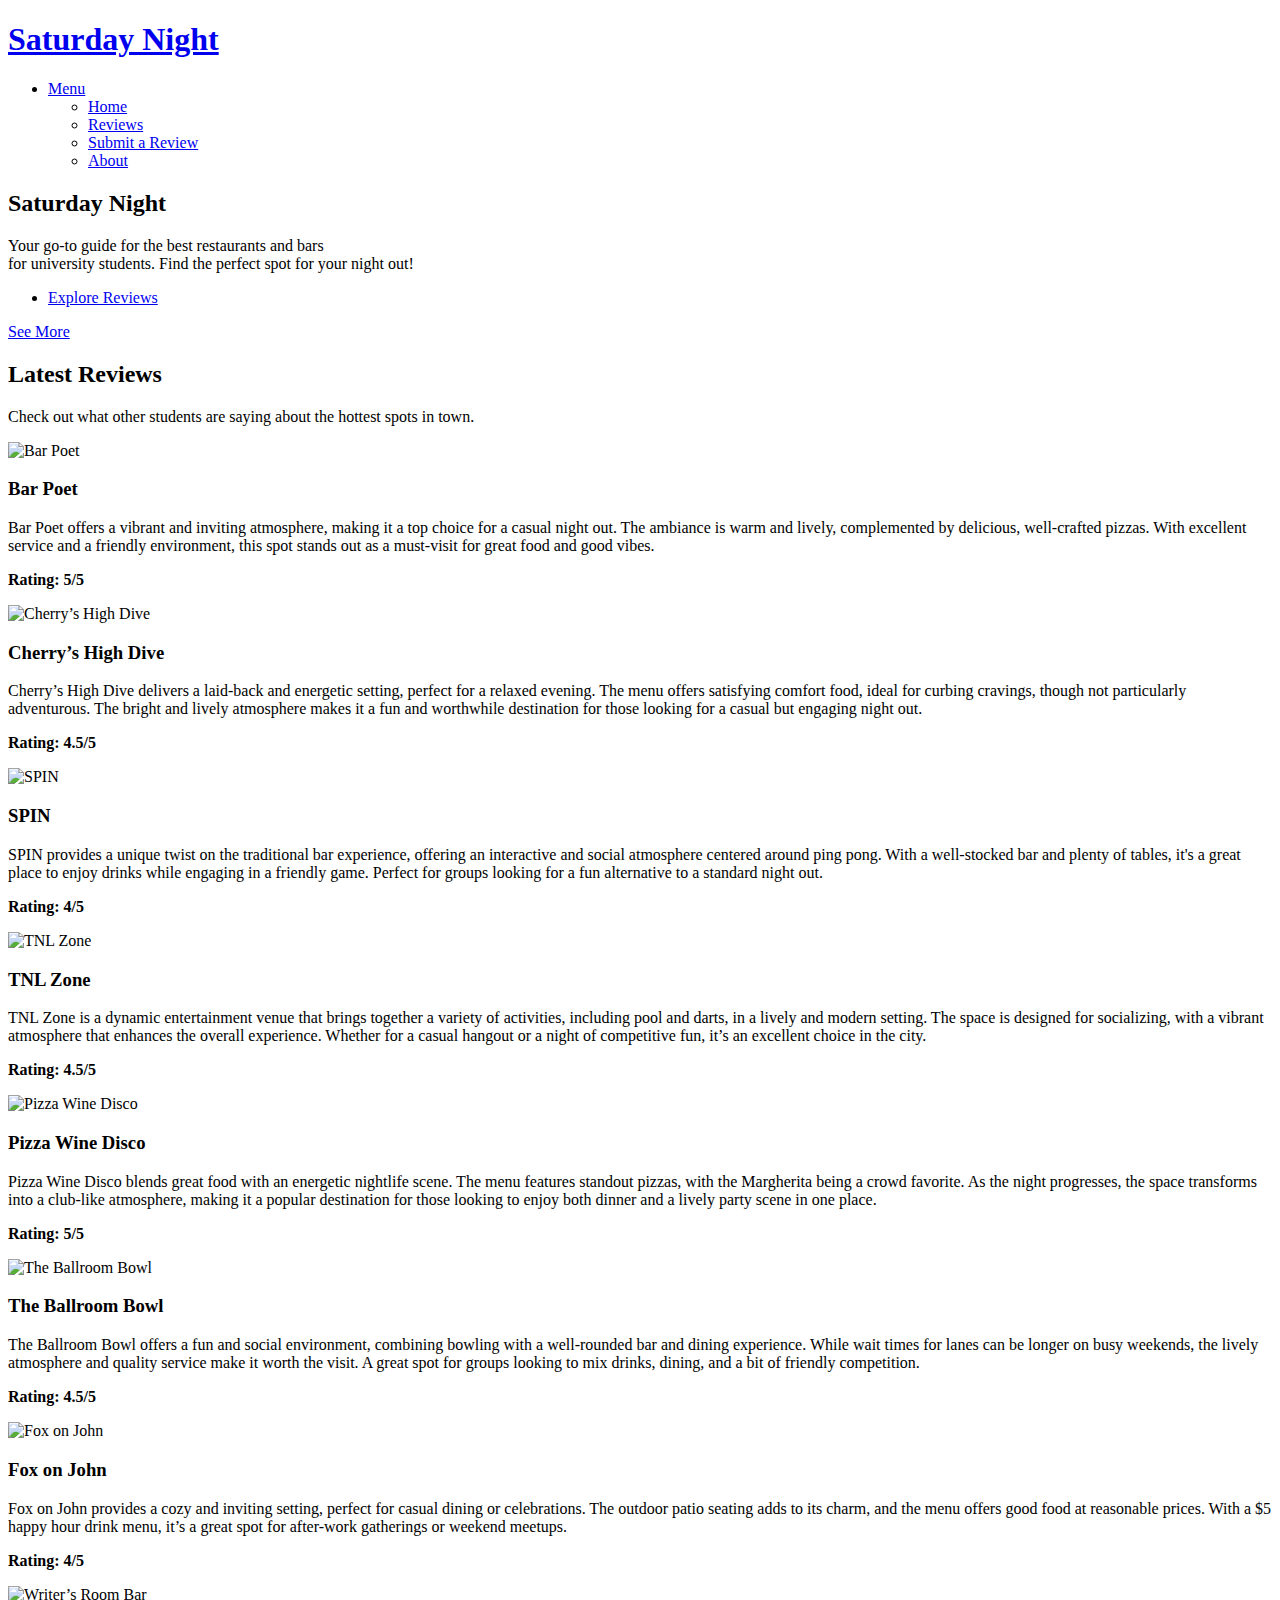
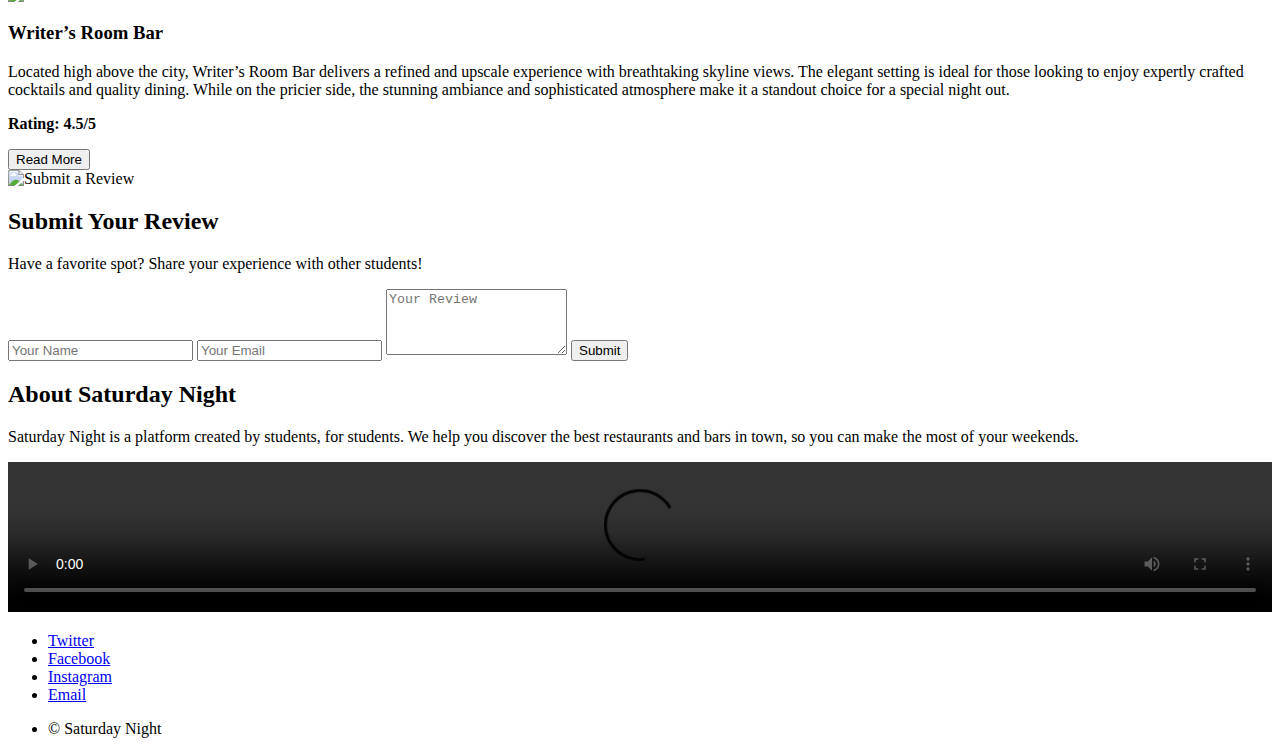
==== index.html @ 27e224e3 "Add files via upload" ====
<!DOCTYPE HTML>
<!--
	Spectral by HTML5 UP
	html5up.net | @ajlkn
	Free for personal and commercial use under the CCA 3.0 license (html5up.net/license)
-->
<html>
<head>
	<title>Saturday Night - Restaurant & Bar Reviews</title>
	<meta charset="utf-8" />
	<meta name="viewport" content="width=device-width, initial-scale=1, user-scalable=no" />
	<link rel="stylesheet" href="assets/css/main.css" />
	<noscript><link rel="stylesheet" href="assets/css/noscript.css" /></noscript>
</head>
<body class="landing is-preload">

<!-- Page Wrapper -->
<div id="page-wrapper">

	<!-- Header -->
	<header id="header" class="alt">
		<h1><a href="index.html">Saturday Night</a></h1>
		<nav id="nav">
			<ul>
				<li class="special">
					<a href="#menu" class="menuToggle"><span>Menu</span></a>
					<div id="menu">
						<ul>
							<li><a href="index.html">Home</a></li>
							<li><a href="#reviews">Reviews</a></li>
							<li><a href="#submit-review">Submit a Review</a></li>
							<li><a href="#about">About</a></li>
						</ul>
					</div>
				</li>
			</ul>
		</nav>
	</header>

	<!-- Banner -->
	<section id="banner">
		<div class="inner">
			<h2>Saturday Night</h2>
			<p>Your go-to guide for the best restaurants and bars<br />
				for university students. Find the perfect spot for your night out!</p>
			<ul class="actions special">
				<li><a href="#reviews" class="button primary">Explore Reviews</a></li>
			</ul>
		</div>
		<a href="#reviews" class="more scrolly">See More</a>
	</section>

	<!-- Reviews Section -->
	<section id="reviews" class="wrapper style1 special">
		<div class="inner">
			<header class="major">
				<h2>Latest Reviews</h2>
				<p>Check out what other students are saying about the hottest spots in town.</p>
			</header>
			<div class="features">
				<!-- Review 1: Bar Poet -->
				<section class="review">
					<div class="image-box">
						<img src="assets/css/images/barpoet.jpg" alt="Bar Poet" class="bar-image">
					</div>
					<h3>Bar Poet</h3>
					<p>Bar Poet offers a vibrant and inviting atmosphere, making it a top choice for a casual night out. The ambiance is warm and lively, complemented by delicious, well-crafted pizzas. With excellent service and a friendly environment, this spot stands out as a must-visit for great food and good vibes.</p>
					<p><strong>Rating: 5/5</strong></p>
				</section>
				<!-- Review 2: Cherry’s High Dive -->
				<section class="review">
					<div class="image-box">
						<img src="assets/css/images/cherrys-high-dive.jpg" alt="Cherry’s High Dive" class="bar-image">
					</div>
					<h3>Cherry’s High Dive</h3>
					<p>Cherry’s High Dive delivers a laid-back and energetic setting, perfect for a relaxed evening. The menu offers satisfying comfort food, ideal for curbing cravings, though not particularly adventurous. The bright and lively atmosphere makes it a fun and worthwhile destination for those looking for a casual but engaging night out.</p>
					<p><strong>Rating: 4.5/5</strong></p>
				</section>
				<!-- Review 3: SPIN -->
				<section class="review hidden">
					<div class="image-box">
						<img src="assets/css/images/spin.jpg" alt="SPIN" class="bar-image">
					</div>
					<h3>SPIN</h3>
					<p>SPIN provides a unique twist on the traditional bar experience, offering an interactive and social atmosphere centered around ping pong. With a well-stocked bar and plenty of tables, it's a great place to enjoy drinks while engaging in a friendly game. Perfect for groups looking for a fun alternative to a standard night out.</p>
					<p><strong>Rating: 4/5</strong></p>
				</section>
				<!-- Review 4: TNL Zone -->
				<section class="review hidden">
					<div class="image-box">
						<img src="assets/css/images/tnl-zone.jpg" alt="TNL Zone" class="bar-image">
					</div>
					<h3>TNL Zone</h3>
					<p>TNL Zone is a dynamic entertainment venue that brings together a variety of activities, including pool and darts, in a lively and modern setting. The space is designed for socializing, with a vibrant atmosphere that enhances the overall experience. Whether for a casual hangout or a night of competitive fun, it’s an excellent choice in the city.</p>
					<p><strong>Rating: 4.5/5</strong></p>
				</section>
				<!-- Review 5: Pizza Wine Disco -->
				<section class="review hidden">
					<div class="image-box">
						<img src="assets/css/images/pizza-wine-disco.jpg" alt="Pizza Wine Disco" class="bar-image">
					</div>
					<h3>Pizza Wine Disco</h3>
					<p>Pizza Wine Disco blends great food with an energetic nightlife scene. The menu features standout pizzas, with the Margherita being a crowd favorite. As the night progresses, the space transforms into a club-like atmosphere, making it a popular destination for those looking to enjoy both dinner and a lively party scene in one place.</p>
					<p><strong>Rating: 5/5</strong></p>
				</section>
				<!-- Review 6: The Ballroom Bowl -->
				<section class="review hidden">
					<div class="image-box">
						<img src="assets/css/images/ballroom-bowl.jpg" alt="The Ballroom Bowl" class="bar-image">
					</div>
					<h3>The Ballroom Bowl</h3>
					<p>The Ballroom Bowl offers a fun and social environment, combining bowling with a well-rounded bar and dining experience. While wait times for lanes can be longer on busy weekends, the lively atmosphere and quality service make it worth the visit. A great spot for groups looking to mix drinks, dining, and a bit of friendly competition.</p>
					<p><strong>Rating: 4.5/5</strong></p>
				</section>
				<!-- Review 7: Fox on John -->
				<section class="review hidden">
					<div class="image-box">
						<img src="assets/css/images/fox-on-john.jpg" alt="Fox on John" class="bar-image">
					</div>
					<h3>Fox on John</h3>
					<p>Fox on John provides a cozy and inviting setting, perfect for casual dining or celebrations. The outdoor patio seating adds to its charm, and the menu offers good food at reasonable prices. With a $5 happy hour drink menu, it’s a great spot for after-work gatherings or weekend meetups.</p>
					<p><strong>Rating: 4/5</strong></p>
				</section>
				<!-- Review 8: Writer’s Room Bar -->
				<section class="review hidden">
					<div class="image-box">
						<img src="assets/css/images/writers-room-bar.jpg" alt="Writer’s Room Bar" class="bar-image">
					</div>
					<h3>Writer’s Room Bar</h3>
					<p>Located high above the city, Writer’s Room Bar delivers a refined and upscale experience with breathtaking skyline views. The elegant setting is ideal for those looking to enjoy expertly crafted cocktails and quality dining. While on the pricier side, the stunning ambiance and sophisticated atmosphere make it a standout choice for a special night out.</p>
					<p><strong>Rating: 4.5/5</strong></p>
				</section>
			</div>
			<!-- Read More Button -->
			<div class="read-more-container">
				<button id="read-more-btn" class="button">Read More</button>
			</div>
		</div>
	</section>

	<!-- Submit a Review Section -->
	<section id="submit-review" class="wrapper alt style2">
		<section class="spotlight">
			<div class="image"><img src="assets/css/images/pic01.jpg" alt="Submit a Review" /></div>
			<div class="content">
				<h2>Submit Your Review</h2>
				<p>Have a favorite spot? Share your experience with other students!</p>
				<form class="review-form">
					<input type="text" placeholder="Your Name" required />
					<input type="email" placeholder="Your Email" required />
					<textarea placeholder="Your Review" rows="4" required></textarea>
					<button type="submit" class="button primary">Submit</button>
				</form>
			</div>
		</section>
	</section>

	<!-- About Section -->
	<section id="about" class="wrapper style3 special">
		<div class="inner">
			<header class="major">
				<h2>About Saturday Night</h2>
				<p>Saturday Night is a platform created by students, for students. We help you discover the best restaurants and bars in town, so you can make the most of your weekends.</p>
			</header>
			<!-- Video Section -->
			<div class="video-container">
				<video controls width="100%">
					<source src="assets/css/images/SaturdayNightVid.mp4" type="video/mp4">
					<source src="assets/css/images/SaturdayNightVid.ogg" type="video/ogg">
				</video>
			</div>
		</div>
	</section>



	<!-- Footer -->
	<footer id="footer">
		<ul class="icons">
			<li><a href="#" class="icon brands fa-twitter"><span class="label">Twitter</span></a></li>
			<li><a href="#" class="icon brands fa-facebook-f"><span class="label">Facebook</span></a></li>
			<li><a href="#" class="icon brands fa-instagram"><span class="label">Instagram</span></a></li>
			<li><a href="#" class="icon solid fa-envelope"><span class="label">Email</span></a></li>
		</ul>
		<ul class="copyright">
			<li>&copy; Saturday Night</li>
		</ul>
	</footer>

</div>

<!-- Scripts -->
<script src="assets/css/images/js/jquery.min.js"></script>
<script src="assets/css/images/js/jquery.scrollex.min.js"></script>
<script src="assets/css/images/js/jquery.scrolly.min.js"></script>
<script src="assets/css/images/js/browser.min.js"></script>
<script src="assets/css/images/js/breakpoints.min.js"></script>
<script src="assets/css/images/js/util.js"></script>
<script src="assets/css/images/js/main.js"></script>

<!-- Custom Script for Read More Button -->
<script>
	document.addEventListener('DOMContentLoaded', function () {
		const readMoreBtn = document.getElementById('read-more-btn');
		const hiddenReviews = document.querySelectorAll('.review.hidden');

		readMoreBtn.addEventListener('click', function () {
			hiddenReviews.forEach(review => {
				review.classList.remove('hidden');
			});
			readMoreBtn.style.display = 'none'; // Hide the button after showing all reviews
		});
	});
</script>

</body>
</html>
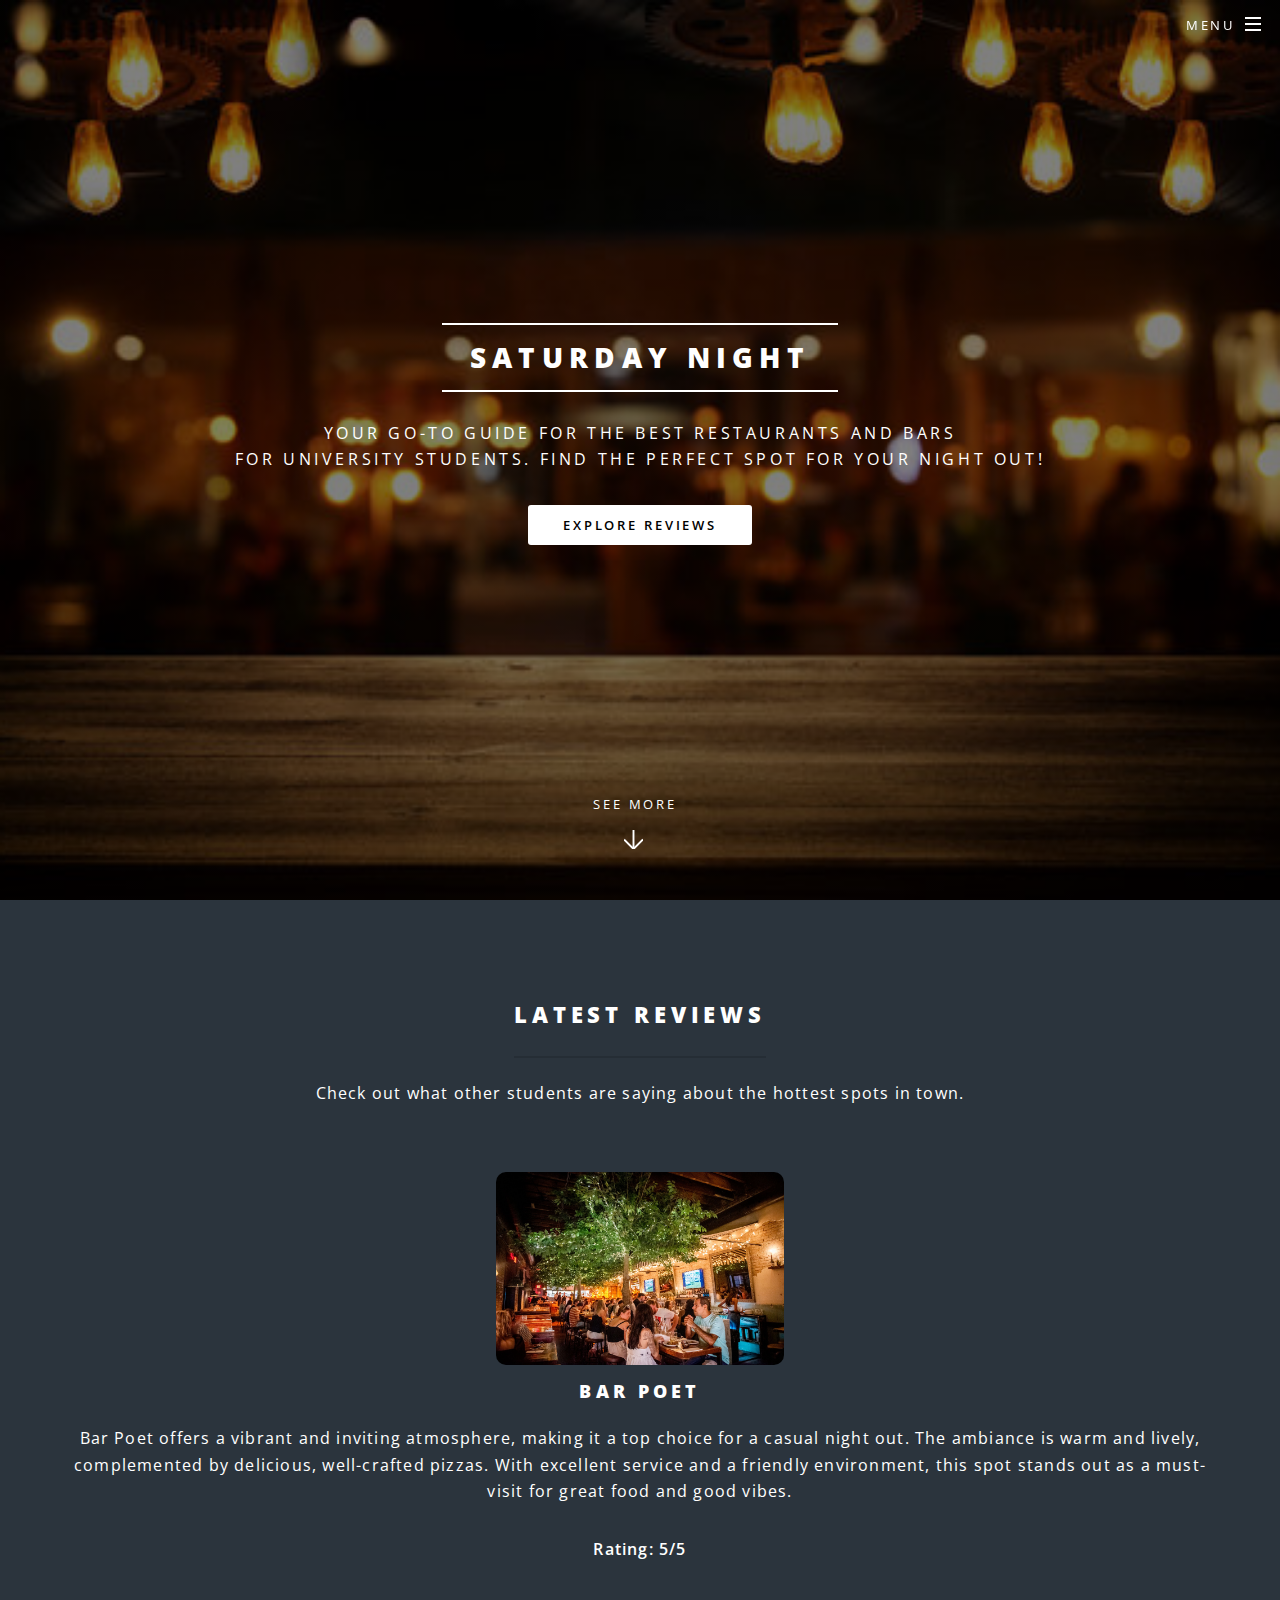
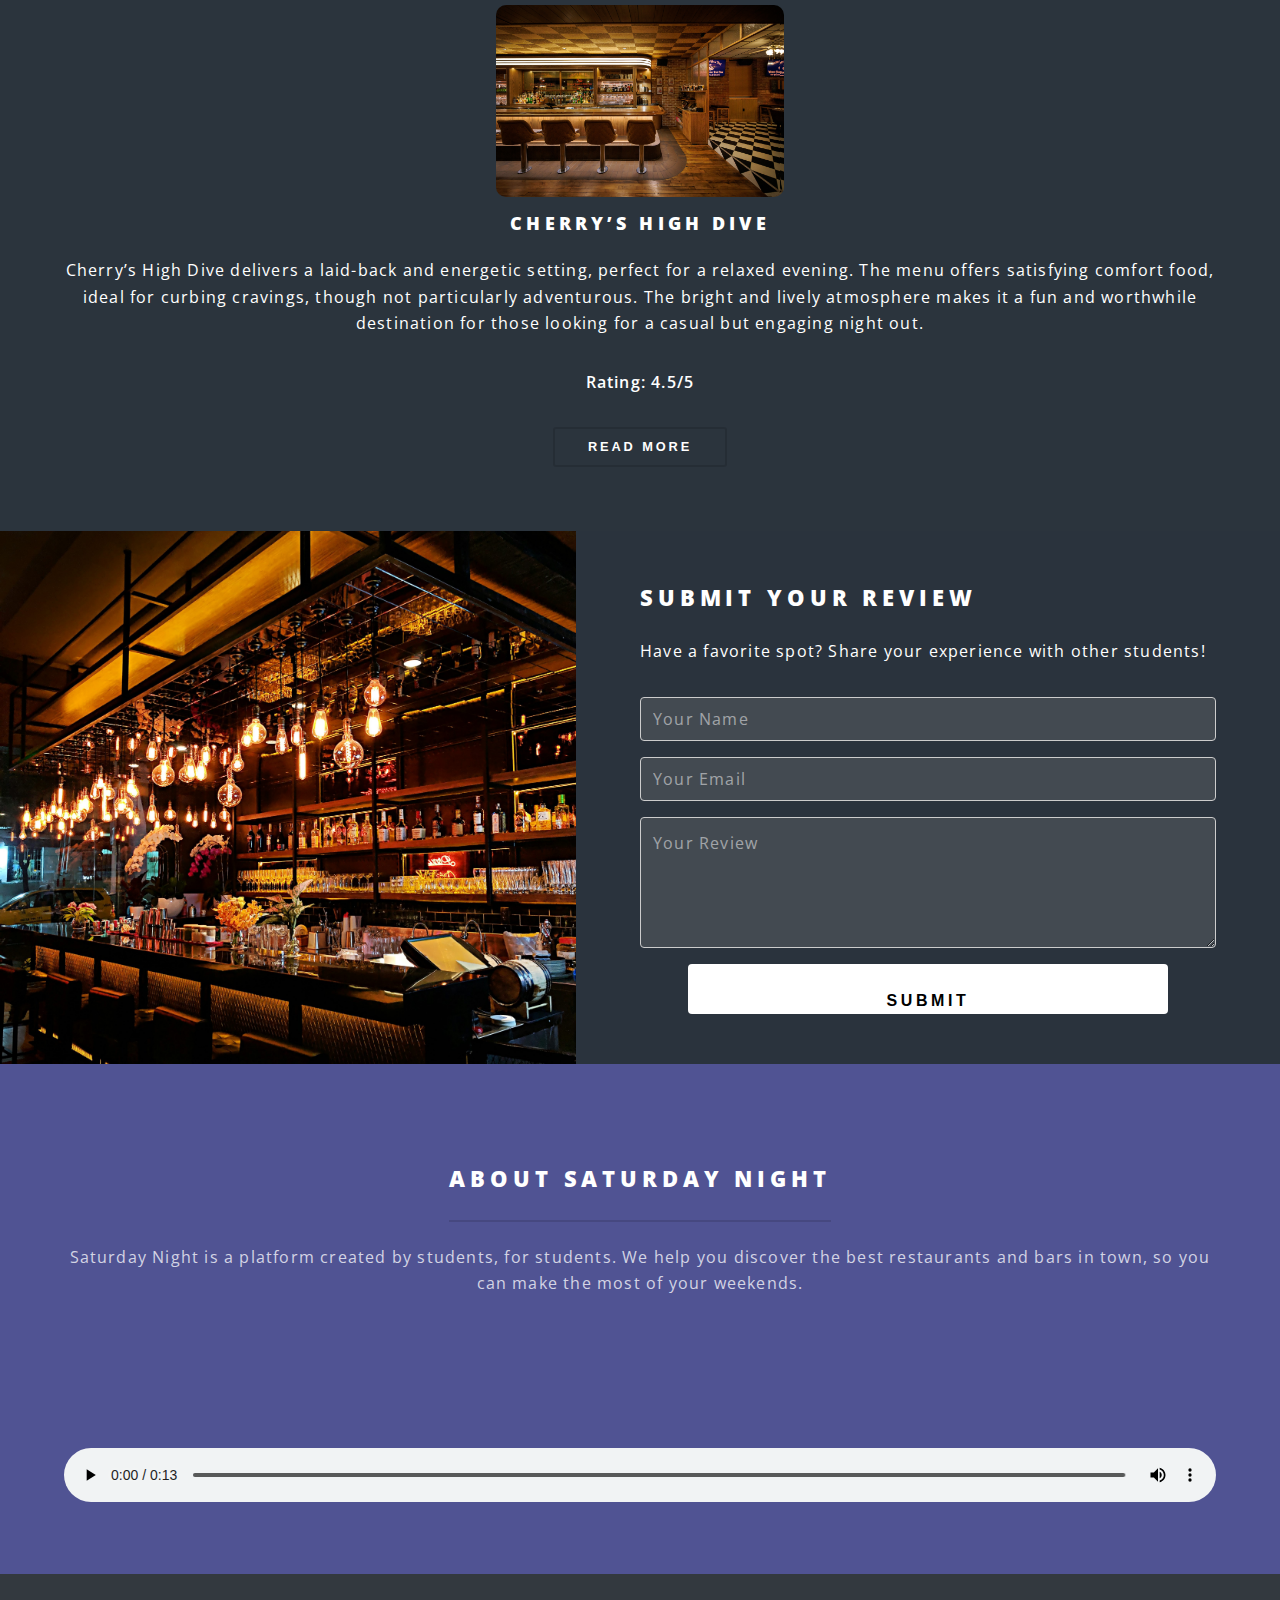
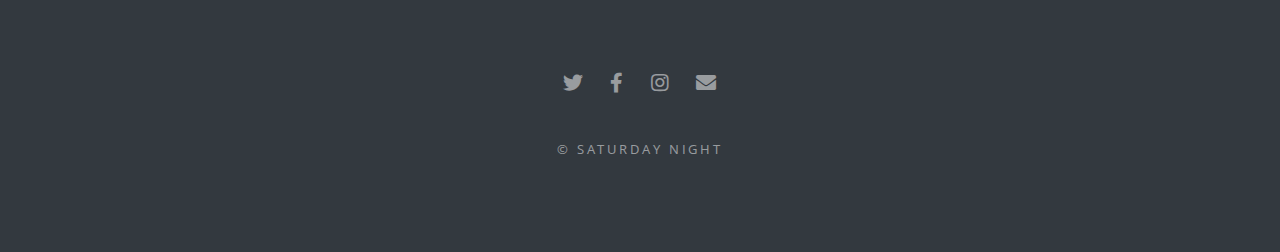
==== commit 1e1a1e73: "update" ====
--- a/index.html
+++ b/index.html
@@ -1,9 +1,5 @@
 <!DOCTYPE HTML>
-<!--
-	Spectral by HTML5 UP
-	html5up.net | @ajlkn
-	Free for personal and commercial use under the CCA 3.0 license (html5up.net/license)
--->
+
 <html>
 <head>
 	<title>Saturday Night - Restaurant & Bar Reviews</title>
--- a/assets/css/main.css
+++ b/assets/css/main.css
@@ -0,0 +1,4044 @@
+@import url(fontawesome-all.min.css);
+@import url("https://fonts.googleapis.com/css?family=Open+Sans:400,400italic,600,600italic,800,800italic");
+
+/*
+	Spectral by HTML5 UP
+	html5up.net | @ajlkn
+	Free for personal and commercial use under the CCA 3.0 license (html5up.net/license)
+*/
+
+html, body, div, span, applet, object,
+iframe, h1, h2, h3, h4, h5, h6, p, blockquote,
+pre, a, abbr, acronym, address, big, cite,
+code, del, dfn, em, img, ins, kbd, q, s, samp,
+small, strike, strong, sub, sup, tt, var, b,
+u, i, center, dl, dt, dd, ol, ul, li, fieldset,
+form, label, legend, table, caption, tbody,
+tfoot, thead, tr, th, td, article, aside,
+canvas, details, embed, figure, figcaption,
+footer, header, hgroup, menu, nav, output, ruby,
+section, summary, time, mark, audio, video {
+	margin: 0;
+	padding: 0;
+	border: 0;
+	font-size: 100%;
+	font: inherit;
+	vertical-align: baseline;}
+
+article, aside, details, figcaption, figure,
+footer, header, hgroup, menu, nav, section {
+	display: block;}
+
+body {
+	line-height: 1;
+}
+
+ol, ul {
+	list-style: none;
+}
+
+blockquote, q {
+	quotes: none;
+}
+
+	blockquote:before, blockquote:after, q:before, q:after {
+		content: '';
+		content: none;
+	}
+
+table {
+	border-collapse: collapse;
+	border-spacing: 0;
+}
+
+body {
+	-webkit-text-size-adjust: none;
+}
+
+mark {
+	background-color: transparent;
+	color: inherit;
+}
+
+input::-moz-focus-inner {
+	border: 0;
+	padding: 0;
+}
+
+input, select, textarea {
+	-moz-appearance: none;
+	-webkit-appearance: none;
+	-ms-appearance: none;
+	appearance: none;
+}
+
+/* Basic */
+
+	@-ms-viewport {
+		width: device-width;
+	}
+
+	html {
+		box-sizing: border-box;
+	}
+
+	*, *:before, *:after {
+		box-sizing: inherit;
+	}
+
+	body {
+		background: #ffffff;
+	}
+
+		body.is-preload *, body.is-preload *:before, body.is-preload *:after {
+			-moz-animation: none !important;
+			-webkit-animation: none !important;
+			-ms-animation: none !important;
+			animation: none !important;
+			-moz-transition: none !important;
+			-webkit-transition: none !important;
+			-ms-transition: none !important;
+			transition: none !important;
+		}
+
+	body, input, select, textarea {
+		color: #fff;
+		font-family: "Open Sans", Helvetica, sans-serif;
+		font-size: 15pt;
+		font-weight: 400;
+		letter-spacing: 0.075em;
+		line-height: 1.65em;
+	}
+
+		@media screen and (max-width: 1680px) {
+
+			body, input, select, textarea {
+				font-size: 13pt;
+			}
+
+		}
+
+		@media screen and (max-width: 1280px) {
+
+			body, input, select, textarea {
+				font-size: 12pt;
+			}
+
+		}
+
+		@media screen and (max-width: 736px) {
+
+			body, input, select, textarea {
+				font-size: 11pt;
+				letter-spacing: 0.0375em;
+			}
+
+		}
+
+	a {
+		-moz-transition: color 0.2s ease, border-bottom-color 0.2s ease;
+		-webkit-transition: color 0.2s ease, border-bottom-color 0.2s ease;
+		-ms-transition: color 0.2s ease, border-bottom-color 0.2s ease;
+		transition: color 0.2s ease, border-bottom-color 0.2s ease;
+		border-bottom: dotted 1px;
+		color: inherit;
+		text-decoration: none;
+	}
+
+		a:hover {
+			border-bottom-color: transparent;
+		}
+
+	strong, b {
+		color: #fff;
+		font-weight: 600;
+	}
+
+	em, i {
+		font-style: italic;
+	}
+
+	p {
+		margin: 0 0 2em 0;
+	}
+
+	h1, h2, h3, h4, h5, h6 {
+		color: #fff;
+		font-weight: 800;
+		letter-spacing: 0.225em;
+		line-height: 1em;
+		margin: 0 0 1em 0;
+		text-transform: uppercase;
+	}
+
+		h1 a, h2 a, h3 a, h4 a, h5 a, h6 a {
+			color: inherit;
+			text-decoration: none;
+		}
+
+	h2 {
+		font-size: 1.35em;
+		line-height: 1.75em;
+	}
+
+		@media screen and (max-width: 736px) {
+
+			h2 {
+				font-size: 1.1em;
+				line-height: 1.65em;
+			}
+
+		}
+
+	h3 {
+		font-size: 1.15em;
+		line-height: 1.75em;
+	}
+
+		@media screen and (max-width: 736px) {
+
+			h3 {
+				font-size: 1em;
+				line-height: 1.65em;
+			}
+
+		}
+
+	h4 {
+		font-size: 1em;
+		line-height: 1.5em;
+	}
+
+	h5 {
+		font-size: 0.8em;
+		line-height: 1.5em;
+	}
+
+	h6 {
+		font-size: 0.7em;
+		line-height: 1.5em;
+	}
+
+	sub {
+		font-size: 0.8em;
+		position: relative;
+		top: 0.5em;
+	}
+
+	sup {
+		font-size: 0.8em;
+		position: relative;
+		top: -0.5em;
+	}
+
+	hr {
+		border: 0;
+		border-bottom: solid 2px #fff;
+		margin: 3em 0;
+	}
+
+		hr.major {
+			margin: 4.5em 0;
+		}
+
+	blockquote {
+		border-left: solid 4px #fff;
+		font-style: italic;
+		margin: 0 0 2em 0;
+		padding: 0.5em 0 0.5em 2em;
+	}
+
+	code {
+		background: rgba(144, 144, 144, 0.25);
+		border-radius: 3px;
+		font-family: "Courier New", monospace;
+		font-size: 0.9em;
+		letter-spacing: 0;
+		margin: 0 0.25em;
+		padding: 0.25em 0.65em;
+	}
+
+	pre {
+		-webkit-overflow-scrolling: touch;
+		font-family: "Courier New", monospace;
+		font-size: 0.9em;
+		margin: 0 0 2em 0;
+	}
+
+		pre code {
+			display: block;
+			line-height: 1.75em;
+			padding: 1em 1.5em;
+			overflow-x: auto;
+		}
+
+	.align-left {
+		text-align: left;
+	}
+
+	.align-center {
+		text-align: center;
+	}
+
+	.align-right {
+		text-align: right;
+	}
+
+/* Row */
+
+	.row {
+		display: flex;
+		flex-wrap: wrap;
+		box-sizing: border-box;
+		align-items: stretch;
+	}
+
+		.row > * {
+			box-sizing: border-box;
+		}
+
+		.row.gtr-uniform > * > :last-child {
+			margin-bottom: 0;
+		}
+
+		.row.aln-left {
+			justify-content: flex-start;
+		}
+
+		.row.aln-center {
+			justify-content: center;
+		}
+
+		.row.aln-right {
+			justify-content: flex-end;
+		}
+
+		.row.aln-top {
+			align-items: flex-start;
+		}
+
+		.row.aln-middle {
+			align-items: center;
+		}
+
+		.row.aln-bottom {
+			align-items: flex-end;
+		}
+
+		.row > .imp {
+			order: -1;
+		}
+
+		.row > .col-1 {
+			width: 8.33333%;
+		}
+
+		.row > .off-1 {
+			margin-left: 8.33333%;
+		}
+
+		.row > .col-2 {
+			width: 16.66667%;
+		}
+
+		.row > .off-2 {
+			margin-left: 16.66667%;
+		}
+
+		.row > .col-3 {
+			width: 25%;
+		}
+
+		.row > .off-3 {
+			margin-left: 25%;
+		}
+
+		.row > .col-4 {
+			width: 33.33333%;
+		}
+
+		.row > .off-4 {
+			margin-left: 33.33333%;
+		}
+
+		.row > .col-5 {
+			width: 41.66667%;
+		}
+
+		.row > .off-5 {
+			margin-left: 41.66667%;
+		}
+
+		.row > .col-6 {
+			width: 50%;
+		}
+
+		.row > .off-6 {
+			margin-left: 50%;
+		}
+
+		.row > .col-7 {
+			width: 58.33333%;
+		}
+
+		.row > .off-7 {
+			margin-left: 58.33333%;
+		}
+
+		.row > .col-8 {
+			width: 66.66667%;
+		}
+
+		.row > .off-8 {
+			margin-left: 66.66667%;
+		}
+
+		.row > .col-9 {
+			width: 75%;
+		}
+
+		.row > .off-9 {
+			margin-left: 75%;
+		}
+
+		.row > .col-10 {
+			width: 83.33333%;
+		}
+
+		.row > .off-10 {
+			margin-left: 83.33333%;
+		}
+
+		.row > .col-11 {
+			width: 91.66667%;
+		}
+
+		.row > .off-11 {
+			margin-left: 91.66667%;
+		}
+
+		.row > .col-12 {
+			width: 100%;
+		}
+
+		.row > .off-12 {
+			margin-left: 100%;
+		}
+
+		.row.gtr-0 {
+			margin-top: 0;
+			margin-left: 0em;
+		}
+
+			.row.gtr-0 > * {
+				padding: 0 0 0 0em;
+			}
+
+			.row.gtr-0.gtr-uniform {
+				margin-top: 0em;
+			}
+
+				.row.gtr-0.gtr-uniform > * {
+					padding-top: 0em;
+				}
+
+		.row.gtr-25 {
+			margin-top: 0;
+			margin-left: -0.375em;
+		}
+
+			.row.gtr-25 > * {
+				padding: 0 0 0 0.375em;
+			}
+
+			.row.gtr-25.gtr-uniform {
+				margin-top: -0.375em;
+			}
+
+				.row.gtr-25.gtr-uniform > * {
+					padding-top: 0.375em;
+				}
+
+		.row.gtr-50 {
+			margin-top: 0;
+			margin-left: -0.75em;
+		}
+
+			.row.gtr-50 > * {
+				padding: 0 0 0 0.75em;
+			}
+
+			.row.gtr-50.gtr-uniform {
+				margin-top: -0.75em;
+			}
+
+				.row.gtr-50.gtr-uniform > * {
+					padding-top: 0.75em;
+				}
+
+		.row {
+			margin-top: 0;
+			margin-left: -1.5em;
+		}
+
+			.row > * {
+				padding: 0 0 0 1.5em;
+			}
+
+			.row.gtr-uniform {
+				margin-top: -1.5em;
+			}
+
+				.row.gtr-uniform > * {
+					padding-top: 1.5em;
+				}
+
+		.row.gtr-150 {
+			margin-top: 0;
+			margin-left: -2.25em;
+		}
+
+			.row.gtr-150 > * {
+				padding: 0 0 0 2.25em;
+			}
+
+			.row.gtr-150.gtr-uniform {
+				margin-top: -2.25em;
+			}
+
+				.row.gtr-150.gtr-uniform > * {
+					padding-top: 2.25em;
+				}
+
+		.row.gtr-200 {
+			margin-top: 0;
+			margin-left: -3em;
+		}
+
+			.row.gtr-200 > * {
+				padding: 0 0 0 3em;
+			}
+
+			.row.gtr-200.gtr-uniform {
+				margin-top: -3em;
+			}
+
+				.row.gtr-200.gtr-uniform > * {
+					padding-top: 3em;
+				}
+
+		@media screen and (max-width: 1680px) {
+
+			.row {
+				display: flex;
+				flex-wrap: wrap;
+				box-sizing: border-box;
+				align-items: stretch;
+			}
+
+				.row > * {
+					box-sizing: border-box;
+				}
+
+				.row.gtr-uniform > * > :last-child {
+					margin-bottom: 0;
+				}
+
+				.row.aln-left {
+					justify-content: flex-start;
+				}
+
+				.row.aln-center {
+					justify-content: center;
+				}
+
+				.row.aln-right {
+					justify-content: flex-end;
+				}
+
+				.row.aln-top {
+					align-items: flex-start;
+				}
+
+				.row.aln-middle {
+					align-items: center;
+				}
+
+				.row.aln-bottom {
+					align-items: flex-end;
+				}
+
+				.row > .imp-xlarge {
+					order: -1;
+				}
+
+				.row > .col-1-xlarge {
+					width: 8.33333%;
+				}
+
+				.row > .off-1-xlarge {
+					margin-left: 8.33333%;
+				}
+
+				.row > .col-2-xlarge {
+					width: 16.66667%;
+				}
+
+				.row > .off-2-xlarge {
+					margin-left: 16.66667%;
+				}
+
+				.row > .col-3-xlarge {
+					width: 25%;
+				}
+
+				.row > .off-3-xlarge {
+					margin-left: 25%;
+				}
+
+				.row > .col-4-xlarge {
+					width: 33.33333%;
+				}
+
+				.row > .off-4-xlarge {
+					margin-left: 33.33333%;
+				}
+
+				.row > .col-5-xlarge {
+					width: 41.66667%;
+				}
+
+				.row > .off-5-xlarge {
+					margin-left: 41.66667%;
+				}
+
+				.row > .col-6-xlarge {
+					width: 50%;
+				}
+
+				.row > .off-6-xlarge {
+					margin-left: 50%;
+				}
+
+				.row > .col-7-xlarge {
+					width: 58.33333%;
+				}
+
+				.row > .off-7-xlarge {
+					margin-left: 58.33333%;
+				}
+
+				.row > .col-8-xlarge {
+					width: 66.66667%;
+				}
+
+				.row > .off-8-xlarge {
+					margin-left: 66.66667%;
+				}
+
+				.row > .col-9-xlarge {
+					width: 75%;
+				}
+
+				.row > .off-9-xlarge {
+					margin-left: 75%;
+				}
+
+				.row > .col-10-xlarge {
+					width: 83.33333%;
+				}
+
+				.row > .off-10-xlarge {
+					margin-left: 83.33333%;
+				}
+
+				.row > .col-11-xlarge {
+					width: 91.66667%;
+				}
+
+				.row > .off-11-xlarge {
+					margin-left: 91.66667%;
+				}
+
+				.row > .col-12-xlarge {
+					width: 100%;
+				}
+
+				.row > .off-12-xlarge {
+					margin-left: 100%;
+				}
+
+				.row.gtr-0 {
+					margin-top: 0;
+					margin-left: 0em;
+				}
+
+					.row.gtr-0 > * {
+						padding: 0 0 0 0em;
+					}
+
+					.row.gtr-0.gtr-uniform {
+						margin-top: 0em;
+					}
+
+						.row.gtr-0.gtr-uniform > * {
+							padding-top: 0em;
+						}
+
+				.row.gtr-25 {
+					margin-top: 0;
+					margin-left: -0.375em;
+				}
+
+					.row.gtr-25 > * {
+						padding: 0 0 0 0.375em;
+					}
+
+					.row.gtr-25.gtr-uniform {
+						margin-top: -0.375em;
+					}
+
+						.row.gtr-25.gtr-uniform > * {
+							padding-top: 0.375em;
+						}
+
+				.row.gtr-50 {
+					margin-top: 0;
+					margin-left: -0.75em;
+				}
+
+					.row.gtr-50 > * {
+						padding: 0 0 0 0.75em;
+					}
+
+					.row.gtr-50.gtr-uniform {
+						margin-top: -0.75em;
+					}
+
+						.row.gtr-50.gtr-uniform > * {
+							padding-top: 0.75em;
+						}
+
+				.row {
+					margin-top: 0;
+					margin-left: -1.5em;
+				}
+
+					.row > * {
+						padding: 0 0 0 1.5em;
+					}
+
+					.row.gtr-uniform {
+						margin-top: -1.5em;
+					}
+
+						.row.gtr-uniform > * {
+							padding-top: 1.5em;
+						}
+
+				.row.gtr-150 {
+					margin-top: 0;
+					margin-left: -2.25em;
+				}
+
+					.row.gtr-150 > * {
+						padding: 0 0 0 2.25em;
+					}
+
+					.row.gtr-150.gtr-uniform {
+						margin-top: -2.25em;
+					}
+
+						.row.gtr-150.gtr-uniform > * {
+							padding-top: 2.25em;
+						}
+
+				.row.gtr-200 {
+					margin-top: 0;
+					margin-left: -3em;
+				}
+
+					.row.gtr-200 > * {
+						padding: 0 0 0 3em;
+					}
+
+					.row.gtr-200.gtr-uniform {
+						margin-top: -3em;
+					}
+
+						.row.gtr-200.gtr-uniform > * {
+							padding-top: 3em;
+						}
+
+		}
+
+		@media screen and (max-width: 1280px) {
+
+			.row {
+				display: flex;
+				flex-wrap: wrap;
+				box-sizing: border-box;
+				align-items: stretch;
+			}
+
+				.row > * {
+					box-sizing: border-box;
+				}
+
+				.row.gtr-uniform > * > :last-child {
+					margin-bottom: 0;
+				}
+
+				.row.aln-left {
+					justify-content: flex-start;
+				}
+
+				.row.aln-center {
+					justify-content: center;
+				}
+
+				.row.aln-right {
+					justify-content: flex-end;
+				}
+
+				.row.aln-top {
+					align-items: flex-start;
+				}
+
+				.row.aln-middle {
+					align-items: center;
+				}
+
+				.row.aln-bottom {
+					align-items: flex-end;
+				}
+
+				.row > .imp-large {
+					order: -1;
+				}
+
+				.row > .col-1-large {
+					width: 8.33333%;
+				}
+
+				.row > .off-1-large {
+					margin-left: 8.33333%;
+				}
+
+				.row > .col-2-large {
+					width: 16.66667%;
+				}
+
+				.row > .off-2-large {
+					margin-left: 16.66667%;
+				}
+
+				.row > .col-3-large {
+					width: 25%;
+				}
+
+				.row > .off-3-large {
+					margin-left: 25%;
+				}
+
+				.row > .col-4-large {
+					width: 33.33333%;
+				}
+
+				.row > .off-4-large {
+					margin-left: 33.33333%;
+				}
+
+				.row > .col-5-large {
+					width: 41.66667%;
+				}
+
+				.row > .off-5-large {
+					margin-left: 41.66667%;
+				}
+
+				.row > .col-6-large {
+					width: 50%;
+				}
+
+				.row > .off-6-large {
+					margin-left: 50%;
+				}
+
+				.row > .col-7-large {
+					width: 58.33333%;
+				}
+
+				.row > .off-7-large {
+					margin-left: 58.33333%;
+				}
+
+				.row > .col-8-large {
+					width: 66.66667%;
+				}
+
+				.row > .off-8-large {
+					margin-left: 66.66667%;
+				}
+
+				.row > .col-9-large {
+					width: 75%;
+				}
+
+				.row > .off-9-large {
+					margin-left: 75%;
+				}
+
+				.row > .col-10-large {
+					width: 83.33333%;
+				}
+
+				.row > .off-10-large {
+					margin-left: 83.33333%;
+				}
+
+				.row > .col-11-large {
+					width: 91.66667%;
+				}
+
+				.row > .off-11-large {
+					margin-left: 91.66667%;
+				}
+
+				.row > .col-12-large {
+					width: 100%;
+				}
+
+				.row > .off-12-large {
+					margin-left: 100%;
+				}
+
+				.row.gtr-0 {
+					margin-top: 0;
+					margin-left: 0em;
+				}
+
+					.row.gtr-0 > * {
+						padding: 0 0 0 0em;
+					}
+
+					.row.gtr-0.gtr-uniform {
+						margin-top: 0em;
+					}
+
+						.row.gtr-0.gtr-uniform > * {
+							padding-top: 0em;
+						}
+
+				.row.gtr-25 {
+					margin-top: 0;
+					margin-left: -0.375em;
+				}
+
+					.row.gtr-25 > * {
+						padding: 0 0 0 0.375em;
+					}
+
+					.row.gtr-25.gtr-uniform {
+						margin-top: -0.375em;
+					}
+
+						.row.gtr-25.gtr-uniform > * {
+							padding-top: 0.375em;
+						}
+
+				.row.gtr-50 {
+					margin-top: 0;
+					margin-left: -0.75em;
+				}
+
+					.row.gtr-50 > * {
+						padding: 0 0 0 0.75em;
+					}
+
+					.row.gtr-50.gtr-uniform {
+						margin-top: -0.75em;
+					}
+
+						.row.gtr-50.gtr-uniform > * {
+							padding-top: 0.75em;
+						}
+
+				.row {
+					margin-top: 0;
+					margin-left: -1.5em;
+				}
+
+					.row > * {
+						padding: 0 0 0 1.5em;
+					}
+
+					.row.gtr-uniform {
+						margin-top: -1.5em;
+					}
+
+						.row.gtr-uniform > * {
+							padding-top: 1.5em;
+						}
+
+				.row.gtr-150 {
+					margin-top: 0;
+					margin-left: -2.25em;
+				}
+
+					.row.gtr-150 > * {
+						padding: 0 0 0 2.25em;
+					}
+
+					.row.gtr-150.gtr-uniform {
+						margin-top: -2.25em;
+					}
+
+						.row.gtr-150.gtr-uniform > * {
+							padding-top: 2.25em;
+						}
+
+				.row.gtr-200 {
+					margin-top: 0;
+					margin-left: -3em;
+				}
+
+					.row.gtr-200 > * {
+						padding: 0 0 0 3em;
+					}
+
+					.row.gtr-200.gtr-uniform {
+						margin-top: -3em;
+					}
+
+						.row.gtr-200.gtr-uniform > * {
+							padding-top: 3em;
+						}
+
+		}
+
+		@media screen and (max-width: 980px) {
+
+			.row {
+				display: flex;
+				flex-wrap: wrap;
+				box-sizing: border-box;
+				align-items: stretch;
+			}
+
+				.row > * {
+					box-sizing: border-box;
+				}
+
+				.row.gtr-uniform > * > :last-child {
+					margin-bottom: 0;
+				}
+
+				.row.aln-left {
+					justify-content: flex-start;
+				}
+
+				.row.aln-center {
+					justify-content: center;
+				}
+
+				.row.aln-right {
+					justify-content: flex-end;
+				}
+
+				.row.aln-top {
+					align-items: flex-start;
+				}
+
+				.row.aln-middle {
+					align-items: center;
+				}
+
+				.row.aln-bottom {
+					align-items: flex-end;
+				}
+
+				.row > .imp-medium {
+					order: -1;
+				}
+
+				.row > .col-1-medium {
+					width: 8.33333%;
+				}
+
+				.row > .off-1-medium {
+					margin-left: 8.33333%;
+				}
+
+				.row > .col-2-medium {
+					width: 16.66667%;
+				}
+
+				.row > .off-2-medium {
+					margin-left: 16.66667%;
+				}
+
+				.row > .col-3-medium {
+					width: 25%;
+				}
+
+				.row > .off-3-medium {
+					margin-left: 25%;
+				}
+
+				.row > .col-4-medium {
+					width: 33.33333%;
+				}
+
+				.row > .off-4-medium {
+					margin-left: 33.33333%;
+				}
+
+				.row > .col-5-medium {
+					width: 41.66667%;
+				}
+
+				.row > .off-5-medium {
+					margin-left: 41.66667%;
+				}
+
+				.row > .col-6-medium {
+					width: 50%;
+				}
+
+				.row > .off-6-medium {
+					margin-left: 50%;
+				}
+
+				.row > .col-7-medium {
+					width: 58.33333%;
+				}
+
+				.row > .off-7-medium {
+					margin-left: 58.33333%;
+				}
+
+				.row > .col-8-medium {
+					width: 66.66667%;
+				}
+
+				.row > .off-8-medium {
+					margin-left: 66.66667%;
+				}
+
+				.row > .col-9-medium {
+					width: 75%;
+				}
+
+				.row > .off-9-medium {
+					margin-left: 75%;
+				}
+
+				.row > .col-10-medium {
+					width: 83.33333%;
+				}
+
+				.row > .off-10-medium {
+					margin-left: 83.33333%;
+				}
+
+				.row > .col-11-medium {
+					width: 91.66667%;
+				}
+
+				.row > .off-11-medium {
+					margin-left: 91.66667%;
+				}
+
+				.row > .col-12-medium {
+					width: 100%;
+				}
+
+				.row > .off-12-medium {
+					margin-left: 100%;
+				}
+
+				.row.gtr-0 {
+					margin-top: 0;
+					margin-left: 0em;
+				}
+
+					.row.gtr-0 > * {
+						padding: 0 0 0 0em;
+					}
+
+					.row.gtr-0.gtr-uniform {
+						margin-top: 0em;
+					}
+
+						.row.gtr-0.gtr-uniform > * {
+							padding-top: 0em;
+						}
+
+				.row.gtr-25 {
+					margin-top: 0;
+					margin-left: -0.375em;
+				}
+
+					.row.gtr-25 > * {
+						padding: 0 0 0 0.375em;
+					}
+
+					.row.gtr-25.gtr-uniform {
+						margin-top: -0.375em;
+					}
+
+						.row.gtr-25.gtr-uniform > * {
+							padding-top: 0.375em;
+						}
+
+				.row.gtr-50 {
+					margin-top: 0;
+					margin-left: -0.75em;
+				}
+
+					.row.gtr-50 > * {
+						padding: 0 0 0 0.75em;
+					}
+
+					.row.gtr-50.gtr-uniform {
+						margin-top: -0.75em;
+					}
+
+						.row.gtr-50.gtr-uniform > * {
+							padding-top: 0.75em;
+						}
+
+				.row {
+					margin-top: 0;
+					margin-left: -1.5em;
+				}
+
+					.row > * {
+						padding: 0 0 0 1.5em;
+					}
+
+					.row.gtr-uniform {
+						margin-top: -1.5em;
+					}
+
+						.row.gtr-uniform > * {
+							padding-top: 1.5em;
+						}
+
+				.row.gtr-150 {
+					margin-top: 0;
+					margin-left: -2.25em;
+				}
+
+					.row.gtr-150 > * {
+						padding: 0 0 0 2.25em;
+					}
+
+					.row.gtr-150.gtr-uniform {
+						margin-top: -2.25em;
+					}
+
+						.row.gtr-150.gtr-uniform > * {
+							padding-top: 2.25em;
+						}
+
+				.row.gtr-200 {
+					margin-top: 0;
+					margin-left: -3em;
+				}
+
+					.row.gtr-200 > * {
+						padding: 0 0 0 3em;
+					}
+
+					.row.gtr-200.gtr-uniform {
+						margin-top: -3em;
+					}
+
+						.row.gtr-200.gtr-uniform > * {
+							padding-top: 3em;
+						}
+
+		}
+
+		@media screen and (max-width: 736px) {
+
+			.row {
+				display: flex;
+				flex-wrap: wrap;
+				box-sizing: border-box;
+				align-items: stretch;
+			}
+
+				.row > * {
+					box-sizing: border-box;
+				}
+
+				.row.gtr-uniform > * > :last-child {
+					margin-bottom: 0;
+				}
+
+				.row.aln-left {
+					justify-content: flex-start;
+				}
+
+				.row.aln-center {
+					justify-content: center;
+				}
+
+				.row.aln-right {
+					justify-content: flex-end;
+				}
+
+				.row.aln-top {
+					align-items: flex-start;
+				}
+
+				.row.aln-middle {
+					align-items: center;
+				}
+
+				.row.aln-bottom {
+					align-items: flex-end;
+				}
+
+				.row > .imp-small {
+					order: -1;
+				}
+
+				.row > .col-1-small {
+					width: 8.33333%;
+				}
+
+				.row > .off-1-small {
+					margin-left: 8.33333%;
+				}
+
+				.row > .col-2-small {
+					width: 16.66667%;
+				}
+
+				.row > .off-2-small {
+					margin-left: 16.66667%;
+				}
+
+				.row > .col-3-small {
+					width: 25%;
+				}
+
+				.row > .off-3-small {
+					margin-left: 25%;
+				}
+
+				.row > .col-4-small {
+					width: 33.33333%;
+				}
+
+				.row > .off-4-small {
+					margin-left: 33.33333%;
+				}
+
+				.row > .col-5-small {
+					width: 41.66667%;
+				}
+
+				.row > .off-5-small {
+					margin-left: 41.66667%;
+				}
+
+				.row > .col-6-small {
+					width: 50%;
+				}
+
+				.row > .off-6-small {
+					margin-left: 50%;
+				}
+
+				.row > .col-7-small {
+					width: 58.33333%;
+				}
+
+				.row > .off-7-small {
+					margin-left: 58.33333%;
+				}
+
+				.row > .col-8-small {
+					width: 66.66667%;
+				}
+
+				.row > .off-8-small {
+					margin-left: 66.66667%;
+				}
+
+				.row > .col-9-small {
+					width: 75%;
+				}
+
+				.row > .off-9-small {
+					margin-left: 75%;
+				}
+
+				.row > .col-10-small {
+					width: 83.33333%;
+				}
+
+				.row > .off-10-small {
+					margin-left: 83.33333%;
+				}
+
+				.row > .col-11-small {
+					width: 91.66667%;
+				}
+
+				.row > .off-11-small {
+					margin-left: 91.66667%;
+				}
+
+				.row > .col-12-small {
+					width: 100%;
+				}
+
+				.row > .off-12-small {
+					margin-left: 100%;
+				}
+
+				.row.gtr-0 {
+					margin-top: 0;
+					margin-left: 0em;
+				}
+
+					.row.gtr-0 > * {
+						padding: 0 0 0 0em;
+					}
+
+					.row.gtr-0.gtr-uniform {
+						margin-top: 0em;
+					}
+
+						.row.gtr-0.gtr-uniform > * {
+							padding-top: 0em;
+						}
+
+				.row.gtr-25 {
+					margin-top: 0;
+					margin-left: -0.375em;
+				}
+
+					.row.gtr-25 > * {
+						padding: 0 0 0 0.375em;
+					}
+
+					.row.gtr-25.gtr-uniform {
+						margin-top: -0.375em;
+					}
+
+						.row.gtr-25.gtr-uniform > * {
+							padding-top: 0.375em;
+						}
+
+				.row.gtr-50 {
+					margin-top: 0;
+					margin-left: -0.75em;
+				}
+
+					.row.gtr-50 > * {
+						padding: 0 0 0 0.75em;
+					}
+
+					.row.gtr-50.gtr-uniform {
+						margin-top: -0.75em;
+					}
+
+						.row.gtr-50.gtr-uniform > * {
+							padding-top: 0.75em;
+						}
+
+				.row {
+					margin-top: 0;
+					margin-left: -1.5em;
+				}
+
+					.row > * {
+						padding: 0 0 0 1.5em;
+					}
+
+					.row.gtr-uniform {
+						margin-top: -1.5em;
+					}
+
+						.row.gtr-uniform > * {
+							padding-top: 1.5em;
+						}
+
+				.row.gtr-150 {
+					margin-top: 0;
+					margin-left: -2.25em;
+				}
+
+					.row.gtr-150 > * {
+						padding: 0 0 0 2.25em;
+					}
+
+					.row.gtr-150.gtr-uniform {
+						margin-top: -2.25em;
+					}
+
+						.row.gtr-150.gtr-uniform > * {
+							padding-top: 2.25em;
+						}
+
+				.row.gtr-200 {
+					margin-top: 0;
+					margin-left: -3em;
+				}
+
+					.row.gtr-200 > * {
+						padding: 0 0 0 3em;
+					}
+
+					.row.gtr-200.gtr-uniform {
+						margin-top: -3em;
+					}
+
+						.row.gtr-200.gtr-uniform > * {
+							padding-top: 3em;
+						}
+
+		}
+
+		@media screen and (max-width: 480px) {
+
+			.row {
+				display: flex;
+				flex-wrap: wrap;
+				box-sizing: border-box;
+				align-items: stretch;
+			}
+
+				.row > * {
+					box-sizing: border-box;
+				}
+
+				.row.gtr-uniform > * > :last-child {
+					margin-bottom: 0;
+				}
+
+				.row.aln-left {
+					justify-content: flex-start;
+				}
+
+				.row.aln-center {
+					justify-content: center;
+				}
+
+				.row.aln-right {
+					justify-content: flex-end;
+				}
+
+				.row.aln-top {
+					align-items: flex-start;
+				}
+
+				.row.aln-middle {
+					align-items: center;
+				}
+
+				.row.aln-bottom {
+					align-items: flex-end;
+				}
+
+				.row > .imp-xsmall {
+					order: -1;
+				}
+
+				.row > .col-1-xsmall {
+					width: 8.33333%;
+				}
+
+				.row > .off-1-xsmall {
+					margin-left: 8.33333%;
+				}
+
+				.row > .col-2-xsmall {
+					width: 16.66667%;
+				}
+
+				.row > .off-2-xsmall {
+					margin-left: 16.66667%;
+				}
+
+				.row > .col-3-xsmall {
+					width: 25%;
+				}
+
+				.row > .off-3-xsmall {
+					margin-left: 25%;
+				}
+
+				.row > .col-4-xsmall {
+					width: 33.33333%;
+				}
+
+				.row > .off-4-xsmall {
+					margin-left: 33.33333%;
+				}
+
+				.row > .col-5-xsmall {
+					width: 41.66667%;
+				}
+
+				.row > .off-5-xsmall {
+					margin-left: 41.66667%;
+				}
+
+				.row > .col-6-xsmall {
+					width: 50%;
+				}
+
+				.row > .off-6-xsmall {
+					margin-left: 50%;
+				}
+
+				.row > .col-7-xsmall {
+					width: 58.33333%;
+				}
+
+				.row > .off-7-xsmall {
+					margin-left: 58.33333%;
+				}
+
+				.row > .col-8-xsmall {
+					width: 66.66667%;
+				}
+
+				.row > .off-8-xsmall {
+					margin-left: 66.66667%;
+				}
+
+				.row > .col-9-xsmall {
+					width: 75%;
+				}
+
+				.row > .off-9-xsmall {
+					margin-left: 75%;
+				}
+
+				.row > .col-10-xsmall {
+					width: 83.33333%;
+				}
+
+				.row > .off-10-xsmall {
+					margin-left: 83.33333%;
+				}
+
+				.row > .col-11-xsmall {
+					width: 91.66667%;
+				}
+
+				.row > .off-11-xsmall {
+					margin-left: 91.66667%;
+				}
+
+				.row > .col-12-xsmall {
+					width: 100%;
+				}
+
+				.row > .off-12-xsmall {
+					margin-left: 100%;
+				}
+
+				.row.gtr-0 {
+					margin-top: 0;
+					margin-left: 0em;
+				}
+
+					.row.gtr-0 > * {
+						padding: 0 0 0 0em;
+					}
+
+					.row.gtr-0.gtr-uniform {
+						margin-top: 0em;
+					}
+
+						.row.gtr-0.gtr-uniform > * {
+							padding-top: 0em;
+						}
+
+				.row.gtr-25 {
+					margin-top: 0;
+					margin-left: -0.375em;
+				}
+
+					.row.gtr-25 > * {
+						padding: 0 0 0 0.375em;
+					}
+
+					.row.gtr-25.gtr-uniform {
+						margin-top: -0.375em;
+					}
+
+						.row.gtr-25.gtr-uniform > * {
+							padding-top: 0.375em;
+						}
+
+				.row.gtr-50 {
+					margin-top: 0;
+					margin-left: -0.75em;
+				}
+
+					.row.gtr-50 > * {
+						padding: 0 0 0 0.75em;
+					}
+
+					.row.gtr-50.gtr-uniform {
+						margin-top: -0.75em;
+					}
+
+						.row.gtr-50.gtr-uniform > * {
+							padding-top: 0.75em;
+						}
+
+				.row {
+					margin-top: 0;
+					margin-left: -1.5em;
+				}
+
+					.row > * {
+						padding: 0 0 0 1.5em;
+					}
+
+					.row.gtr-uniform {
+						margin-top: -1.5em;
+					}
+
+						.row.gtr-uniform > * {
+							padding-top: 1.5em;
+						}
+
+				.row.gtr-150 {
+					margin-top: 0;
+					margin-left: -2.25em;
+				}
+
+					.row.gtr-150 > * {
+						padding: 0 0 0 2.25em;
+					}
+
+					.row.gtr-150.gtr-uniform {
+						margin-top: -2.25em;
+					}
+
+						.row.gtr-150.gtr-uniform > * {
+							padding-top: 2.25em;
+						}
+
+				.row.gtr-200 {
+					margin-top: 0;
+					margin-left: -3em;
+				}
+
+					.row.gtr-200 > * {
+						padding: 0 0 0 3em;
+					}
+
+					.row.gtr-200.gtr-uniform {
+						margin-top: -3em;
+					}
+
+						.row.gtr-200.gtr-uniform > * {
+							padding-top: 3em;
+						}
+
+		}
+
+/* Section/Article */
+
+	section.special, article.special {
+		text-align: center;
+	}
+
+	header p {
+		color: rgba(255, 255, 255, 0.5);
+		position: relative;
+		top: -0.25em;
+	}
+
+	header h3 + p {
+		font-size: 1.1em;
+	}
+
+	header h4 + p,
+	header h5 + p,
+	header h6 + p {
+		font-size: 0.9em;
+	}
+
+	header.major {
+		margin: 0 0 3.5em 0;
+	}
+
+		header.major h2, header.major h3, header.major h4, header.major h5, header.major h6 {
+			border-bottom: solid 2px #fff;
+			display: inline-block;
+			padding-bottom: 1em;
+			position: relative;
+		}
+
+			header.major h2:after, header.major h3:after, header.major h4:after, header.major h5:after, header.major h6:after {
+				content: '';
+				display: block;
+				height: 1px;
+			}
+
+		header.major p {
+			color: #fff;
+			top: 0;
+		}
+
+		@media screen and (max-width: 736px) {
+
+			header.major {
+				margin: 0 0 2em 0;
+			}
+
+		}
+
+	@media screen and (max-width: 980px) {
+
+		header br {
+			display: none;
+		}
+
+	}
+
+/* Form */
+
+	form {
+		margin: 0 0 2em 0;
+	}
+
+	label {
+		color: #fff;
+		display: block;
+		font-size: 0.9em;
+		font-weight: 600;
+		margin: 0 0 1em 0;
+	}
+
+	input[type="text"],
+	input[type="password"],
+	input[type="email"],
+	select,
+	textarea {
+		-moz-appearance: none;
+		-webkit-appearance: none;
+		-ms-appearance: none;
+		appearance: none;
+		background-color: rgba(144, 144, 144, 0.25);
+		border-radius: 3px;
+		border: none;
+		color: inherit;
+		display: block;
+		outline: 0;
+		padding: 0 1em;
+		text-decoration: none;
+		width: 100%;
+	}
+
+		input[type="text"]:invalid,
+		input[type="password"]:invalid,
+		input[type="email"]:invalid,
+		select:invalid,
+		textarea:invalid {
+			box-shadow: none;
+		}
+
+		input[type="text"]:focus,
+		input[type="password"]:focus,
+		input[type="email"]:focus,
+		select:focus,
+		textarea:focus {
+			box-shadow: 0 0 0 2px #2b343d;
+		}
+
+	select {
+		background-size: 1.25em;
+		background-repeat: no-repeat;
+		background-position: calc(100% - 1em) center;
+		height: 2.75em;
+		padding-right: 2.75em;
+		text-overflow: ellipsis;
+	}
+
+		select:focus::-ms-value {
+			background-color: transparent;
+		}
+
+		select::-ms-expand {
+			display: none;
+		}
+
+	input[type="text"],
+	input[type="password"],
+	input[type="email"],
+	select {
+		height: 2.75em;
+	}
+
+	textarea {
+		padding: 0.75em 1em;
+	}
+
+	.hidden {
+		display: none;
+	}
+
+	input[type="checkbox"],
+	input[type="radio"] {
+		-moz-appearance: none;
+		-webkit-appearance: none;
+		-ms-appearance: none;
+		appearance: none;
+		display: block;
+		float: left;
+		margin-right: -2em;
+		opacity: 0;
+		width: 1em;
+		z-index: -1;
+	}
+
+		input[type="checkbox"] + label,
+		input[type="radio"] + label {
+			text-decoration: none;
+			color: #fff;
+			cursor: pointer;
+			display: inline-block;
+			font-size: 1em;
+			font-weight: 400;
+			padding-left: 2.4em;
+			padding-right: 0.75em;
+			position: relative;
+		}
+
+			input[type="checkbox"] + label:before,
+			input[type="radio"] + label:before {
+				-moz-osx-font-smoothing: grayscale;
+				-webkit-font-smoothing: antialiased;
+				display: inline-block;
+				font-style: normal;
+				font-variant: normal;
+				text-rendering: auto;
+				line-height: 1;
+				text-transform: none !important;
+				font-family: 'Font Awesome 5 Free';
+				font-weight: 900;
+			}
+
+			input[type="checkbox"] + label:before,
+			input[type="radio"] + label:before {
+				background: rgba(144, 144, 144, 0.25);
+				border-radius: 3px;
+				content: '';
+				display: inline-block;
+				font-size: 0.8em;
+				height: 2.0625em;
+				left: 0;
+				line-height: 2.0625em;
+				position: absolute;
+				text-align: center;
+				top: 0;
+				width: 2.0625em;
+			}
+
+		input[type="checkbox"]:checked + label:before,
+		input[type="radio"]:checked + label:before {
+			background: #2e3842;
+			color: #fff;
+			content: '\f00c';
+		}
+
+		input[type="checkbox"]:focus + label:before,
+		input[type="radio"]:focus + label:before {
+			box-shadow: 0 0 0 2px #2b343d;
+		}
+
+	input[type="checkbox"] + label:before {
+		border-radius: 3px;
+	}
+
+	input[type="radio"] + label:before {
+		border-radius: 100%;
+	}
+
+	::-webkit-input-placeholder {
+		color: rgba(255, 255, 255, 0.5) !important;
+		opacity: 1.0;
+	}
+
+	:-moz-placeholder {
+		color: rgba(255, 255, 255, 0.5) !important;
+		opacity: 1.0;
+	}
+
+	::-moz-placeholder {
+		color: rgba(255, 255, 255, 0.5) !important;
+		opacity: 1.0;
+	}
+
+	:-ms-input-placeholder {
+		color: rgba(255, 255, 255, 0.5) !important;
+		opacity: 1.0;
+	}
+
+/* Box */
+
+	.box {
+		border-radius: 3px;
+		border: solid 2px #fff;
+		margin-bottom: 2em;
+		padding: 1.5em;
+	}
+
+		.box > :last-child,
+		.box > :last-child > :last-child,
+		.box > :last-child > :last-child > :last-child {
+			margin-bottom: 0;
+		}
+
+		.box.alt {
+			border: 0;
+			border-radius: 0;
+			padding: 0;
+		}
+
+/* Icon */
+
+	.icon {
+		text-decoration: none;
+		border-bottom: none;
+		position: relative;
+	}
+
+		.icon:before {
+			-moz-osx-font-smoothing: grayscale;
+			-webkit-font-smoothing: antialiased;
+			display: inline-block;
+			font-style: normal;
+			font-variant: normal;
+			text-rendering: auto;
+			line-height: 1;
+			text-transform: none !important;
+			font-family: 'Font Awesome 5 Free';
+			font-weight: 400;
+		}
+
+		.icon > .label {
+			display: none;
+		}
+
+		.icon:before {
+			line-height: inherit;
+		}
+
+		.icon.solid:before {
+			font-weight: 900;
+		}
+
+		.icon.brands:before {
+			font-family: 'Font Awesome 5 Brands';
+		}
+
+		.icon.major {
+			-moz-transform: rotate(-45deg);
+			-webkit-transform: rotate(-45deg);
+			-ms-transform: rotate(-45deg);
+			transform: rotate(-45deg);
+			border-radius: 3px;
+			border: solid 2px #fff;
+			display: inline-block;
+			font-size: 1.35em;
+			height: calc(3em + 2px);
+			line-height: 3em;
+			text-align: center;
+			width: calc(3em + 2px);
+		}
+
+			.icon.major:before {
+				-moz-transform: rotate(45deg);
+				-webkit-transform: rotate(45deg);
+				-ms-transform: rotate(45deg);
+				transform: rotate(45deg);
+				display: inline-block;
+				font-size: 1.5em;
+			}
+
+			@media screen and (max-width: 736px) {
+
+				.icon.major {
+					font-size: 1em;
+				}
+
+			}
+
+		.icon.style1 {
+			color: #2b343d;
+		}
+
+		.icon.style2 {
+			color: #2b343d;
+		}
+
+		.icon.style3 {
+			color: #2b343d;
+		}
+
+/* Image */
+
+	.image {
+		border-radius: 3px;
+		border: 0;
+		display: inline-block;
+		position: relative;
+	}
+
+		.image img {
+			border-radius: 3px;
+			display: block;
+		}
+
+		.image.left {
+			float: left;
+			margin: 0 2em 2em 0;
+			top: 0.25em;
+		}
+
+		.image.right {
+			float: right;
+			margin: 0 0 2em 2em;
+			top: 0.25em;
+		}
+
+		.image.left, .image.right {
+			max-width: 40%;
+		}
+
+			.image.left img, .image.right img {
+				width: 100%;
+			}
+
+		.image.fit {
+			display: block;
+			margin: 0 0 2em 0;
+			width: 100%;
+		}
+
+			.image.fit img {
+				width: 100%;
+			}
+
+/* List */
+
+	ol {
+		list-style: decimal;
+		margin: 0 0 2em 0;
+		padding-left: 1.25em;
+	}
+
+		ol li {
+			padding-left: 0.25em;
+		}
+
+	ul {
+		list-style: disc;
+		margin: 0 0 2em 0;
+		padding-left: 1em;
+	}
+
+		ul li {
+			padding-left: 0.5em;
+		}
+
+		ul.alt {
+			list-style: none;
+			padding-left: 0;
+		}
+
+			ul.alt li {
+				border-top: solid 1px #fff;
+				padding: 0.5em 0;
+			}
+
+				ul.alt li:first-child {
+					border-top: 0;
+					padding-top: 0;
+				}
+
+	dl {
+		margin: 0 0 2em 0;
+	}
+
+/* Actions */
+
+	ul.actions {
+		display: -moz-flex;
+		display: -webkit-flex;
+		display: -ms-flex;
+		display: flex;
+		cursor: default;
+		list-style: none;
+		margin-left: -1em;
+		padding-left: 0;
+	}
+
+		ul.actions li {
+			padding: 0 0 0 1em;
+			vertical-align: middle;
+		}
+
+		ul.actions.special {
+			-moz-justify-content: center;
+			-webkit-justify-content: center;
+			-ms-justify-content: center;
+			justify-content: center;
+			width: 100%;
+			margin-left: 0;
+		}
+
+			ul.actions.special li:first-child {
+				padding-left: 0;
+			}
+
+		ul.actions.stacked {
+			-moz-flex-direction: column;
+			-webkit-flex-direction: column;
+			-ms-flex-direction: column;
+			flex-direction: column;
+			margin-left: 0;
+		}
+
+			ul.actions.stacked li {
+				padding: 1em 0 0 0;
+			}
+
+				ul.actions.stacked li:first-child {
+					padding-top: 0;
+				}
+
+		ul.actions.fit {
+			width: calc(100% + 1em);
+		}
+
+			ul.actions.fit li {
+				-moz-flex-grow: 1;
+				-webkit-flex-grow: 1;
+				-ms-flex-grow: 1;
+				flex-grow: 1;
+				-moz-flex-shrink: 1;
+				-webkit-flex-shrink: 1;
+				-ms-flex-shrink: 1;
+				flex-shrink: 1;
+				width: 100%;
+			}
+
+				ul.actions.fit li > * {
+					width: 100%;
+				}
+
+			ul.actions.fit.stacked {
+				width: 100%;
+			}
+
+		@media screen and (max-width: 480px) {
+
+			ul.actions:not(.fixed) {
+				-moz-flex-direction: column;
+				-webkit-flex-direction: column;
+				-ms-flex-direction: column;
+				flex-direction: column;
+				margin-left: 0;
+				width: 100% !important;
+			}
+
+				ul.actions:not(.fixed) li {
+					-moz-flex-grow: 1;
+					-webkit-flex-grow: 1;
+					-ms-flex-grow: 1;
+					flex-grow: 1;
+					-moz-flex-shrink: 1;
+					-webkit-flex-shrink: 1;
+					-ms-flex-shrink: 1;
+					flex-shrink: 1;
+					padding: 1em 0 0 0;
+					text-align: center;
+					width: 100%;
+				}
+
+					ul.actions:not(.fixed) li > * {
+						width: 100%;
+					}
+
+					ul.actions:not(.fixed) li:first-child {
+						padding-top: 0;
+					}
+
+					ul.actions:not(.fixed) li input[type="submit"],
+					ul.actions:not(.fixed) li input[type="reset"],
+					ul.actions:not(.fixed) li input[type="button"],
+					ul.actions:not(.fixed) li button,
+					ul.actions:not(.fixed) li .button {
+						width: 100%;
+					}
+
+						ul.actions:not(.fixed) li input[type="submit"].icon:before,
+						ul.actions:not(.fixed) li input[type="reset"].icon:before,
+						ul.actions:not(.fixed) li input[type="button"].icon:before,
+						ul.actions:not(.fixed) li button.icon:before,
+						ul.actions:not(.fixed) li .button.icon:before {
+							margin-left: -0.5em;
+						}
+
+		}
+
+/* Icons */
+
+	ul.icons {
+		cursor: default;
+		list-style: none;
+		padding-left: 0;
+	}
+
+		ul.icons li {
+			display: inline-block;
+			padding: 0 1em 0 0;
+		}
+
+			ul.icons li:last-child {
+				padding-right: 0 !important;
+			}
+
+		ul.icons.major {
+			padding: 1em 0;
+		}
+
+			ul.icons.major li {
+				padding-right: 3.5em;
+			}
+
+				@media screen and (max-width: 736px) {
+
+					ul.icons.major li {
+						padding: 0 1em !important;
+					}
+
+				}
+
+/* Table */
+
+	.table-wrapper {
+		-webkit-overflow-scrolling: touch;
+		overflow-x: auto;
+	}
+
+	table {
+		margin: 0 0 2em 0;
+		width: 100%;
+	}
+
+		table tbody tr {
+			border: solid 1px #fff;
+			border-left: 0;
+			border-right: 0;
+		}
+
+			table tbody tr:nth-child(2n + 1) {
+				background-color: rgba(144, 144, 144, 0.25);
+			}
+
+		table td {
+			padding: 0.75em 0.75em;
+		}
+
+		table th {
+			color: #fff;
+			font-size: 0.9em;
+			font-weight: 600;
+			padding: 0 0.75em 0.75em 0.75em;
+			text-align: left;
+		}
+
+		table thead {
+			border-bottom: solid 2px #fff;
+		}
+
+		table tfoot {
+			border-top: solid 2px #fff;
+		}
+
+		table.alt {
+			border-collapse: separate;
+		}
+
+			table.alt tbody tr td {
+				border: solid 1px #fff;
+				border-left-width: 0;
+				border-top-width: 0;
+			}
+
+				table.alt tbody tr td:first-child {
+					border-left-width: 1px;
+				}
+
+			table.alt tbody tr:first-child td {
+				border-top-width: 1px;
+			}
+
+			table.alt thead {
+				border-bottom: 0;
+			}
+
+			table.alt tfoot {
+				border-top: 0;
+			}
+
+	/* Button */
+	input[type="submit"],
+	input[type="reset"],
+	input[type="button"],
+	button,
+	.button {
+		-moz-appearance: none;
+		-webkit-appearance: none;
+		-ms-appearance: none;
+		appearance: none;
+		-moz-transition: background-color 0.2s ease-in-out, color 0.2s ease-in-out;
+		-webkit-transition: background-color 0.2s ease-in-out, color 0.2s ease-in-out;
+		-ms-transition: background-color 0.2s ease-in-out, color 0.2s ease-in-out;
+		transition: background-color 0.2s ease-in-out, color 0.2s ease-in-out;
+		background-color: transparent;
+		border-radius: 3px;
+		border: 0;
+		box-shadow: inset 0 0 0 2px #fff;
+		color: #fff;
+		cursor: pointer;
+		display: inline-block;
+		font-size: 0.8em;
+		font-weight: 600;
+		height: 3.125em;
+		letter-spacing: 0.225em;
+		line-height: 3.125em;
+		max-width: 30em;
+		padding: 0 2.75em;
+		text-align: center;
+		text-decoration: none;
+		text-transform: uppercase;
+		white-space: nowrap;
+		overflow: hidden;
+		text-overflow: ellipsis;
+	}
+
+	input[type="submit"]:hover,
+	input[type="reset"]:hover,
+	input[type="button"]:hover,
+	button:hover,
+	.button:hover {
+		background-color: rgba(144, 144, 144, 0.25);
+	}
+
+	input[type="submit"]:active,
+	input[type="reset"]:active,
+	input[type="button"]:active,
+	button:active,
+	.button:active {
+		background-color: rgba(144, 144, 144, 0.5);
+	}
+
+	input[type="submit"].icon:before,
+	input[type="reset"].icon:before,
+	input[type="button"].icon:before,
+	button.icon:before,
+	.button.icon:before {
+		margin-right: 0.5em;
+	}
+
+	input[type="submit"].fit,
+	input[type="reset"].fit,
+	input[type="button"].fit,
+	button.fit,
+	.button.fit {
+		width: 100%;
+	}
+
+	input[type="submit"].small,
+	input[type="reset"].small,
+	input[type="button"].small,
+	button.small,
+	.button.small {
+		font-size: 0.8em;
+	}
+
+	input[type="submit"].large,
+	input[type="reset"].large,
+	input[type="button"].large,
+	button.large,
+	.button.large {
+		font-size: 1.35em;
+	}
+
+	/* Primary Button - Centered and White */
+	input[type="submit"].primary,
+	input[type="reset"].primary,
+	input[type="button"].primary,
+	button.primary,
+	.button.primary {
+		background-color: #ffffff; /* White background */
+		color: #000000 !important; /* Black text */
+		box-shadow: none !important;
+		display: block; /* Make it a block-level element */
+		margin: 0 auto; /* Center the button */
+	}
+
+	input[type="submit"].primary:hover,
+	input[type="reset"].primary:hover,
+	input[type="button"].primary:hover,
+	button.primary:hover,
+	.button.primary:hover {
+		background-color: #ef5e4a !important; /* Hover color */
+		color: #ffffff !important; /* White text on hover */
+	}
+
+	input[type="submit"].primary:active,
+	input[type="reset"].primary:active,
+	input[type="button"].primary:active,
+	button.primary:active,
+	.button.primary:active {
+		background-color: #eb341c !important; /* Active color */
+	}
+
+	input[type="submit"].disabled, input[type="submit"]:disabled,
+	input[type="reset"].disabled,
+	input[type="reset"]:disabled,
+	input[type="button"].disabled,
+	input[type="button"]:disabled,
+	button.disabled,
+	button:disabled,
+	.button.disabled,
+	.button:disabled {
+		pointer-events: none;
+		opacity: 0.25;
+	}
+
+	@media screen and (max-width: 736px) {
+		input[type="submit"],
+		input[type="reset"],
+		input[type="button"],
+		button,
+		.button {
+			height: 3.75em;
+			line-height: 3.75em;
+		}
+	}
+
+/* Features */
+
+	.features {
+		display: -moz-flex;
+		display: -webkit-flex;
+		display: -ms-flex;
+		display: flex;
+		-moz-flex-wrap: wrap;
+		-webkit-flex-wrap: wrap;
+		-ms-flex-wrap: wrap;
+		flex-wrap: wrap;
+		-moz-justify-content: center;
+		-webkit-justify-content: center;
+		-ms-justify-content: center;
+		justify-content: center;
+		list-style: none;
+		padding: 0;
+		width: 100%;
+	}
+
+		.features li {
+			padding: 4em 4em 2em 6em ;
+			display: block;
+			position: relative;
+			text-align: left;
+			width: 50%;
+		}
+
+			.features li:nth-child(1) {
+				background-color: rgba(0, 0, 0, 0.035);
+			}
+
+			.features li:nth-child(2) {
+				background-color: rgba(0, 0, 0, 0.07);
+			}
+
+			.features li:nth-child(3) {
+				background-color: rgba(0, 0, 0, 0.105);
+			}
+
+			.features li:nth-child(4) {
+				background-color: rgba(0, 0, 0, 0.14);
+			}
+
+			.features li:nth-child(5) {
+				background-color: rgba(0, 0, 0, 0.175);
+			}
+
+			.features li:nth-child(6) {
+				background-color: rgba(0, 0, 0, 0.21);
+			}
+
+			.features li:nth-child(7) {
+				background-color: rgba(0, 0, 0, 0.245);
+			}
+
+			.features li:nth-child(8) {
+				background-color: rgba(0, 0, 0, 0.28);
+			}
+
+			.features li:nth-child(9) {
+				background-color: rgba(0, 0, 0, 0.315);
+			}
+
+			.features li:nth-child(10) {
+				background-color: rgba(0, 0, 0, 0.35);
+			}
+
+			.features li:before {
+				display: block;
+				color: #2b343d;
+				position: absolute;
+				left: 1.75em;
+				top: 2.75em;
+				font-size: 1.5em;
+			}
+
+			.features li:nth-child(1) {
+				border-top-left-radius: 3px;
+			}
+
+			.features li:nth-child(2) {
+				border-top-right-radius: 3px;
+			}
+
+			.features li:nth-last-child(1) {
+				border-bottom-right-radius: 3px;
+			}
+
+			.features li:nth-last-child(2) {
+				border-bottom-left-radius: 3px;
+			}
+
+			@media screen and (max-width: 980px) {
+
+				.features li {
+					padding: 3em 2em 1em 2em ;
+					text-align: center;
+				}
+
+					.features li:before {
+						left: 0;
+						margin: 0 0 1em 0;
+						position: relative;
+						top: 0;
+					}
+
+			}
+
+			@media screen and (max-width: 736px) {
+
+				.features li {
+					padding: 3em 0 1em 0 ;
+					background-color: transparent !important;
+					border-top: solid 2px #fff;
+					width: 100%;
+				}
+
+					.features li:first-child {
+						border-top: 0;
+					}
+
+			}
+
+	/* Style for the review form */
+	.review-form {
+		display: flex;
+		flex-direction: column;
+		gap: 1rem; /* Adds spacing between form elements */
+	}
+
+	.review-form input,
+	.review-form textarea,
+	.review-form button {
+		width: 100%; /* Ensures inputs take full width */
+		padding: 0.75rem; /* Adds padding inside inputs */
+		border: 1px solid #ccc; /* Adds a border for better visibility */
+		border-radius: 4px; /* Rounded corners */
+		font-size: 1rem; /* Consistent font size */
+	}
+
+	.review-form textarea {
+		resize: vertical; /* Allows vertical resizing of the textarea */
+	}
+
+	.review-form button {
+		background-color: #007bff; /* Primary button color */
+		color: #000000; /* Text color */
+		border: none; /* Remove default border */
+		cursor: pointer; /* Pointer cursor on hover */
+		transition: background-color 0.3s ease; /* Smooth hover effect */
+	}
+
+	.review-form button:hover {
+		background-color: #0056b3; /* Darker shade on hover */
+	}
+/* Spotlight */
+
+	.spotlight {
+		-moz-align-items: center;
+		-webkit-align-items: center;
+		-ms-align-items: center;
+		align-items: center;
+		display: -moz-flex;
+		display: -webkit-flex;
+		display: -ms-flex;
+		display: flex;
+	}
+
+		.spotlight .image {
+			-moz-order: 1;
+			-webkit-order: 1;
+			-ms-order: 1;
+			order: 1;
+			border-radius: 0;
+			width: 40%;
+		}
+
+			.spotlight .image img {
+				border-radius: 0;
+				width: 100%;
+			}
+
+		.spotlight .content {
+			padding: 2em 4em 0.1em 4em ;
+			-moz-order: 2;
+			-webkit-order: 2;
+			-ms-order: 2;
+			order: 2;
+			max-width: 48em;
+			width: 60%;
+		}
+
+		.spotlight:nth-child(2n) {
+			-moz-flex-direction: row-reverse;
+			-webkit-flex-direction: row-reverse;
+			-ms-flex-direction: row-reverse;
+			flex-direction: row-reverse;
+		}
+
+		.spotlight:nth-child(1) {
+			background-color: rgba(0, 0, 0, 0.075);
+		}
+
+		.spotlight:nth-child(2) {
+			background-color: rgba(0, 0, 0, 0.15);
+		}
+
+		.spotlight:nth-child(3) {
+			background-color: rgba(0, 0, 0, 0.225);
+		}
+
+		.spotlight:nth-child(4) {
+			background-color: rgba(0, 0, 0, 0.3);
+		}
+
+		.spotlight:nth-child(5) {
+			background-color: rgba(0, 0, 0, 0.375);
+		}
+
+		.spotlight:nth-child(6) {
+			background-color: rgba(0, 0, 0, 0.45);
+		}
+
+		.spotlight:nth-child(7) {
+			background-color: rgba(0, 0, 0, 0.525);
+		}
+
+		.spotlight:nth-child(8) {
+			background-color: rgba(0, 0, 0, 0.6);
+		}
+
+		.spotlight:nth-child(9) {
+			background-color: rgba(0, 0, 0, 0.675);
+		}
+
+		.spotlight:nth-child(10) {
+			background-color: rgba(0, 0, 0, 0.75);
+		}
+
+		@media screen and (max-width: 1280px) {
+
+			.spotlight .image {
+				width: 45%;
+			}
+
+			.spotlight .content {
+				width: 55%;
+			}
+
+		}
+
+		@media screen and (max-width: 980px) {
+
+			.spotlight {
+				display: block;
+			}
+
+				.spotlight br {
+					display: none;
+				}
+
+				.spotlight .image {
+					width: 100%;
+				}
+
+				.spotlight .content {
+					padding: 4em 3em 2em 3em ;
+					max-width: none;
+					text-align: center;
+					width: 100%;
+				}
+
+		}
+
+		@media screen and (max-width: 736px) {
+
+			.spotlight .content {
+				padding: 3em 2em 1em 2em ;
+			}
+
+		}
+
+/* Wrapper */
+
+	.wrapper {
+		padding: 6em 0 4em 0 ;
+	}
+
+		.wrapper > .inner {
+			width: 60em;
+			margin: 0 auto;
+		}
+
+			@media screen and (max-width: 1280px) {
+
+				.wrapper > .inner {
+					width: 90%;
+				}
+
+			}
+
+			@media screen and (max-width: 980px) {
+
+				.wrapper > .inner {
+					width: 100%;
+				}
+
+			}
+
+		.wrapper.alt {
+			padding: 0;
+		}
+
+		.wrapper.style1 {
+			background-color: #2b343d;
+			color: #ffffff;
+		}
+
+			.wrapper.style1 strong, .wrapper.style1 b {
+				color: #ffffff;
+			}
+
+			.wrapper.style1 h2, .wrapper.style1 h3, .wrapper.style1 h4, .wrapper.style1 h5, .wrapper.style1 h6 {
+				color: #ffffff;
+			}
+
+			.wrapper.style1 hr {
+				border-color: rgba(0, 0, 0, 0.125);
+			}
+
+			.wrapper.style1 blockquote {
+				border-color: rgba(0, 0, 0, 0.125);
+			}
+
+			.wrapper.style1 code {
+				background: rgba(255, 255, 255, 0.075);
+			}
+
+			.wrapper.style1 header p {
+				color: #ffffff;
+			}
+
+			.wrapper.style1 header.major h2, .wrapper.style1 header.major h3, .wrapper.style1 header.major h4, .wrapper.style1 header.major h5, .wrapper.style1 header.major h6 {
+				border-color: rgba(0, 0, 0, 0.125);
+			}
+
+			.wrapper.style1 header.major p {
+				color: #ffffff;
+			}
+
+			.wrapper.style1 label {
+				color: #ffffff;
+			}
+
+			.wrapper.style1 input[type="text"],
+			.wrapper.style1 input[type="password"],
+			.wrapper.style1 input[type="email"],
+			.wrapper.style1 select,
+			.wrapper.style1 textarea {
+				background-color: rgba(255, 255, 255, 0.075);
+			}
+
+			.wrapper.style1 select {
+				background-image: url("data:image/svg+xml;charset=utf8,%3Csvg xmlns='http://www.w3.org/2000/svg' width='40' height='40' preserveAspectRatio='none' viewBox='0 0 40 40'%3E%3Cpath d='M9.4,12.3l10.4,10.4l10.4-10.4c0.2-0.2,0.5-0.4,0.9-0.4c0.3,0,0.6,0.1,0.9,0.4l3.3,3.3c0.2,0.2,0.4,0.5,0.4,0.9 c0,0.4-0.1,0.6-0.4,0.9L20.7,31.9c-0.2,0.2-0.5,0.4-0.9,0.4c-0.3,0-0.6-0.1-0.9-0.4L4.3,17.3c-0.2-0.2-0.4-0.5-0.4-0.9 c0-0.4,0.1-0.6,0.4-0.9l3.3-3.3c0.2-0.2,0.5-0.4,0.9-0.4S9.1,12.1,9.4,12.3z' fill='rgba(0, 0, 0, 0.125)' /%3E%3C/svg%3E");
+			}
+
+				.wrapper.style1 select option {
+					color: #ffffff;
+					background: #2b343d;
+				}
+
+			.wrapper.style1 input[type="checkbox"] + label,
+			.wrapper.style1 input[type="radio"] + label {
+				color: #c8ece9;
+			}
+
+				.wrapper.style1 input[type="checkbox"] + label:before,
+				.wrapper.style1 input[type="radio"] + label:before {
+					background: rgba(255, 255, 255, 0.075);
+				}
+
+			.wrapper.style1 input[type="checkbox"]:checked + label:before,
+			.wrapper.style1 input[type="radio"]:checked + label:before {
+				background: #ffffff;
+				color: #2b343d;
+			}
+
+			.wrapper.style1 ::-webkit-input-placeholder {
+				color: #a6e0db !important;
+			}
+
+			.wrapper.style1 :-moz-placeholder {
+				color: #a6e0db !important;
+			}
+
+			.wrapper.style1 ::-moz-placeholder {
+				color: #a6e0db !important;
+			}
+
+			.wrapper.style1 :-ms-input-placeholder {
+				color: #a6e0db !important;
+			}
+
+			.wrapper.style1 .formerize-placeholder {
+				color: #a6e0db !important;
+			}
+
+			.wrapper.style1 .icon.major {
+				border-color: rgba(0, 0, 0, 0.125);
+			}
+
+			.wrapper.style1 ul.alt li {
+				border-color: rgba(0, 0, 0, 0.125);
+			}
+
+			.wrapper.style1 table tbody tr {
+				border-color: rgba(0, 0, 0, 0.125);
+			}
+
+				.wrapper.style1 table tbody tr:nth-child(2n + 1) {
+					background-color: rgba(255, 255, 255, 0.075);
+				}
+
+			.wrapper.style1 table th {
+				color: #ffffff;
+			}
+
+			.wrapper.style1 table thead {
+				border-color: rgba(0, 0, 0, 0.125);
+			}
+
+			.wrapper.style1 table tfoot {
+				border-color: rgba(0, 0, 0, 0.125);
+			}
+
+			.wrapper.style1 table.alt tbody tr td {
+				border-color: rgba(0, 0, 0, 0.125);
+			}
+
+			.wrapper.style1 input[type="submit"],
+			.wrapper.style1 input[type="reset"],
+			.wrapper.style1 input[type="button"],
+			.wrapper.style1 button,
+			.wrapper.style1 .button {
+				box-shadow: inset 0 0 0 2px rgba(0, 0, 0, 0.125);
+				color: #ffffff;
+			}
+
+				.wrapper.style1 input[type="submit"]:hover,
+				.wrapper.style1 input[type="reset"]:hover,
+				.wrapper.style1 input[type="button"]:hover,
+				.wrapper.style1 button:hover,
+				.wrapper.style1 .button:hover {
+					background-color: rgba(255, 255, 255, 0.075);
+				}
+
+				.wrapper.style1 input[type="submit"]:active,
+				.wrapper.style1 input[type="reset"]:active,
+				.wrapper.style1 input[type="button"]:active,
+				.wrapper.style1 button:active,
+				.wrapper.style1 .button:active {
+					background-color: rgba(255, 255, 255, 0.2);
+				}
+
+			@media screen and (max-width: 736px) {
+
+				.wrapper.style1 .features li {
+					border-top-color: rgba(0, 0, 0, 0.125);
+				}
+
+			}
+
+		.wrapper.style2 {
+			background-color: #2e3842;
+		}
+
+		.wrapper.style3 {
+			background-color: #505393;
+			color: #d3d4e4;
+		}
+
+			.wrapper.style3 strong, .wrapper.style3 b {
+				color: #ffffff;
+			}
+
+			.wrapper.style3 h2, .wrapper.style3 h3, .wrapper.style3 h4, .wrapper.style3 h5, .wrapper.style3 h6 {
+				color: #ffffff;
+			}
+
+			.wrapper.style3 hr {
+				border-color: rgba(0, 0, 0, 0.125);
+			}
+
+			.wrapper.style3 blockquote {
+				border-color: rgba(0, 0, 0, 0.125);
+			}
+
+			.wrapper.style3 code {
+				background: rgba(255, 255, 255, 0.075);
+			}
+
+			.wrapper.style3 header p {
+				color: #b9bad4;
+			}
+
+			.wrapper.style3 header.major h2, .wrapper.style3 header.major h3, .wrapper.style3 header.major h4, .wrapper.style3 header.major h5, .wrapper.style3 header.major h6 {
+				border-color: rgba(0, 0, 0, 0.125);
+			}
+
+			.wrapper.style3 header.major p {
+				color: #d3d4e4;
+			}
+
+			.wrapper.style3 label {
+				color: #ffffff;
+			}
+
+			.wrapper.style3 input[type="text"],
+			.wrapper.style3 input[type="password"],
+			.wrapper.style3 input[type="email"],
+			.wrapper.style3 select,
+			.wrapper.style3 textarea {
+				background-color: rgba(255, 255, 255, 0.075);
+			}
+
+			.wrapper.style3 select {
+				background-image: url("data:image/svg+xml;charset=utf8,%3Csvg xmlns='http://www.w3.org/2000/svg' width='40' height='40' preserveAspectRatio='none' viewBox='0 0 40 40'%3E%3Cpath d='M9.4,12.3l10.4,10.4l10.4-10.4c0.2-0.2,0.5-0.4,0.9-0.4c0.3,0,0.6,0.1,0.9,0.4l3.3,3.3c0.2,0.2,0.4,0.5,0.4,0.9 c0,0.4-0.1,0.6-0.4,0.9L20.7,31.9c-0.2,0.2-0.5,0.4-0.9,0.4c-0.3,0-0.6-0.1-0.9-0.4L4.3,17.3c-0.2-0.2-0.4-0.5-0.4-0.9 c0-0.4,0.1-0.6,0.4-0.9l3.3-3.3c0.2-0.2,0.5-0.4,0.9-0.4S9.1,12.1,9.4,12.3z' fill='rgba(0, 0, 0, 0.125)' /%3E%3C/svg%3E");
+			}
+
+				.wrapper.style3 select option {
+					color: #ffffff;
+					background: #505393;
+				}
+
+			.wrapper.style3 input[type="checkbox"] + label,
+			.wrapper.style3 input[type="radio"] + label {
+				color: #d3d4e4;
+			}
+
+				.wrapper.style3 input[type="checkbox"] + label:before,
+				.wrapper.style3 input[type="radio"] + label:before {
+					background: rgba(255, 255, 255, 0.075);
+				}
+
+			.wrapper.style3 input[type="checkbox"]:checked + label:before,
+			.wrapper.style3 input[type="radio"]:checked + label:before {
+				background: #ffffff;
+				color: #505393;
+			}
+
+			.wrapper.style3 ::-webkit-input-placeholder {
+				color: #b9bad4 !important;
+			}
+
+			.wrapper.style3 :-moz-placeholder {
+				color: #b9bad4 !important;
+			}
+
+			.wrapper.style3 ::-moz-placeholder {
+				color: #b9bad4 !important;
+			}
+
+			.wrapper.style3 :-ms-input-placeholder {
+				color: #b9bad4 !important;
+			}
+
+			.wrapper.style3 .formerize-placeholder {
+				color: #b9bad4 !important;
+			}
+
+			.wrapper.style3 .icon.major {
+				border-color: rgba(0, 0, 0, 0.125);
+			}
+
+			.wrapper.style3 ul.alt li {
+				border-color: rgba(0, 0, 0, 0.125);
+			}
+
+			.wrapper.style3 table tbody tr {
+				border-color: rgba(0, 0, 0, 0.125);
+			}
+
+				.wrapper.style3 table tbody tr:nth-child(2n + 1) {
+					background-color: rgba(255, 255, 255, 0.075);
+				}
+
+			.wrapper.style3 table th {
+				color: #ffffff;
+			}
+
+			.wrapper.style3 table thead {
+				border-color: rgba(0, 0, 0, 0.125);
+			}
+
+			.wrapper.style3 table tfoot {
+				border-color: rgba(0, 0, 0, 0.125);
+			}
+
+			.wrapper.style3 table.alt tbody tr td {
+				border-color: rgba(0, 0, 0, 0.125);
+			}
+
+			.wrapper.style3 input[type="submit"],
+			.wrapper.style3 input[type="reset"],
+			.wrapper.style3 input[type="button"],
+			.wrapper.style3 button,
+			.wrapper.style3 .button {
+				box-shadow: inset 0 0 0 2px rgba(0, 0, 0, 0.125);
+				color: #ffffff;
+			}
+
+				.wrapper.style3 input[type="submit"]:hover,
+				.wrapper.style3 input[type="reset"]:hover,
+				.wrapper.style3 input[type="button"]:hover,
+				.wrapper.style3 button:hover,
+				.wrapper.style3 .button:hover {
+					background-color: rgba(255, 255, 255, 0.075);
+				}
+
+				.wrapper.style3 input[type="submit"]:active,
+				.wrapper.style3 input[type="reset"]:active,
+				.wrapper.style3 input[type="button"]:active,
+				.wrapper.style3 button:active,
+				.wrapper.style3 .button:active {
+					background-color: rgba(255, 255, 255, 0.2);
+				}
+
+			@media screen and (max-width: 736px) {
+
+				.wrapper.style3 .features li {
+					border-top-color: rgba(0, 0, 0, 0.125);
+				}
+
+			}
+
+		.wrapper.style4 {
+			background-color: transparent;
+		}
+
+		.wrapper.style5 {
+			background-color: #ffffff;
+			color: #4E4852;
+		}
+
+			.wrapper.style5 strong, .wrapper.style5 b {
+				color: #2E3842;
+			}
+
+			.wrapper.style5 h2, .wrapper.style5 h3, .wrapper.style5 h4, .wrapper.style5 h5, .wrapper.style5 h6 {
+				color: #2E3842;
+			}
+
+			.wrapper.style5 hr {
+				border-color: #dfdfdf;
+			}
+
+			.wrapper.style5 blockquote {
+				border-color: #dfdfdf;
+			}
+
+			.wrapper.style5 code {
+				background: rgba(0, 0, 0, 0.0375);
+			}
+
+			.wrapper.style5 header p {
+				color: #8E8892;
+			}
+
+			.wrapper.style5 header.major h2, .wrapper.style5 header.major h3, .wrapper.style5 header.major h4, .wrapper.style5 header.major h5, .wrapper.style5 header.major h6 {
+				border-color: #dfdfdf;
+			}
+
+			.wrapper.style5 header.major p {
+				color: #4E4852;
+			}
+
+			.wrapper.style5 label {
+				color: #2E3842;
+			}
+
+			.wrapper.style5 input[type="text"],
+			.wrapper.style5 input[type="password"],
+			.wrapper.style5 input[type="email"],
+			.wrapper.style5 select,
+			.wrapper.style5 textarea {
+				background-color: rgba(0, 0, 0, 0.0375);
+			}
+
+			.wrapper.style5 select {
+				background-image: url("data:image/svg+xml;charset=utf8,%3Csvg xmlns='http://www.w3.org/2000/svg' width='40' height='40' preserveAspectRatio='none' viewBox='0 0 40 40'%3E%3Cpath d='M9.4,12.3l10.4,10.4l10.4-10.4c0.2-0.2,0.5-0.4,0.9-0.4c0.3,0,0.6,0.1,0.9,0.4l3.3,3.3c0.2,0.2,0.4,0.5,0.4,0.9 c0,0.4-0.1,0.6-0.4,0.9L20.7,31.9c-0.2,0.2-0.5,0.4-0.9,0.4c-0.3,0-0.6-0.1-0.9-0.4L4.3,17.3c-0.2-0.2-0.4-0.5-0.4-0.9 c0-0.4,0.1-0.6,0.4-0.9l3.3-3.3c0.2-0.2,0.5-0.4,0.9-0.4S9.1,12.1,9.4,12.3z' fill='%23dfdfdf' /%3E%3C/svg%3E");
+			}
+
+				.wrapper.style5 select option {
+					color: #2E3842;
+					background: #ffffff;
+				}
+
+			.wrapper.style5 input[type="checkbox"] + label,
+			.wrapper.style5 input[type="radio"] + label {
+				color: #4E4852;
+			}
+
+				.wrapper.style5 input[type="checkbox"] + label:before,
+				.wrapper.style5 input[type="radio"] + label:before {
+					background: rgba(0, 0, 0, 0.0375);
+				}
+
+			.wrapper.style5 input[type="checkbox"]:checked + label:before,
+			.wrapper.style5 input[type="radio"]:checked + label:before {
+				background: #2E3842;
+				color: #ffffff;
+			}
+
+			.wrapper.style5 ::-webkit-input-placeholder {
+				color: #8E8892 !important;
+			}
+
+			.wrapper.style5 :-moz-placeholder {
+				color: #8E8892 !important;
+			}
+
+			.wrapper.style5 ::-moz-placeholder {
+				color: #8E8892 !important;
+			}
+
+			.wrapper.style5 :-ms-input-placeholder {
+				color: #8E8892 !important;
+			}
+
+			.wrapper.style5 .formerize-placeholder {
+				color: #8E8892 !important;
+			}
+
+			.wrapper.style5 .icon.major {
+				border-color: #dfdfdf;
+			}
+
+			.wrapper.style5 ul.alt li {
+				border-color: #dfdfdf;
+			}
+
+			.wrapper.style5 table tbody tr {
+				border-color: #dfdfdf;
+			}
+
+				.wrapper.style5 table tbody tr:nth-child(2n + 1) {
+					background-color: rgba(0, 0, 0, 0.0375);
+				}
+
+			.wrapper.style5 table th {
+				color: #2E3842;
+			}
+
+			.wrapper.style5 table thead {
+				border-color: #dfdfdf;
+			}
+
+			.wrapper.style5 table tfoot {
+				border-color: #dfdfdf;
+			}
+
+			.wrapper.style5 table.alt tbody tr td {
+				border-color: #dfdfdf;
+			}
+
+			.wrapper.style5 input[type="submit"],
+			.wrapper.style5 input[type="reset"],
+			.wrapper.style5 input[type="button"],
+			.wrapper.style5 button,
+			.wrapper.style5 .button {
+				box-shadow: inset 0 0 0 2px #dfdfdf;
+				color: #2E3842;
+			}
+
+				.wrapper.style5 input[type="submit"]:hover,
+				.wrapper.style5 input[type="reset"]:hover,
+				.wrapper.style5 input[type="button"]:hover,
+				.wrapper.style5 button:hover,
+				.wrapper.style5 .button:hover {
+					background-color: rgba(0, 0, 0, 0.0375);
+				}
+
+				.wrapper.style5 input[type="submit"]:active,
+				.wrapper.style5 input[type="reset"]:active,
+				.wrapper.style5 input[type="button"]:active,
+				.wrapper.style5 button:active,
+				.wrapper.style5 .button:active {
+					background-color: rgba(0, 0, 0, 0.1);
+				}
+
+			@media screen and (max-width: 736px) {
+
+				.wrapper.style5 .features li {
+					border-top-color: #dfdfdf;
+				}
+
+			}
+
+		@media screen and (max-width: 980px) {
+
+			.wrapper {
+				padding: 4em 3em 2em 3em ;
+			}
+
+		}
+
+		@media screen and (max-width: 736px) {
+
+			.wrapper {
+				padding: 3em 2em 1em 2em ;
+			}
+
+		}
+
+/* Page Wrapper + Menu */
+
+	#page-wrapper {
+		-moz-transition: opacity 0.5s ease;
+		-webkit-transition: opacity 0.5s ease;
+		-ms-transition: opacity 0.5s ease;
+		transition: opacity 0.5s ease;
+		opacity: 1;
+		padding-top: 3em;
+	}
+
+		#page-wrapper:before {
+			background: rgba(0, 0, 0, 0);
+			content: '';
+			display: block;
+			display: none;
+			height: 100%;
+			left: 0;
+			position: fixed;
+			top: 0;
+			width: 100%;
+			z-index: 10001;
+		}
+
+	#menu {
+		-moz-transform: translateX(20em);
+		-webkit-transform: translateX(20em);
+		-ms-transform: translateX(20em);
+		transform: translateX(20em);
+		-moz-transition: -moz-transform 0.5s ease;
+		-webkit-transition: -webkit-transform 0.5s ease;
+		-ms-transition: -ms-transform 0.5s ease;
+		transition: transform 0.5s ease;
+		-webkit-overflow-scrolling: touch;
+		background: #2b343d;
+		color: #ffffff;
+		height: 100%;
+		max-width: 80%;
+		overflow-y: auto;
+		padding: 3em 2em;
+		position: fixed;
+		right: 0;
+		top: 0;
+		width: 20em;
+		z-index: 10002;
+	}
+
+		#menu ul {
+			list-style: none;
+			padding: 0;
+		}
+
+			#menu ul > li {
+				border-top: solid 1px rgba(0, 0, 0, 0.125);
+				margin: 0.5em 0 0 0;
+				padding: 0.5em 0 0 0;
+			}
+
+				#menu ul > li:first-child {
+					border-top: 0 !important;
+					margin-top: 0 !important;
+					padding-top: 0 !important;
+				}
+
+				#menu ul > li > a {
+					border: 0;
+					color: inherit;
+					display: block;
+					font-size: 0.8em;
+					letter-spacing: 0.225em;
+					outline: 0;
+					text-decoration: none;
+					text-transform: uppercase;
+				}
+
+					@media screen and (max-width: 736px) {
+
+						#menu ul > li > a {
+							line-height: 3em;
+						}
+
+					}
+
+		#menu .close {
+			background-image: url("images/close.svg");
+			background-position: 4.85em 1em;
+			background-repeat: no-repeat;
+			border: 0;
+			cursor: pointer;
+			display: block;
+			height: 3em;
+			position: absolute;
+			right: 0;
+			top: 0;
+			vertical-align: middle;
+			width: 7em;
+		}
+
+		@media screen and (max-width: 736px) {
+
+			#menu {
+				padding: 3em 1.5em;
+			}
+
+		}
+
+	body.is-menu-visible #page-wrapper {
+		opacity: 0.35;
+	}
+
+		body.is-menu-visible #page-wrapper:before {
+			display: block;
+		}
+
+	body.is-menu-visible #menu {
+		-moz-transform: translateX(0);
+		-webkit-transform: translateX(0);
+		-ms-transform: translateX(0);
+		transform: translateX(0);
+	}
+
+/* Header */
+
+	#header {
+		-moz-transition: background-color 0.2s ease;
+		-webkit-transition: background-color 0.2s ease;
+		-ms-transition: background-color 0.2s ease;
+		transition: background-color 0.2s ease;
+		background: #2e3842;
+		height: 3em;
+		left: 0;
+		line-height: 3em;
+		position: fixed;
+		top: 0;
+		width: 100%;
+		z-index: 10000;
+	}
+
+		#header h1 {
+			-moz-transition: opacity 0.2s ease;
+			-webkit-transition: opacity 0.2s ease;
+			-ms-transition: opacity 0.2s ease;
+			transition: opacity 0.2s ease;
+			height: inherit;
+			left: 1.25em;
+			line-height: inherit;
+			position: absolute;
+			top: 0;
+		}
+
+			#header h1 a {
+				border: 0;
+				display: block;
+				height: inherit;
+				line-height: inherit;
+			}
+
+				@media screen and (max-width: 736px) {
+
+					#header h1 a {
+						font-size: 0.8em;
+					}
+
+				}
+
+		#header nav {
+			height: inherit;
+			line-height: inherit;
+			position: absolute;
+			right: 0;
+			top: 0;
+		}
+
+			#header nav > ul {
+				list-style: none;
+				margin: 0;
+				padding: 0;
+				white-space: nowrap;
+			}
+
+				#header nav > ul > li {
+					display: inline-block;
+					padding: 0;
+				}
+
+					#header nav > ul > li > a {
+						border: 0;
+						color: #fff;
+						display: block;
+						font-size: 0.8em;
+						letter-spacing: 0.225em;
+						padding: 0 1.5em;
+						text-transform: uppercase;
+					}
+
+						#header nav > ul > li > a.menuToggle {
+							outline: 0;
+							position: relative;
+						}
+
+							#header nav > ul > li > a.menuToggle:after {
+								background-image: url("images/bars.svg");
+								background-position: right center;
+								background-repeat: no-repeat;
+								content: '';
+								display: inline-block;
+								height: 3.75em;
+								vertical-align: top;
+								width: 2em;
+							}
+
+							@media screen and (max-width: 736px) {
+
+								#header nav > ul > li > a.menuToggle {
+									padding: 0 1.5em;
+								}
+
+									#header nav > ul > li > a.menuToggle span {
+										display: none;
+									}
+
+							}
+
+						@media screen and (max-width: 736px) {
+
+							#header nav > ul > li > a {
+								padding: 0 0 0 1.5em;
+							}
+
+						}
+
+					#header nav > ul > li:first-child {
+						margin-left: 0;
+					}
+
+		#header.alt {
+			background: transparent;
+		}
+
+			#header.alt h1 {
+				pointer-events: none;
+				opacity: 0;
+			}
+
+/* Banner */
+
+	#banner {
+		display: -moz-flex;
+		display: -webkit-flex;
+		display: -ms-flex;
+		display: flex;
+		-moz-flex-direction: column;
+		-webkit-flex-direction: column;
+		-ms-flex-direction: column;
+		flex-direction: column;
+		-moz-justify-content: center;
+		-webkit-justify-content: center;
+		-ms-justify-content: center;
+		justify-content: center;
+		cursor: default;
+		height: 100vh;
+		min-height: 35em;
+		overflow: hidden;
+		position: relative;
+		text-align: center;
+	}
+
+		#banner h2 {
+			-moz-transform: scale(1);
+			-webkit-transform: scale(1);
+			-ms-transform: scale(1);
+			transform: scale(1);
+			-moz-transition: -moz-transform 0.5s ease, opacity 0.5s ease;
+			-webkit-transition: -webkit-transform 0.5s ease, opacity 0.5s ease;
+			-ms-transition: -ms-transform 0.5s ease, opacity 0.5s ease;
+			transition: transform 0.5s ease, opacity 0.5s ease;
+			display: inline-block;
+			font-size: 1.75em;
+			opacity: 1;
+			padding: 0.35em 1em;
+			position: relative;
+			z-index: 1;
+		}
+
+			#banner h2:before, #banner h2:after {
+				-moz-transition: width 0.85s ease;
+				-webkit-transition: width 0.85s ease;
+				-ms-transition: width 0.85s ease;
+				transition: width 0.85s ease;
+				-moz-transition-delay: 0.25s;
+				-webkit-transition-delay: 0.25s;
+				-ms-transition-delay: 0.25s;
+				transition-delay: 0.25s;
+				background: #fff;
+				content: '';
+				display: block;
+				height: 2px;
+				position: absolute;
+				width: 100%;
+			}
+
+			#banner h2:before {
+				top: 0;
+				left: 0;
+			}
+
+			#banner h2:after {
+				bottom: 0;
+				right: 0;
+			}
+
+		#banner p {
+			letter-spacing: 0.225em;
+			text-transform: uppercase;
+		}
+
+			#banner p a {
+				color: inherit;
+			}
+
+		#banner .more {
+			-moz-transition: -moz-transform 0.75s ease, opacity 0.75s ease;
+			-webkit-transition: -webkit-transform 0.75s ease, opacity 0.75s ease;
+			-ms-transition: -ms-transform 0.75s ease, opacity 0.75s ease;
+			transition: transform 0.75s ease, opacity 0.75s ease;
+			-moz-transition-delay: 3.5s;
+			-webkit-transition-delay: 3.5s;
+			-ms-transition-delay: 3.5s;
+			transition-delay: 3.5s;
+			-moz-transform: translateY(0);
+			-webkit-transform: translateY(0);
+			-ms-transform: translateY(0);
+			transform: translateY(0);
+			border: none;
+			bottom: 0;
+			color: inherit;
+			font-size: 0.8em;
+			height: 8.5em;
+			left: 50%;
+			letter-spacing: 0.225em;
+			margin-left: -8.5em;
+			opacity: 1;
+			outline: 0;
+			padding-left: 0.225em;
+			position: absolute;
+			text-align: center;
+			text-transform: uppercase;
+			width: 16em;
+			z-index: 1;
+		}
+
+			#banner .more:after {
+				background-image: url("images/arrow.svg");
+				background-position: center;
+				background-repeat: no-repeat;
+				background-size: contain;
+				bottom: 4em;
+				content: '';
+				display: block;
+				height: 1.5em;
+				left: 50%;
+				margin: 0 0 0 -0.75em;
+				position: absolute;
+				width: 1.5em;
+			}
+
+		#banner:after {
+			pointer-events: none;
+			-moz-transition: opacity 3s ease-in-out;
+			-webkit-transition: opacity 3s ease-in-out;
+			-ms-transition: opacity 3s ease-in-out;
+			transition: opacity 3s ease-in-out;
+			-moz-transition-delay: 1.25s;
+			-webkit-transition-delay: 1.25s;
+			-ms-transition-delay: 1.25s;
+			transition-delay: 1.25s;
+			content: '';
+			background: #2e3842;
+			display: block;
+			width: 100%;
+			height: 100%;
+			position: absolute;
+			left: 0;
+			top: 0;
+			opacity: 0;
+		}
+
+		@media screen and (max-width: 736px) {
+
+			#banner {
+				padding: 7em 3em 5em 3em ;
+				height: auto;
+				min-height: 0;
+			}
+
+				#banner h2 {
+					font-size: 1.25em;
+				}
+
+				#banner br {
+					display: none;
+				}
+
+				#banner .more {
+					display: none;
+				}
+
+		}
+
+	body.is-preload #banner h2 {
+		-moz-transform: scale(0.95);
+		-webkit-transform: scale(0.95);
+		-ms-transform: scale(0.95);
+		transform: scale(0.95);
+		opacity: 0;
+	}
+
+		body.is-preload #banner h2:before, body.is-preload #banner h2:after {
+			width: 0;
+		}
+
+	body.is-preload #banner .more {
+		-moz-transform: translateY(8.5em);
+		-webkit-transform: translateY(8.5em);
+		-ms-transform: translateY(8.5em);
+		transform: translateY(8.5em);
+		opacity: 0;
+	}
+
+	body.is-preload #banner:after {
+		opacity: 1;
+	}
+
+/* CTA */
+
+	#cta .inner {
+		display: -moz-flex;
+		display: -webkit-flex;
+		display: -ms-flex;
+		display: flex;
+		max-width: 45em;
+	}
+
+		#cta .inner header {
+			-moz-order: 1;
+			-webkit-order: 1;
+			-ms-order: 1;
+			order: 1;
+			padding-right: 3em;
+			width: 70%;
+		}
+
+			#cta .inner header p {
+				color: inherit;
+			}
+
+		#cta .inner .actions {
+			-moz-order: 2;
+			-webkit-order: 2;
+			-ms-order: 2;
+			order: 2;
+			width: 30%;
+		}
+
+		@media screen and (max-width: 980px) {
+
+			#cta .inner {
+				display: block;
+				text-align: center;
+			}
+
+				#cta .inner header {
+					padding-right: 0;
+					width: 100%;
+				}
+
+				#cta .inner .actions {
+					margin-left: auto;
+					margin-right: auto;
+					max-width: 20em;
+					width: 100%;
+				}
+
+		}
+
+		@media screen and (max-width: 736px) {
+
+			#cta .inner .actions {
+				max-width: none;
+			}
+
+		}
+
+/* Main */
+
+	#main > header {
+		padding: 12em 0 10em 0 ;
+		background-image: -moz-linear-gradient(top, rgba(0,0,0,0.5), rgba(0,0,0,0.5)), url("images/banner.jpg");
+		background-image: -webkit-linear-gradient(top, rgba(0,0,0,0.5), rgba(0,0,0,0.5)), url("images/banner.jpg");
+		background-image: -ms-linear-gradient(top, rgba(0,0,0,0.5), rgba(0,0,0,0.5)), url("images/banner.jpg");
+		background-image: linear-gradient(top, rgba(0,0,0,0.5), rgba(0,0,0,0.5)), url("images/banner.jpg");
+		background-attachment: fixed;
+		background-position: center center;
+		background-repeat: no-repeat;
+		background-size: cover;
+		text-align: center;
+	}
+
+		#main > header h2 {
+			font-size: 1.75em;
+			margin: 0 0 0.5em 0;
+		}
+
+		#main > header p {
+			color: inherit;
+			letter-spacing: 0.225em;
+			text-transform: uppercase;
+			top: 0;
+		}
+
+			#main > header p a {
+				color: inherit;
+			}
+
+		@media screen and (max-width: 1680px) {
+
+			#main > header {
+				padding: 10em 0 8em 0 ;
+			}
+
+		}
+
+		@media screen and (max-width: 1280px) {
+
+			#main > header {
+				padding: 8em 3em 6em 3em ;
+			}
+
+		}
+
+		@media screen and (max-width: 980px) {
+
+			#main > header {
+				padding: 10em 3em 8em 3em ;
+			}
+
+		}
+
+		@media screen and (max-width: 736px) {
+
+			#main > header {
+				padding: 5em 3em 3em 3em ;
+			}
+
+				#main > header h2 {
+					font-size: 1.25em;
+					margin: 0 0 1em 0;
+				}
+
+		}
+
+	body.is-mobile #main > header {
+		background-attachment: scroll;
+	}
+
+/* Footer */
+
+	#footer {
+		padding: 6em 0 4em 0 ;
+		background-color: #1d242a;
+		text-align: center;
+	}
+
+		#footer .icons {
+			font-size: 1.25em;
+		}
+
+			#footer .icons a {
+				color: rgba(255, 255, 255, 0.5);
+			}
+
+				#footer .icons a:hover {
+					color: #fff;
+				}
+
+		#footer .copyright {
+			color: rgba(255, 255, 255, 0.5);
+			font-size: 0.8em;
+			letter-spacing: 0.225em;
+			list-style: none;
+			padding: 0;
+			text-transform: uppercase;
+		}
+
+			#footer .copyright li {
+				border-left: solid 1px rgba(255, 255, 255, 0.5);
+				display: inline-block;
+				line-height: 1em;
+				margin-left: 1em;
+				padding-left: 1em;
+			}
+
+				#footer .copyright li:first-child {
+					border-left: 0;
+					margin-left: 0;
+					padding-left: 0;
+				}
+
+				#footer .copyright li a {
+					color: inherit;
+				}
+
+					#footer .copyright li a:hover {
+						color: #fff;
+					}
+
+				@media screen and (max-width: 480px) {
+
+					#footer .copyright li {
+						border: 0;
+						display: block;
+						line-height: 1.65em;
+						margin: 0;
+						padding: 0.5em 0;
+					}
+
+				}
+
+		@media screen and (max-width: 980px) {
+
+			#footer {
+				padding: 4em 3em 2em 3em ;
+			}
+
+		}
+
+		@media screen and (max-width: 736px) {
+
+			#footer {
+				padding: 3em 2em 1em 2em ;
+			}
+
+		}
+
+/* Landing */
+
+	body.landing #page-wrapper {
+		background-image: -moz-linear-gradient(top, rgba(0,0,0,0.5), rgba(0,0,0,0.5)), url("images/banner.jpg");
+		background-image: -webkit-linear-gradient(top, rgba(0,0,0,0.5), rgba(0,0,0,0.5)), url("images/banner.jpg");
+		background-image: -ms-linear-gradient(top, rgba(0,0,0,0.5), rgba(0,0,0,0.5)), url("images/banner.jpg");
+		background-image: linear-gradient(top, rgba(0,0,0,0.5), rgba(0,0,0,0.5)), url("images/banner.jpg");
+		background-attachment: fixed;
+		background-position: center center;
+		background-repeat: no-repeat;
+		background-size: cover;
+		padding-top: 0;
+	}
+
+	body.landing #footer {
+		background-color: rgba(29, 36, 42, 0.9);
+	}
+
+	body.is-mobile.landing #page-wrapper {
+		background: none;
+	}
+
+	body.is-mobile.landing #banner,
+	body.is-mobile.landing .wrapper.style4 {
+		background-image: -moz-linear-gradient(top, rgba(0,0,0,0.5), rgba(0,0,0,0.5)), url("images/banner.jpg");
+		background-image: -webkit-linear-gradient(top, rgba(0,0,0,0.5), rgba(0,0,0,0.5)), url("images/banner.jpg");
+		background-image: -ms-linear-gradient(top, rgba(0,0,0,0.5), rgba(0,0,0,0.5)), url("images/banner.jpg");
+		background-image: linear-gradient(top, rgba(0,0,0,0.5), rgba(0,0,0,0.5)), url("images/banner.jpg");
+		background-position: center center;
+		background-repeat: no-repeat;
+		background-size: cover;
+	}
+
+	body.is-mobile.landing #footer {
+		background-color: #1d242a;
+	}
+
+	.bar-image {
+		width: 25%;
+		height: auto;
+		display: block;
+		margin: 10px auto; /* Centers the image */
+		border-radius: 10px;
+	}--- a/assets/css/noscript.css
+++ b/assets/css/noscript.css
@@ -0,0 +1,31 @@
+/*
+	Spectral by HTML5 UP
+	html5up.net | @ajlkn
+	Free for personal and commercial use under the CCA 3.0 license (html5up.net/license)
+*/
+
+/* Banner */
+
+	body.is-preload #banner h2 {
+		-moz-transform: none;
+		-webkit-transform: none;
+		-ms-transform: none;
+		transform: none;
+		opacity: 1;
+	}
+
+		body.is-preload #banner h2:before, body.is-preload #banner h2:after {
+			width: 100%;
+		}
+
+	body.is-preload #banner .more {
+		-moz-transform: none;
+		-webkit-transform: none;
+		-ms-transform: none;
+		transform: none;
+		opacity: 1;
+	}
+
+	body.is-preload #banner:after {
+		opacity: 0;
+	}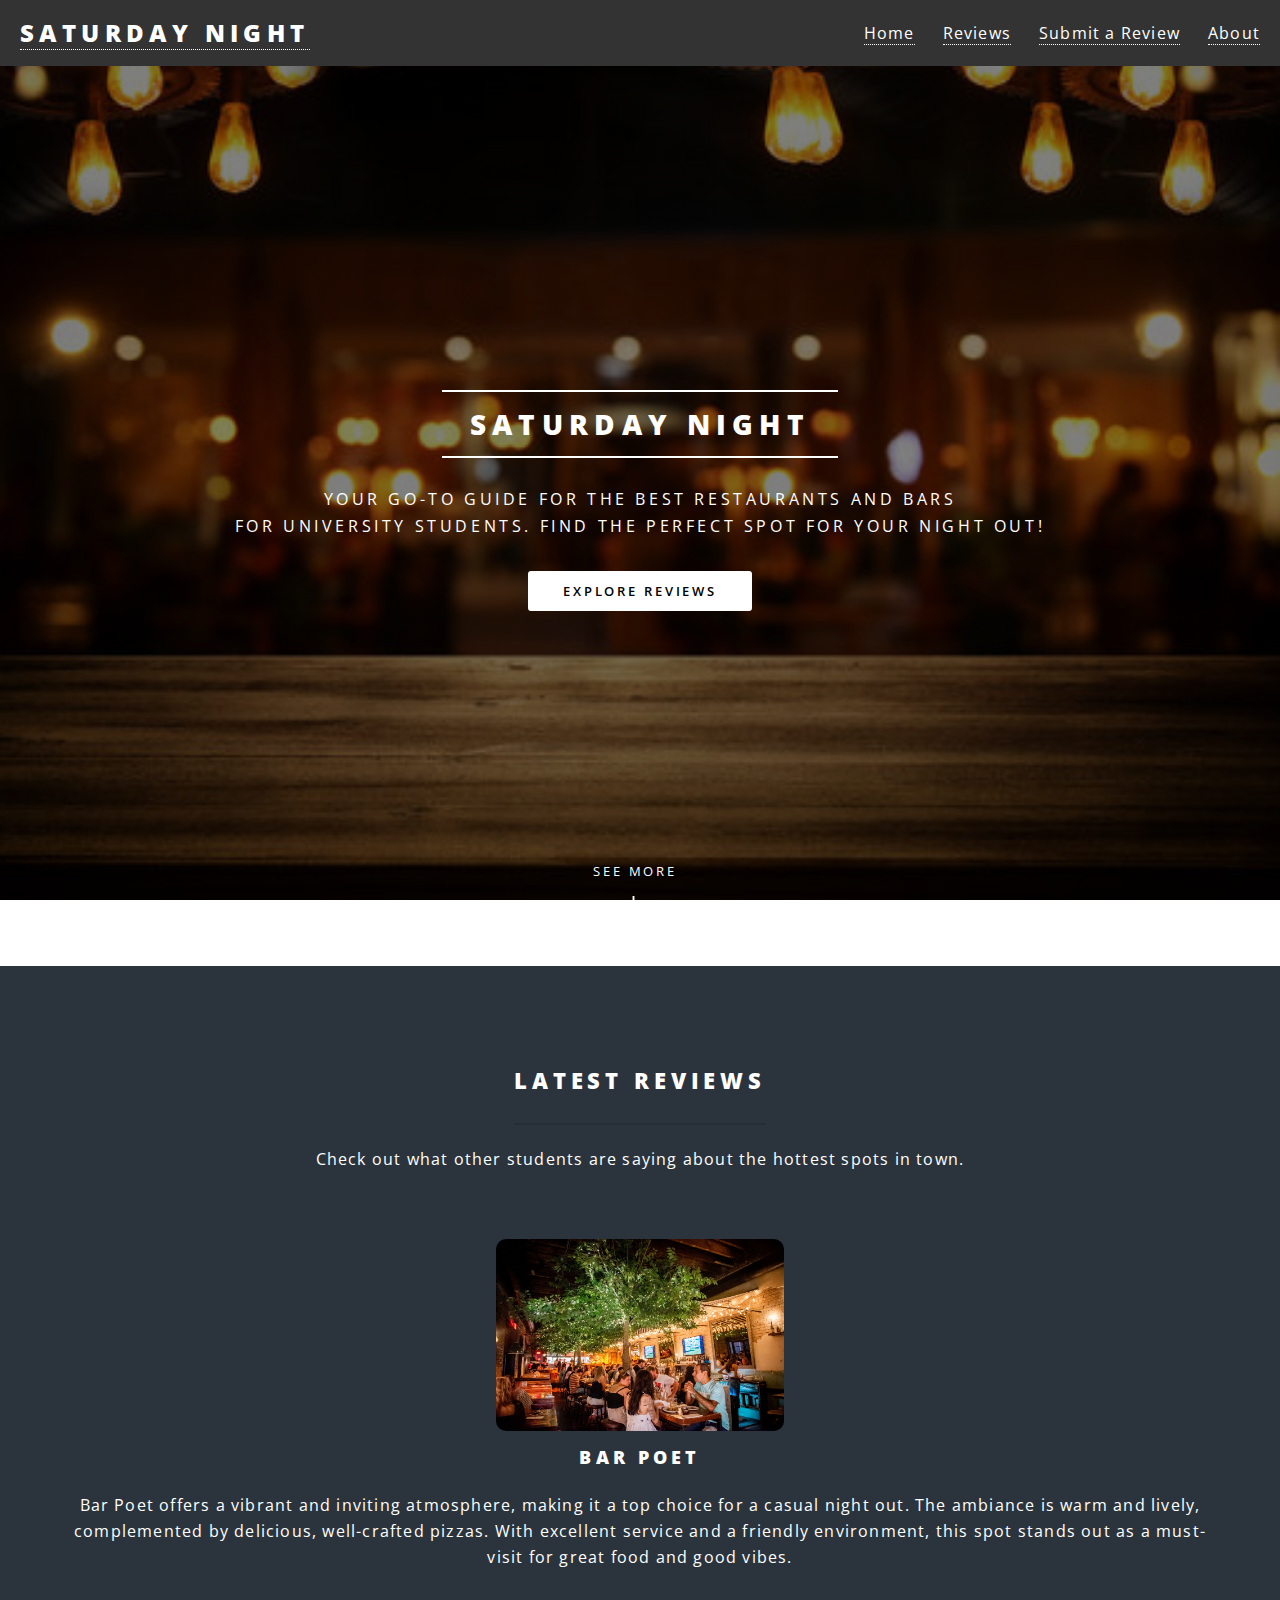
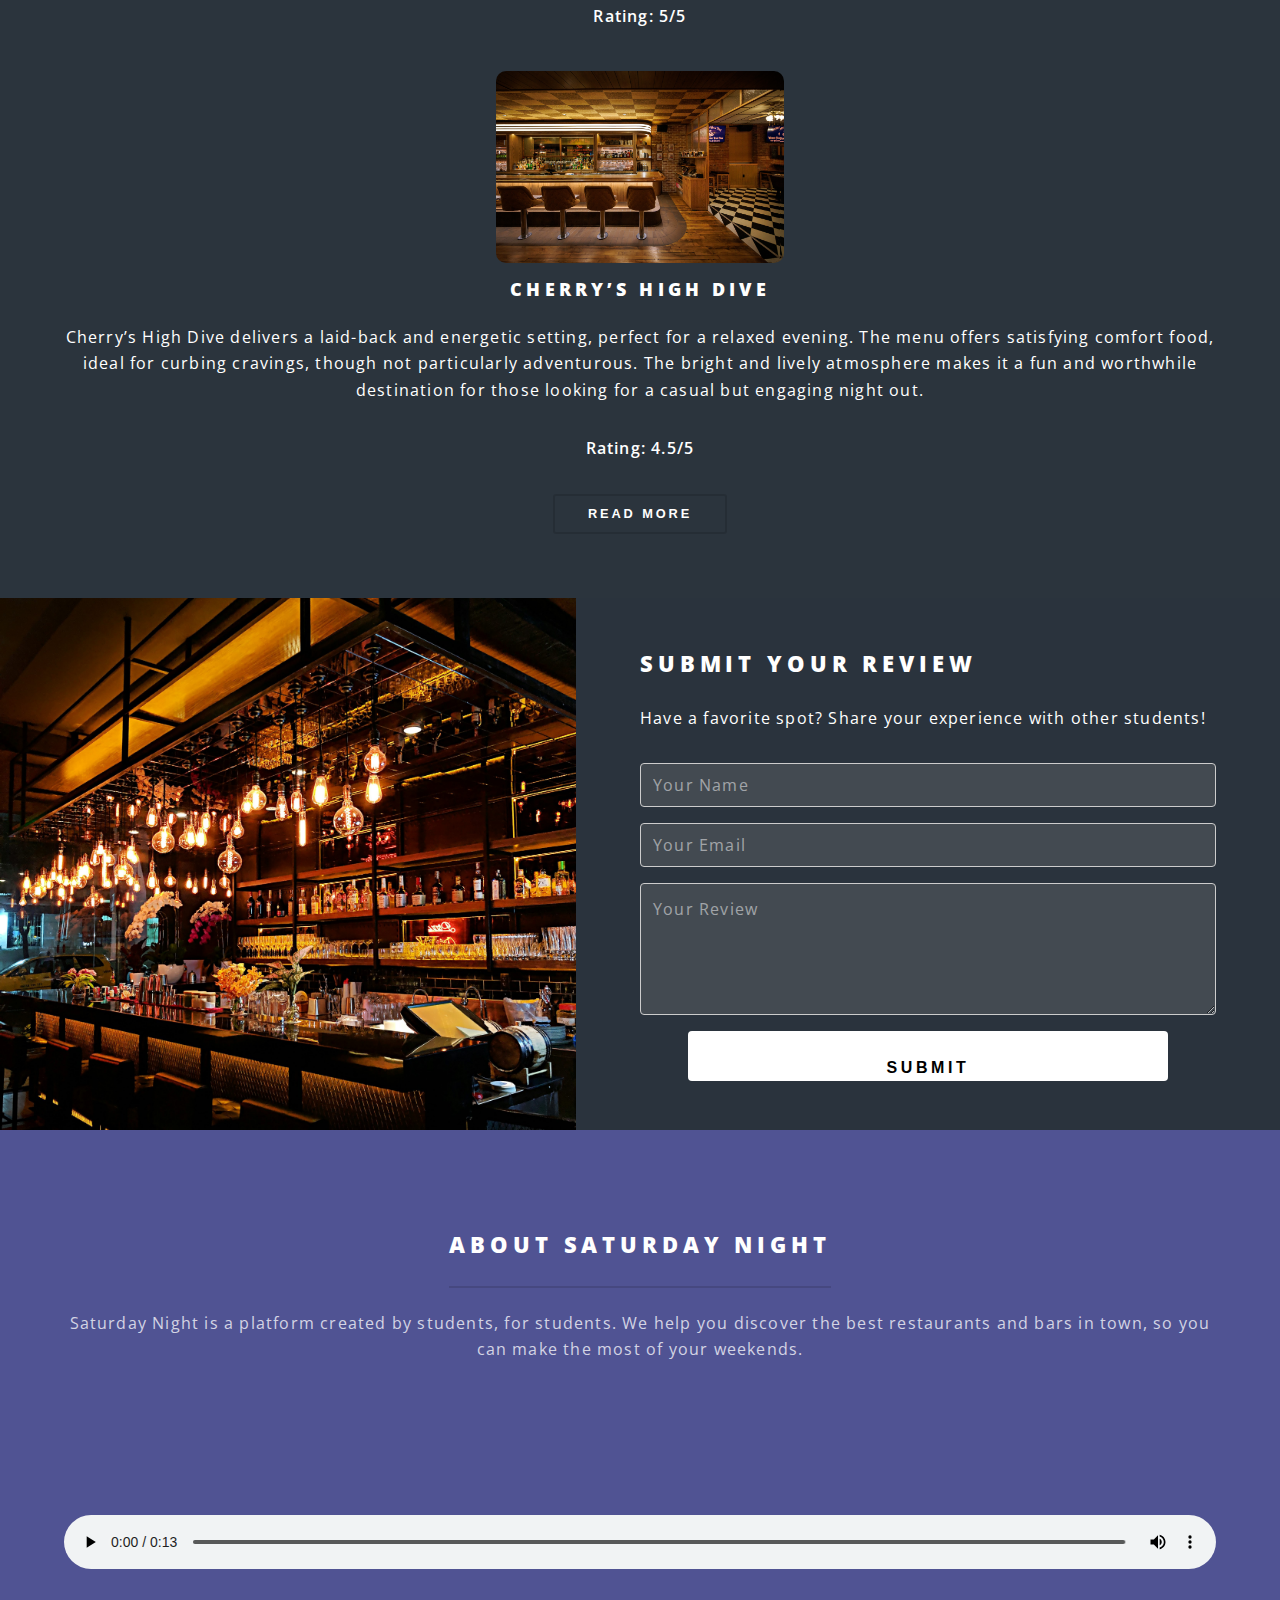
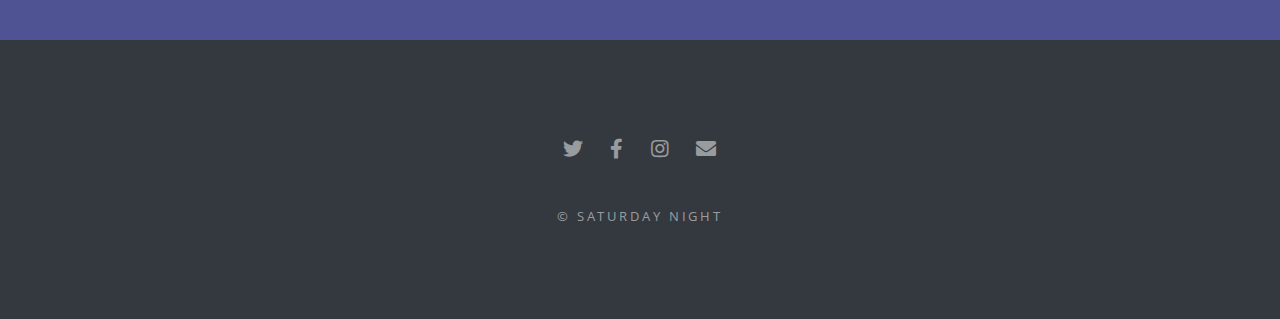
==== commit f9debb3c: "update" ====
--- a/index.html
+++ b/index.html
@@ -18,17 +18,10 @@
 		<h1><a href="index.html">Saturday Night</a></h1>
 		<nav id="nav">
 			<ul>
-				<li class="special">
-					<a href="#menu" class="menuToggle"><span>Menu</span></a>
-					<div id="menu">
-						<ul>
-							<li><a href="index.html">Home</a></li>
-							<li><a href="#reviews">Reviews</a></li>
-							<li><a href="#submit-review">Submit a Review</a></li>
-							<li><a href="#about">About</a></li>
-						</ul>
-					</div>
-				</li>
+				<li><a href="index.html">Home</a></li>
+				<li><a href="#reviews">Reviews</a></li>
+				<li><a href="#submit-review">Submit a Review</a></li>
+				<li><a href="#about">About</a></li>
 			</ul>
 		</nav>
 	</header>
--- a/assets/css/main.css
+++ b/assets/css/main.css
@@ -90,7 +90,7 @@
 		background: #ffffff;
 	}
 
-		body.is-preload *, body.is-preload *:before, body.is-preload *:after {
+body.is-preload *, body.is-preload *:before, body.is-preload *:after {
 			-moz-animation: none !important;
 			-webkit-animation: none !important;
 			-ms-animation: none !important;
@@ -3475,130 +3475,48 @@
 		transform: translateX(0);
 	}
 
-/* Header */
-
-	#header {
-		-moz-transition: background-color 0.2s ease;
-		-webkit-transition: background-color 0.2s ease;
-		-ms-transition: background-color 0.2s ease;
-		transition: background-color 0.2s ease;
-		background: #2e3842;
-		height: 3em;
-		left: 0;
-		line-height: 3em;
-		position: fixed;
-		top: 0;
-		width: 100%;
-		z-index: 10000;
-	}
-
-		#header h1 {
-			-moz-transition: opacity 0.2s ease;
-			-webkit-transition: opacity 0.2s ease;
-			-ms-transition: opacity 0.2s ease;
-			transition: opacity 0.2s ease;
-			height: inherit;
-			left: 1.25em;
-			line-height: inherit;
-			position: absolute;
-			top: 0;
-		}
-
-			#header h1 a {
-				border: 0;
-				display: block;
-				height: inherit;
-				line-height: inherit;
-			}
-
-				@media screen and (max-width: 736px) {
-
-					#header h1 a {
-						font-size: 0.8em;
-					}
-
-				}
-
-		#header nav {
-			height: inherit;
-			line-height: inherit;
-			position: absolute;
-			right: 0;
-			top: 0;
-		}
-
-			#header nav > ul {
-				list-style: none;
-				margin: 0;
-				padding: 0;
-				white-space: nowrap;
-			}
-
-				#header nav > ul > li {
-					display: inline-block;
-					padding: 0;
-				}
-
-					#header nav > ul > li > a {
-						border: 0;
-						color: #fff;
-						display: block;
-						font-size: 0.8em;
-						letter-spacing: 0.225em;
-						padding: 0 1.5em;
-						text-transform: uppercase;
-					}
-
-						#header nav > ul > li > a.menuToggle {
-							outline: 0;
-							position: relative;
-						}
-
-							#header nav > ul > li > a.menuToggle:after {
-								background-image: url("images/bars.svg");
-								background-position: right center;
-								background-repeat: no-repeat;
-								content: '';
-								display: inline-block;
-								height: 3.75em;
-								vertical-align: top;
-								width: 2em;
-							}
-
-							@media screen and (max-width: 736px) {
-
-								#header nav > ul > li > a.menuToggle {
-									padding: 0 1.5em;
-								}
-
-									#header nav > ul > li > a.menuToggle span {
-										display: none;
-									}
-
-							}
-
-						@media screen and (max-width: 736px) {
-
-							#header nav > ul > li > a {
-								padding: 0 0 0 1.5em;
-							}
-
-						}
-
-					#header nav > ul > li:first-child {
-						margin-left: 0;
-					}
-
-		#header.alt {
-			background: transparent;
-		}
-
-			#header.alt h1 {
-				pointer-events: none;
-				opacity: 0;
-			}
-
-/* Banner */
+/* Header Styles */
+#header {
+	display: flex;
+	justify-content: space-between;
+	align-items: center;
+	padding: 20px;
+	background-color: #333; /* Dark background for the header */
+	color: #fff; /* White text color */
+}
+
+#header h1 {
+	margin: 0;
+	font-size: 24px;
+}
+
+#header h1 a {
+	color: #fff;
+	text-decoration: none;
+}
+
+#nav ul {
+	list-style: none;
+	margin: 0;
+	padding: 0;
+	display: flex;
+	gap: 20px; /* Space between navigation links */
+}
+
+#nav ul li {
+	display: inline;
+}
+
+#nav ul li a {
+	color: #fff;
+	text-decoration: none;
+	font-size: 16px;
+	transition: color 0.3s ease;
+}
+
+#nav ul li a:hover {
+	color: #007bff; /* Change color on hover */
+}
 
 	#banner {
 		display: -moz-flex;
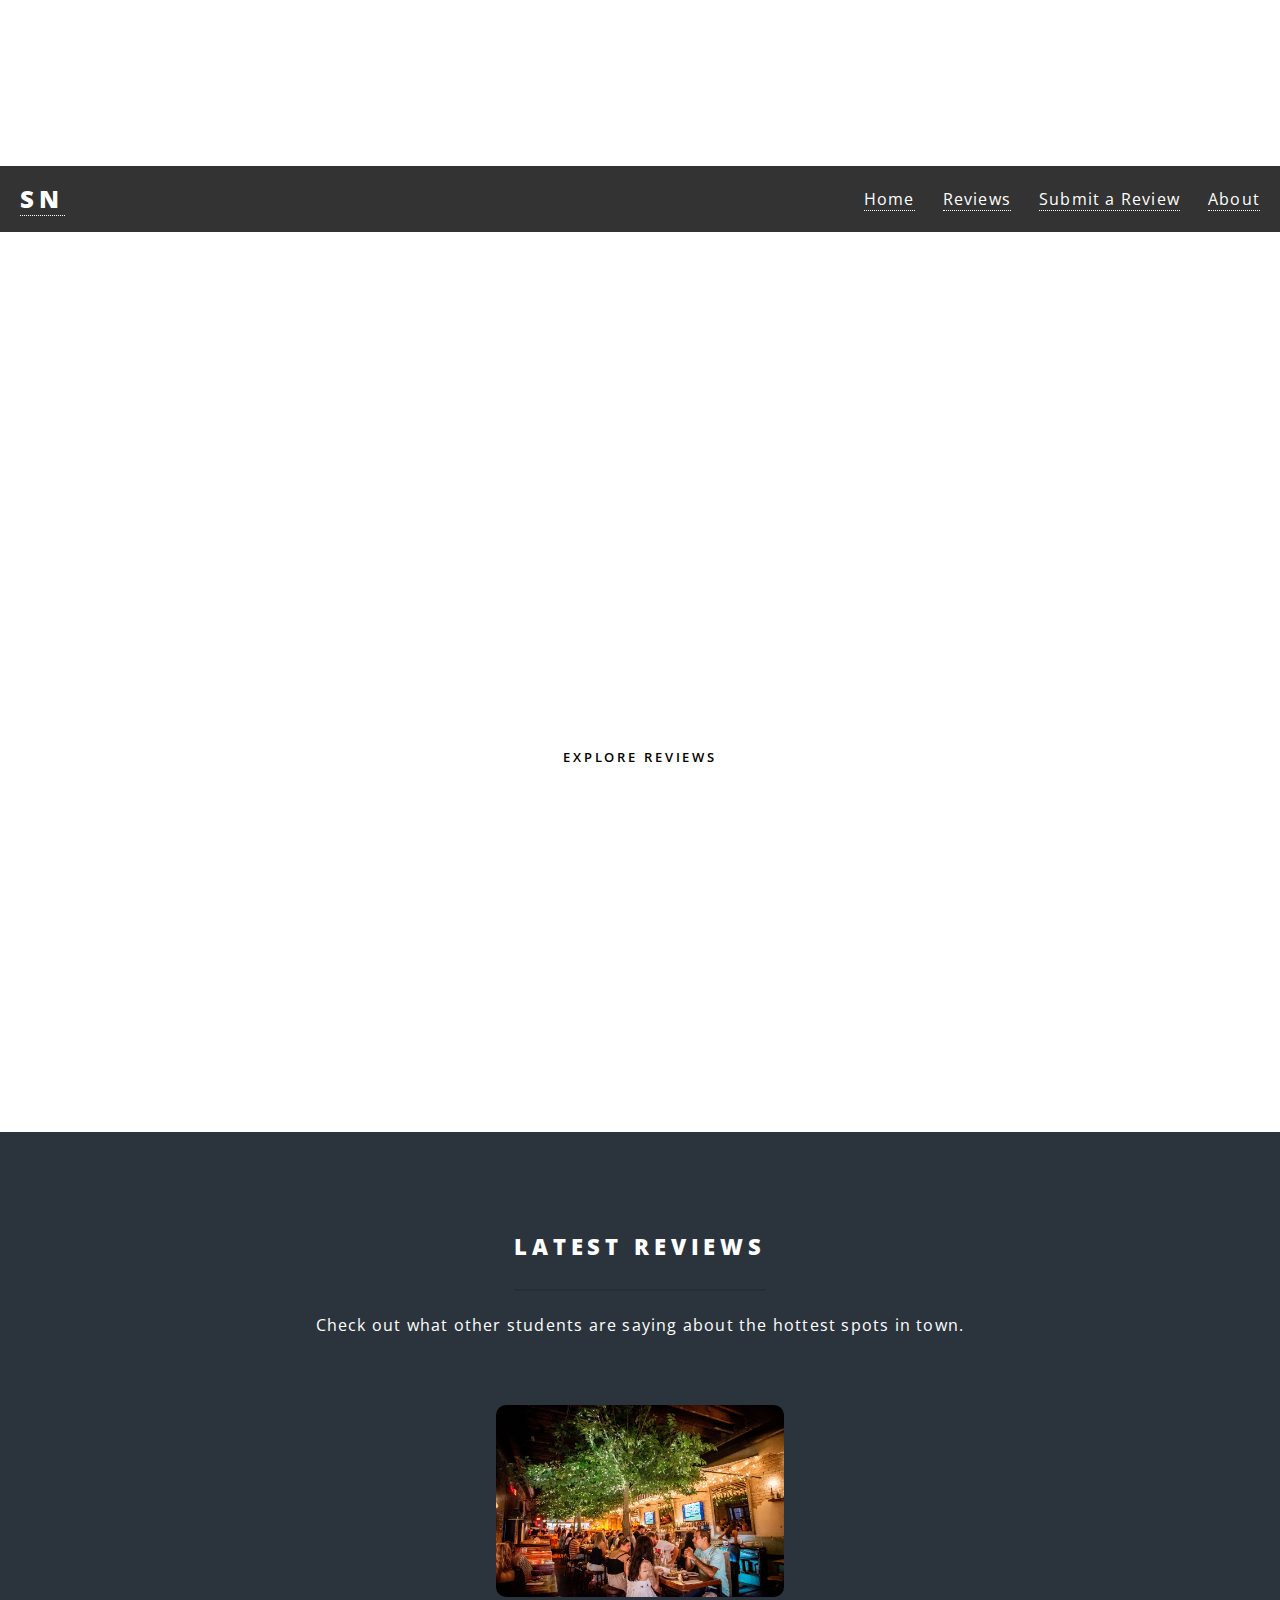
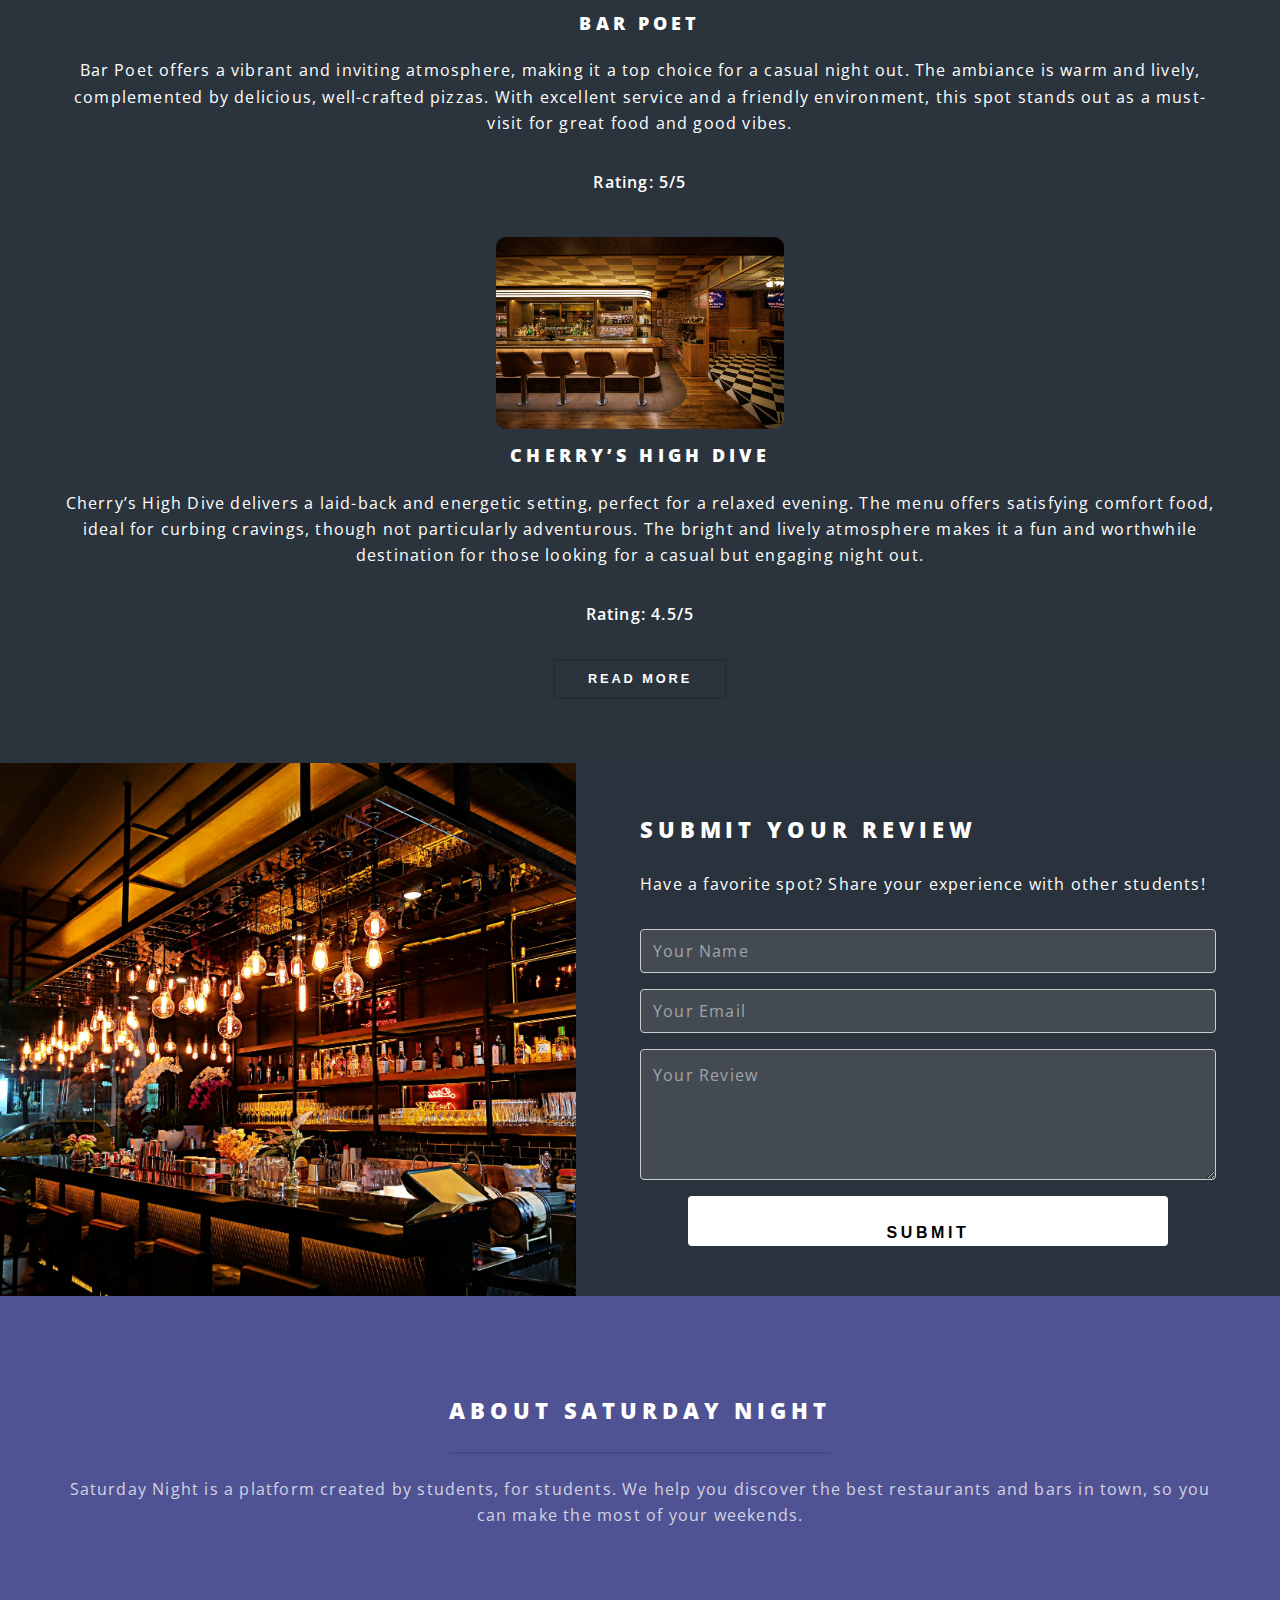
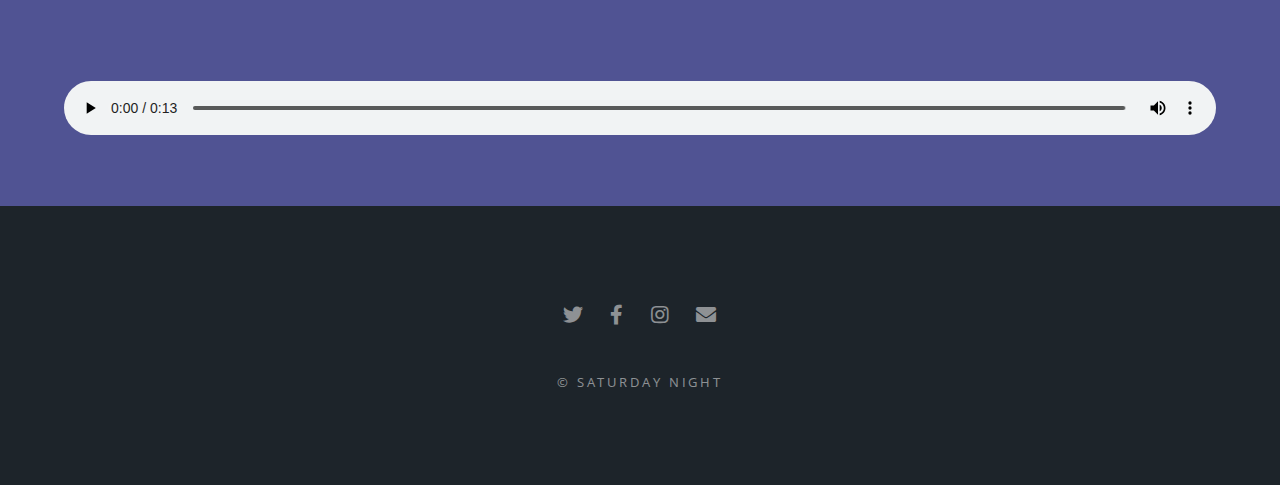
==== commit 643eaf37: "update" ====
--- a/index.html
+++ b/index.html
@@ -1,27 +1,34 @@
-<!DOCTYPE HTML>
-
-<html>
+<!DOCTYPE html>
+<html lang="en">
 <head>
-	<title>Saturday Night - Restaurant & Bar Reviews</title>
-	<meta charset="utf-8" />
-	<meta name="viewport" content="width=device-width, initial-scale=1, user-scalable=no" />
-	<link rel="stylesheet" href="assets/css/main.css" />
-	<noscript><link rel="stylesheet" href="assets/css/noscript.css" /></noscript>
+	<meta charset="UTF-8">
+	<meta name="viewport" content="width=device-width, initial-scale=1.0">
+	<title>Home - Saturday Night</title>
+	<link rel="stylesheet" href="assets/css/main.css">
 </head>
-<body class="landing is-preload">
+<body>
+<!-- Include Header -->
+<!--#include virtual="header.html" -->
+
+<!-- Page-Specific Content -->
+<section id="home">
+	<h2>Welcome to Saturday Night</h2>
+	<p>Your go-to guide for the best restaurants and bars for university students.</p>
+</section>
+</body>
+</html>
 
 <!-- Page Wrapper -->
 <div id="page-wrapper">
 
-	<!-- Header -->
 	<header id="header" class="alt">
-		<h1><a href="index.html">Saturday Night</a></h1>
+		<h1><a href="index.html">SN</a></h1>
 		<nav id="nav">
 			<ul>
 				<li><a href="index.html">Home</a></li>
-				<li><a href="#reviews">Reviews</a></li>
-				<li><a href="#submit-review">Submit a Review</a></li>
-				<li><a href="#about">About</a></li>
+				<li><a href="reviews.html">Reviews</a></li>
+				<li><a href="submit-review.html">Submit a Review</a></li>
+				<li><a href="about.html">About</a></li>
 			</ul>
 		</nav>
 	</header>
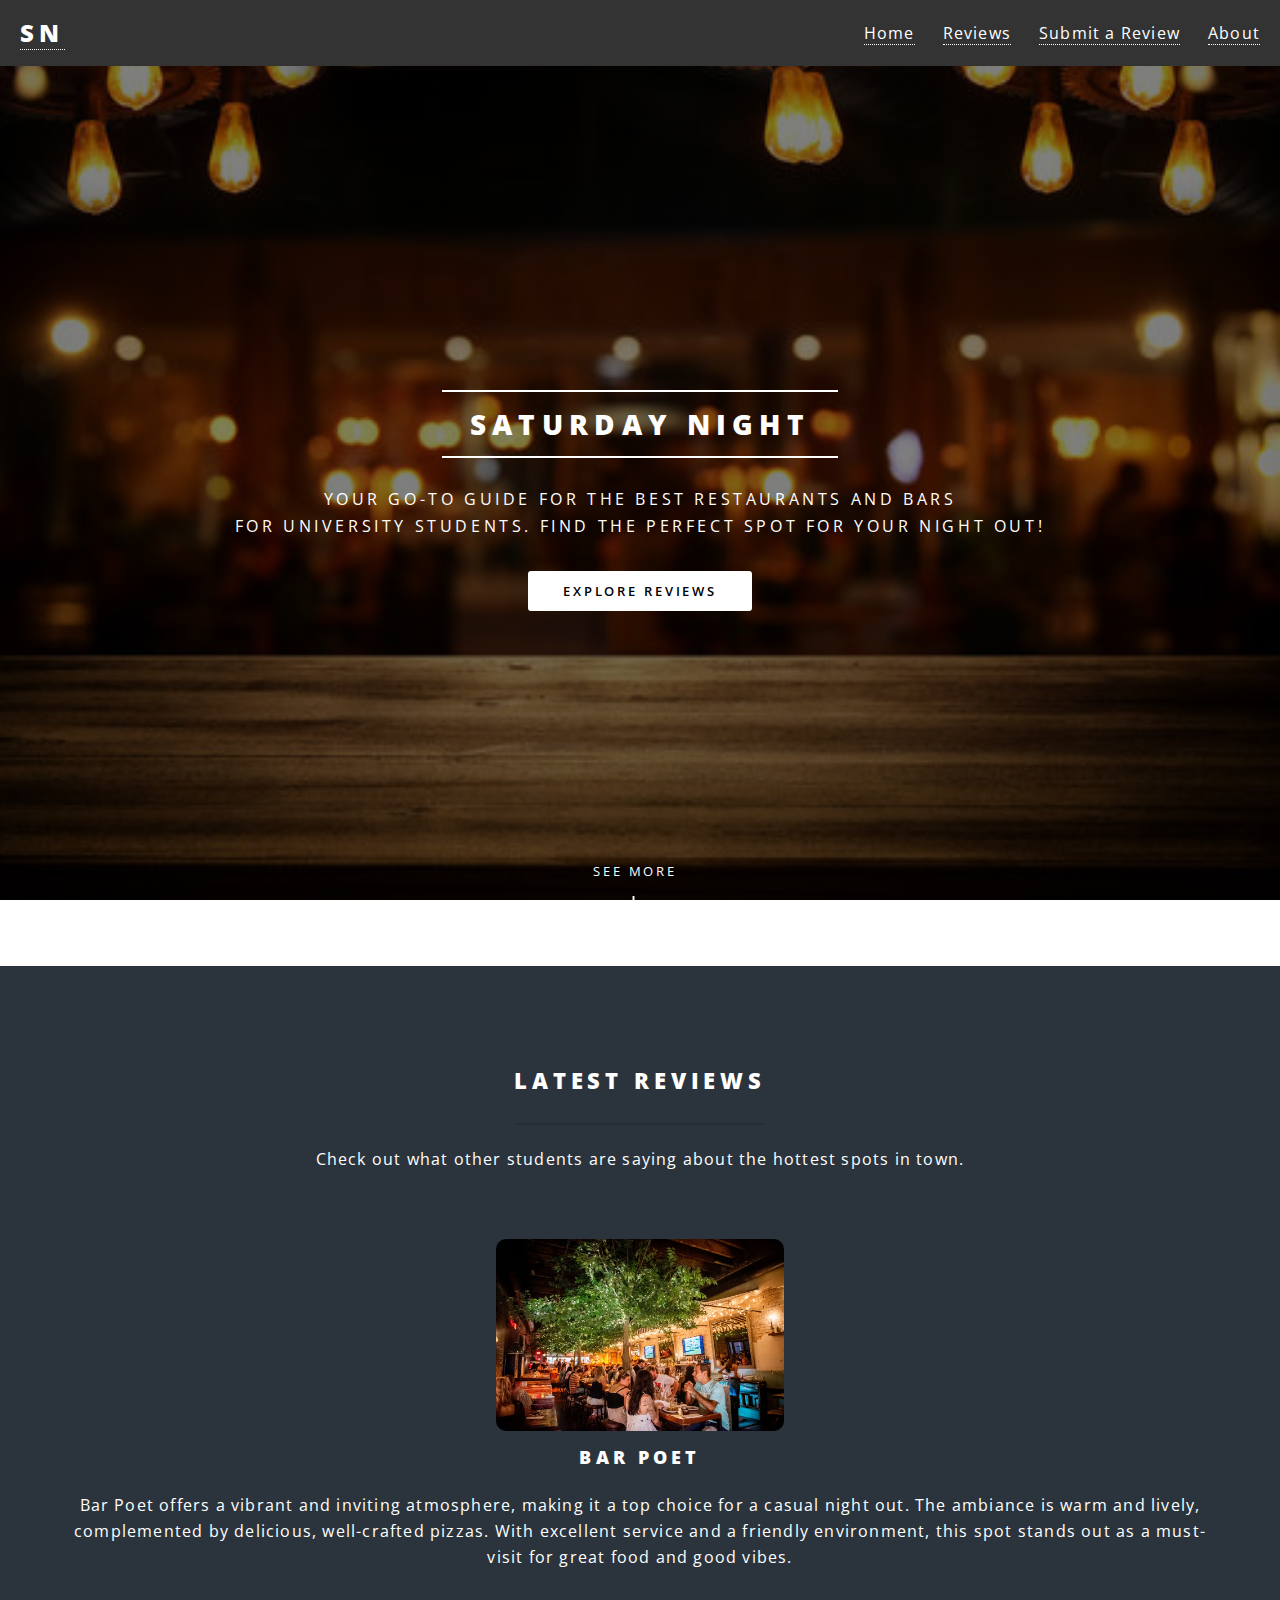
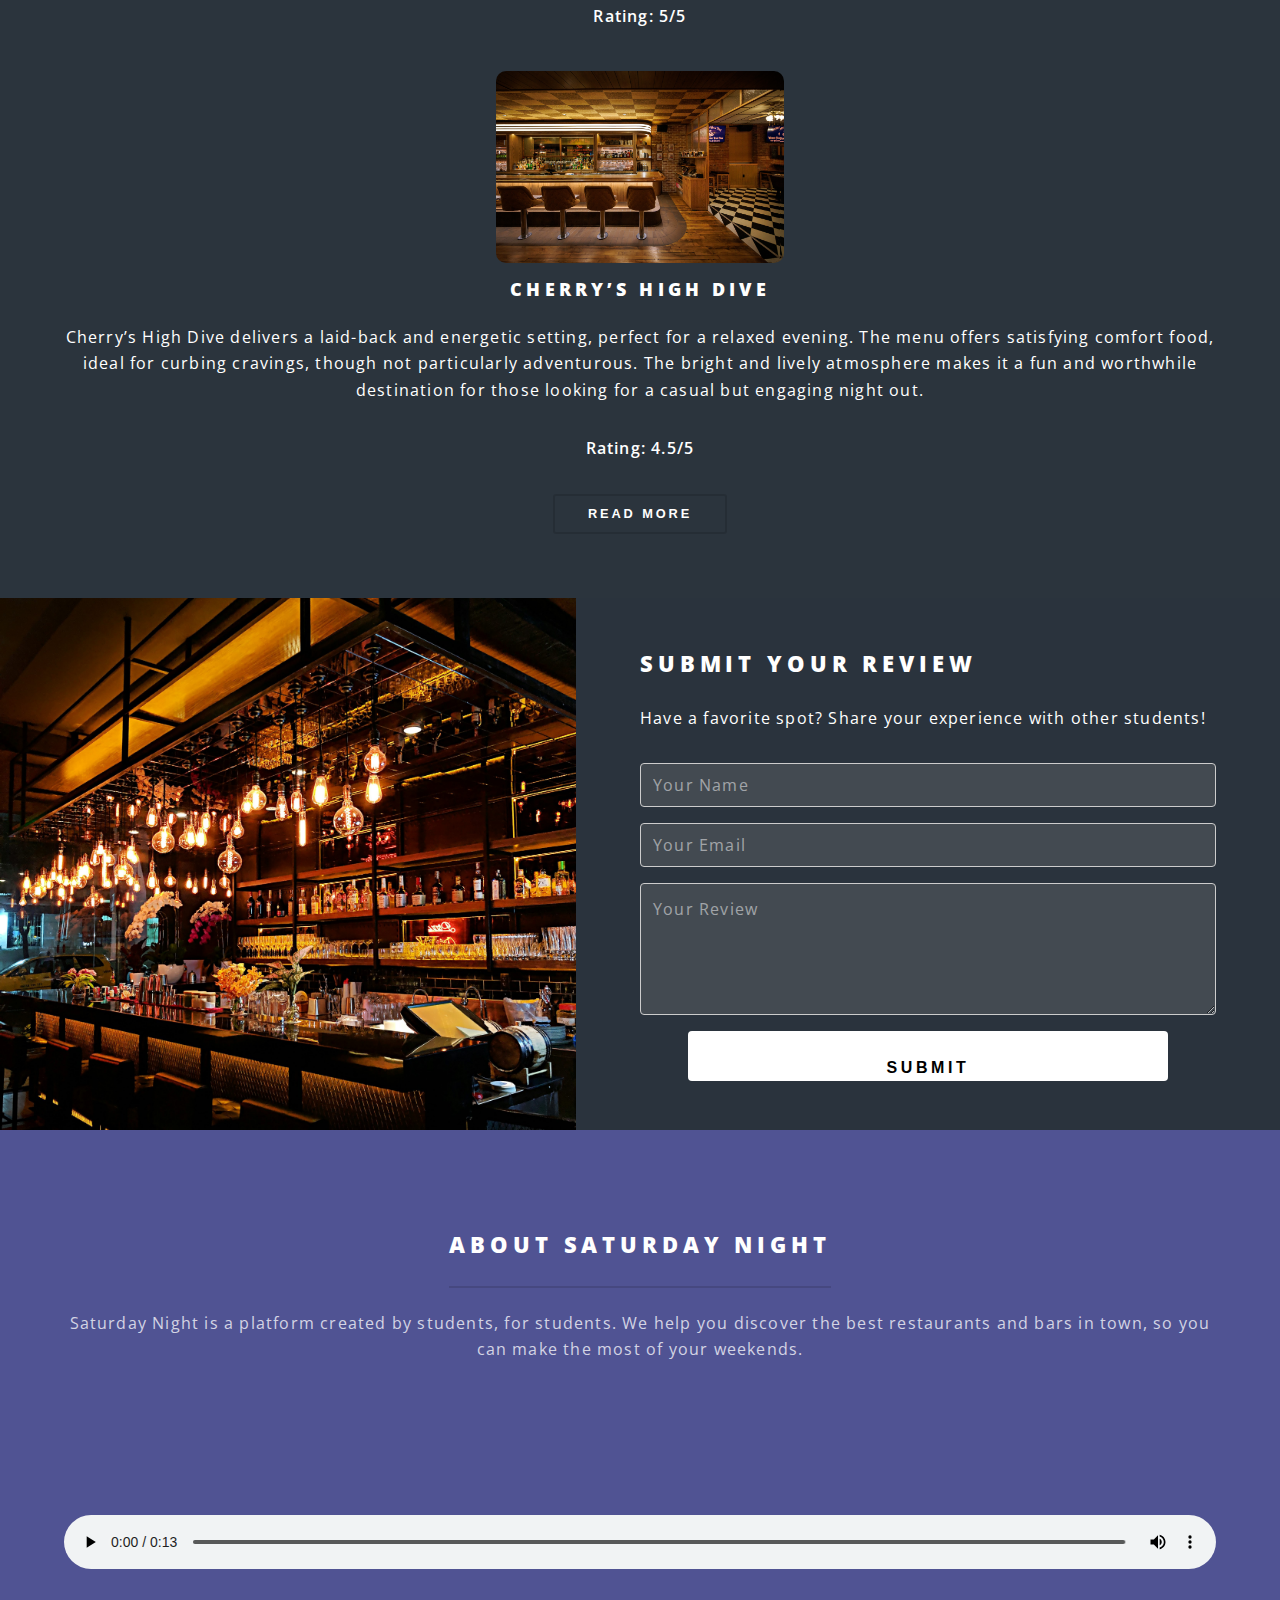
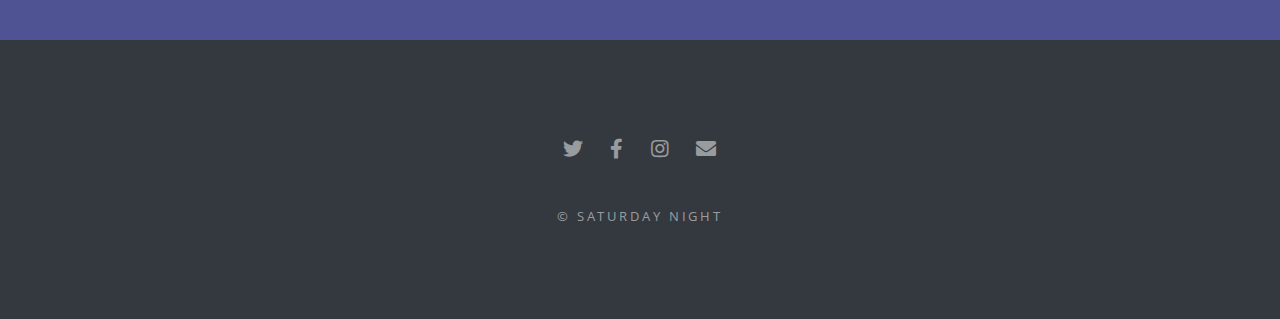
==== commit 3a4c3ca6: "update" ====
--- a/index.html
+++ b/index.html
@@ -1,34 +1,27 @@
-<!DOCTYPE html>
-<html lang="en">
+<!DOCTYPE HTML>
+
+<html>
 <head>
-	<meta charset="UTF-8">
-	<meta name="viewport" content="width=device-width, initial-scale=1.0">
-	<title>Home - Saturday Night</title>
-	<link rel="stylesheet" href="assets/css/main.css">
+	<title>Saturday Night - Restaurant & Bar Reviews</title>
+	<meta charset="utf-8" />
+	<meta name="viewport" content="width=device-width, initial-scale=1, user-scalable=no" />
+	<link rel="stylesheet" href="assets/css/main.css" />
+	<noscript><link rel="stylesheet" href="assets/css/noscript.css" /></noscript>
 </head>
-<body>
-<!-- Include Header -->
-<!--#include virtual="header.html" -->
-
-<!-- Page-Specific Content -->
-<section id="home">
-	<h2>Welcome to Saturday Night</h2>
-	<p>Your go-to guide for the best restaurants and bars for university students.</p>
-</section>
-</body>
-</html>
+<body class="landing is-preload">
 
 <!-- Page Wrapper -->
 <div id="page-wrapper">
 
+	<!-- Header -->
 	<header id="header" class="alt">
 		<h1><a href="index.html">SN</a></h1>
 		<nav id="nav">
 			<ul>
 				<li><a href="index.html">Home</a></li>
-				<li><a href="reviews.html">Reviews</a></li>
-				<li><a href="submit-review.html">Submit a Review</a></li>
-				<li><a href="about.html">About</a></li>
+				<li><a href="#reviews">Reviews</a></li>
+				<li><a href="#submit-review">Submit a Review</a></li>
+				<li><a href="#about">About</a></li>
 			</ul>
 		</nav>
 	</header>
--- a/assets/css/noscript.css
+++ b/assets/css/noscript.css
@@ -0,0 +1,31 @@
+/*
+	Spectral by HTML5 UP
+	html5up.net | @ajlkn
+	Free for personal and commercial use under the CCA 3.0 license (html5up.net/license)
+*/
+
+/* Banner */
+
+	body.is-preload #banner h2 {
+		-moz-transform: none;
+		-webkit-transform: none;
+		-ms-transform: none;
+		transform: none;
+		opacity: 1;
+	}
+
+		body.is-preload #banner h2:before, body.is-preload #banner h2:after {
+			width: 100%;
+		}
+
+	body.is-preload #banner .more {
+		-moz-transform: none;
+		-webkit-transform: none;
+		-ms-transform: none;
+		transform: none;
+		opacity: 1;
+	}
+
+	body.is-preload #banner:after {
+		opacity: 0;
+	}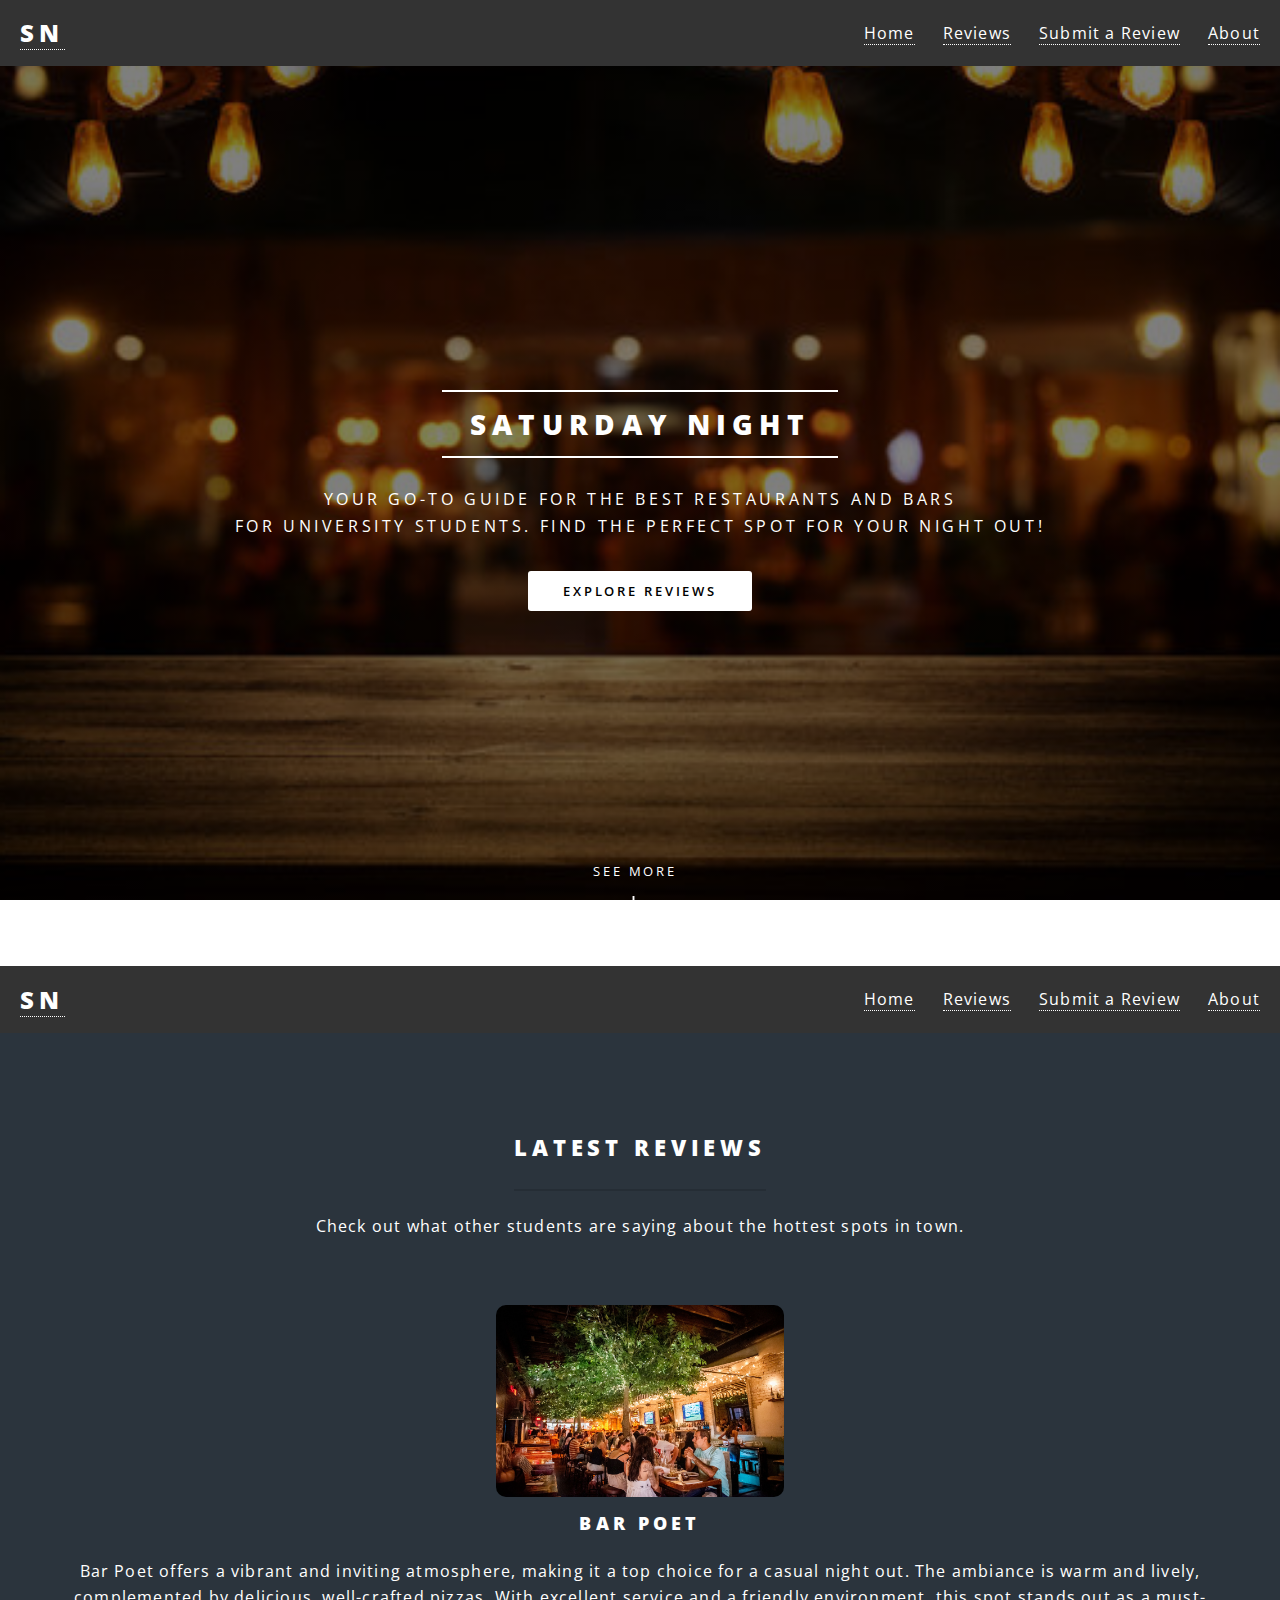
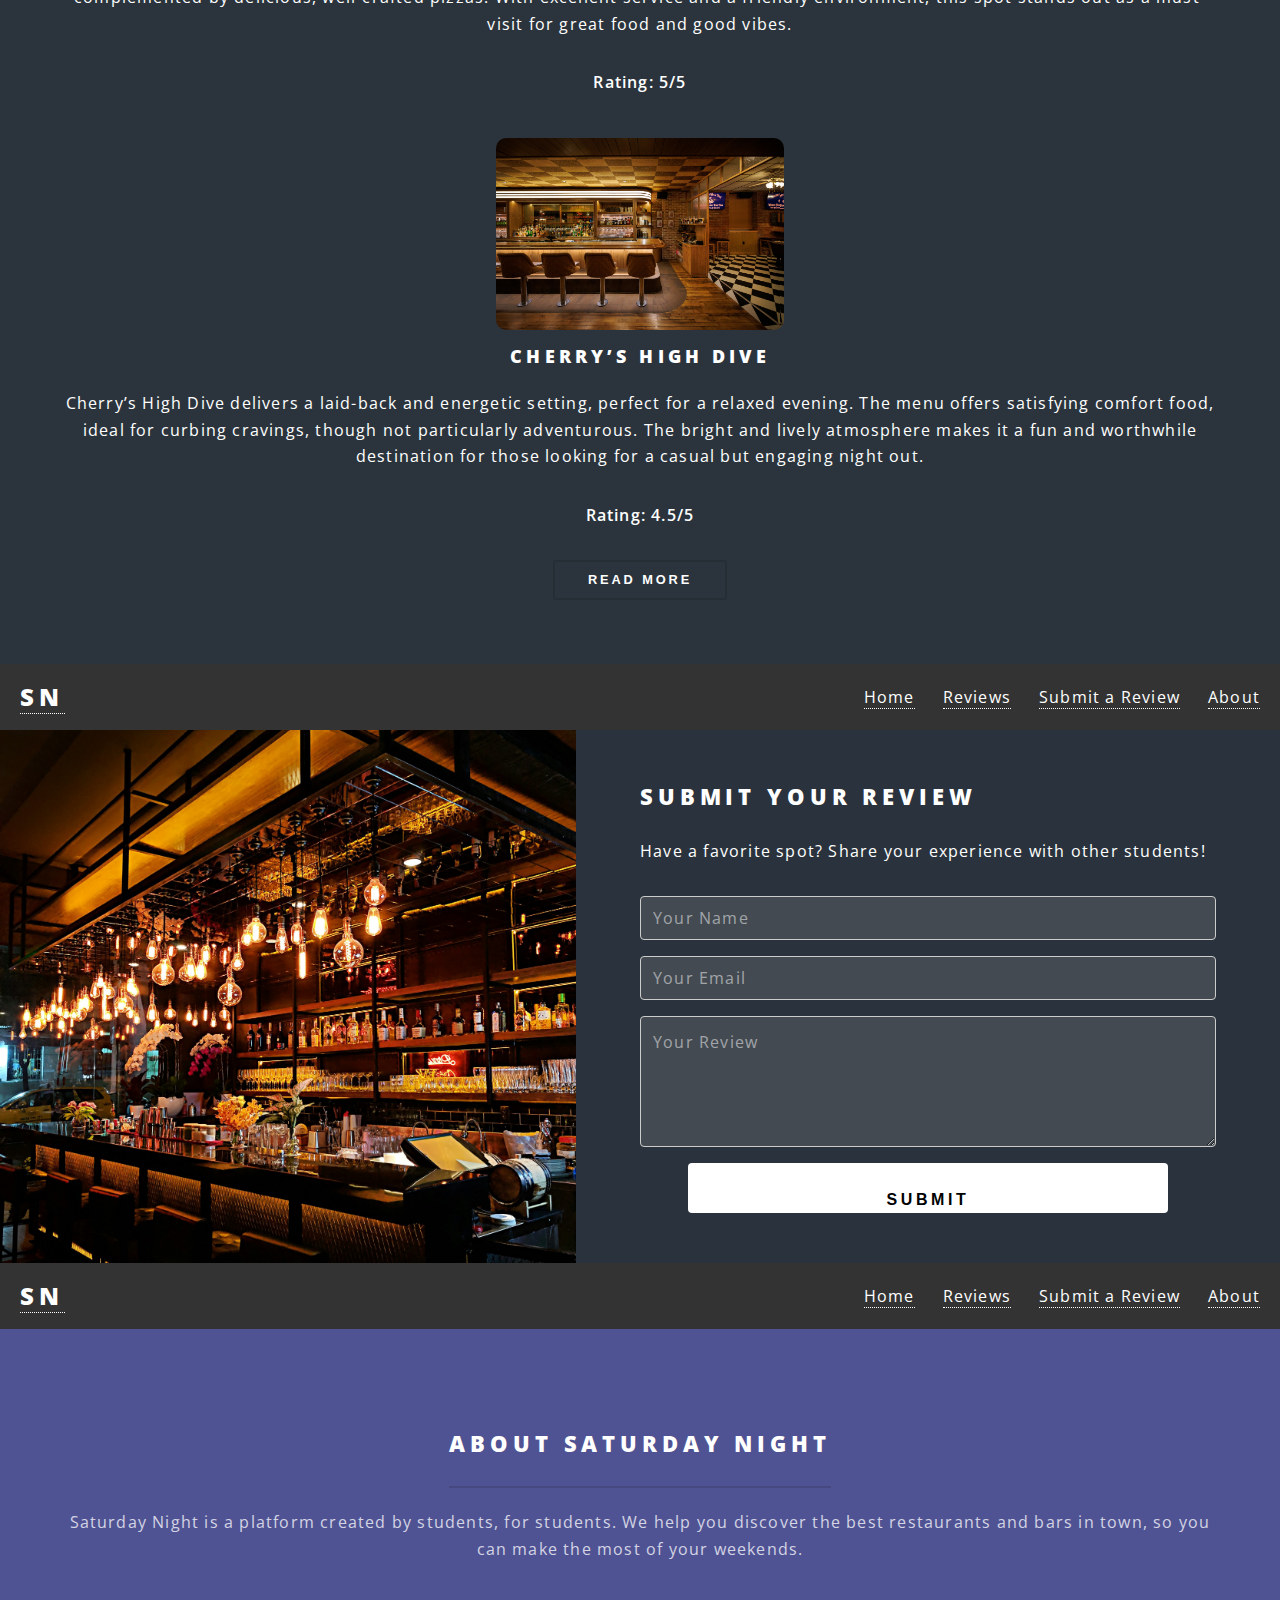
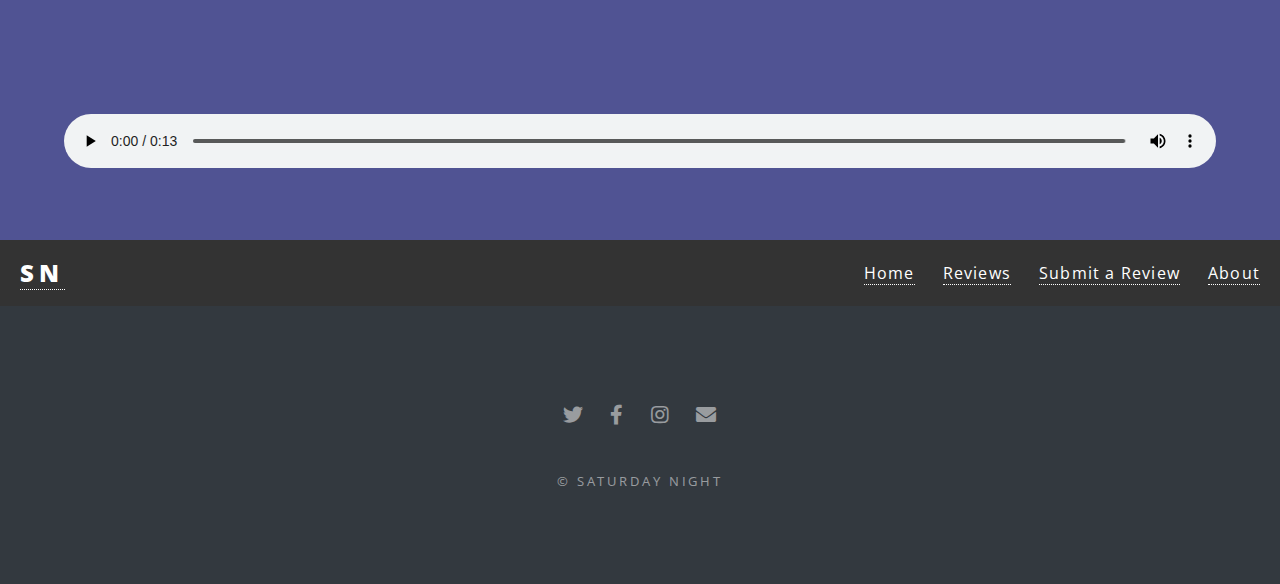
==== commit 74d2bda7: "update" ====
--- a/index.html
+++ b/index.html
@@ -38,6 +38,18 @@
 		</div>
 		<a href="#reviews" class="more scrolly">See More</a>
 	</section>
+	<!-- Header -->
+	<header id="header" class="alt">
+		<h1><a href="index.html">SN</a></h1>
+		<nav id="nav">
+			<ul>
+				<li><a href="index.html">Home</a></li>
+				<li><a href="reviews.html">Reviews</a></li>
+				<li><a href="submit-review.html">Submit a Review</a></li>
+				<li><a href="about.html">About</a></li>
+			</ul>
+		</nav>
+	</header>
 
 	<!-- Reviews Section -->
 	<section id="reviews" class="wrapper style1 special">
@@ -126,6 +138,18 @@
 			</div>
 		</div>
 	</section>
+	<!-- Header -->
+	<header id="header" class="alt">
+		<h1><a href="index.html">SN</a></h1>
+		<nav id="nav">
+			<ul>
+				<li><a href="index.html">Home</a></li>
+				<li><a href="reviews.html">Reviews</a></li>
+				<li><a href="submit-review.html">Submit a Review</a></li>
+				<li><a href="about.html">About</a></li>
+			</ul>
+		</nav>
+	</header>
 
 	<!-- Submit a Review Section -->
 	<section id="submit-review" class="wrapper alt style2">
@@ -143,6 +167,18 @@
 			</div>
 		</section>
 	</section>
+	<!-- Header -->
+	<header id="header" class="alt">
+		<h1><a href="index.html">SN</a></h1>
+		<nav id="nav">
+			<ul>
+				<li><a href="index.html">Home</a></li>
+				<li><a href="reviews.html">Reviews</a></li>
+				<li><a href="submit-review.html">Submit a Review</a></li>
+				<li><a href="about.html">About</a></li>
+			</ul>
+		</nav>
+	</header>
 
 	<!-- About Section -->
 	<section id="about" class="wrapper style3 special">
@@ -160,6 +196,18 @@
 			</div>
 		</div>
 	</section>
+	<!-- Header -->
+	<header id="header" class="alt">
+		<h1><a href="index.html">SN</a></h1>
+		<nav id="nav">
+			<ul>
+				<li><a href="index.html">Home</a></li>
+				<li><a href="reviews.html">Reviews</a></li>
+				<li><a href="submit-review.html">Submit a Review</a></li>
+				<li><a href="about.html">About</a></li>
+			</ul>
+		</nav>
+	</header>
 
 
 
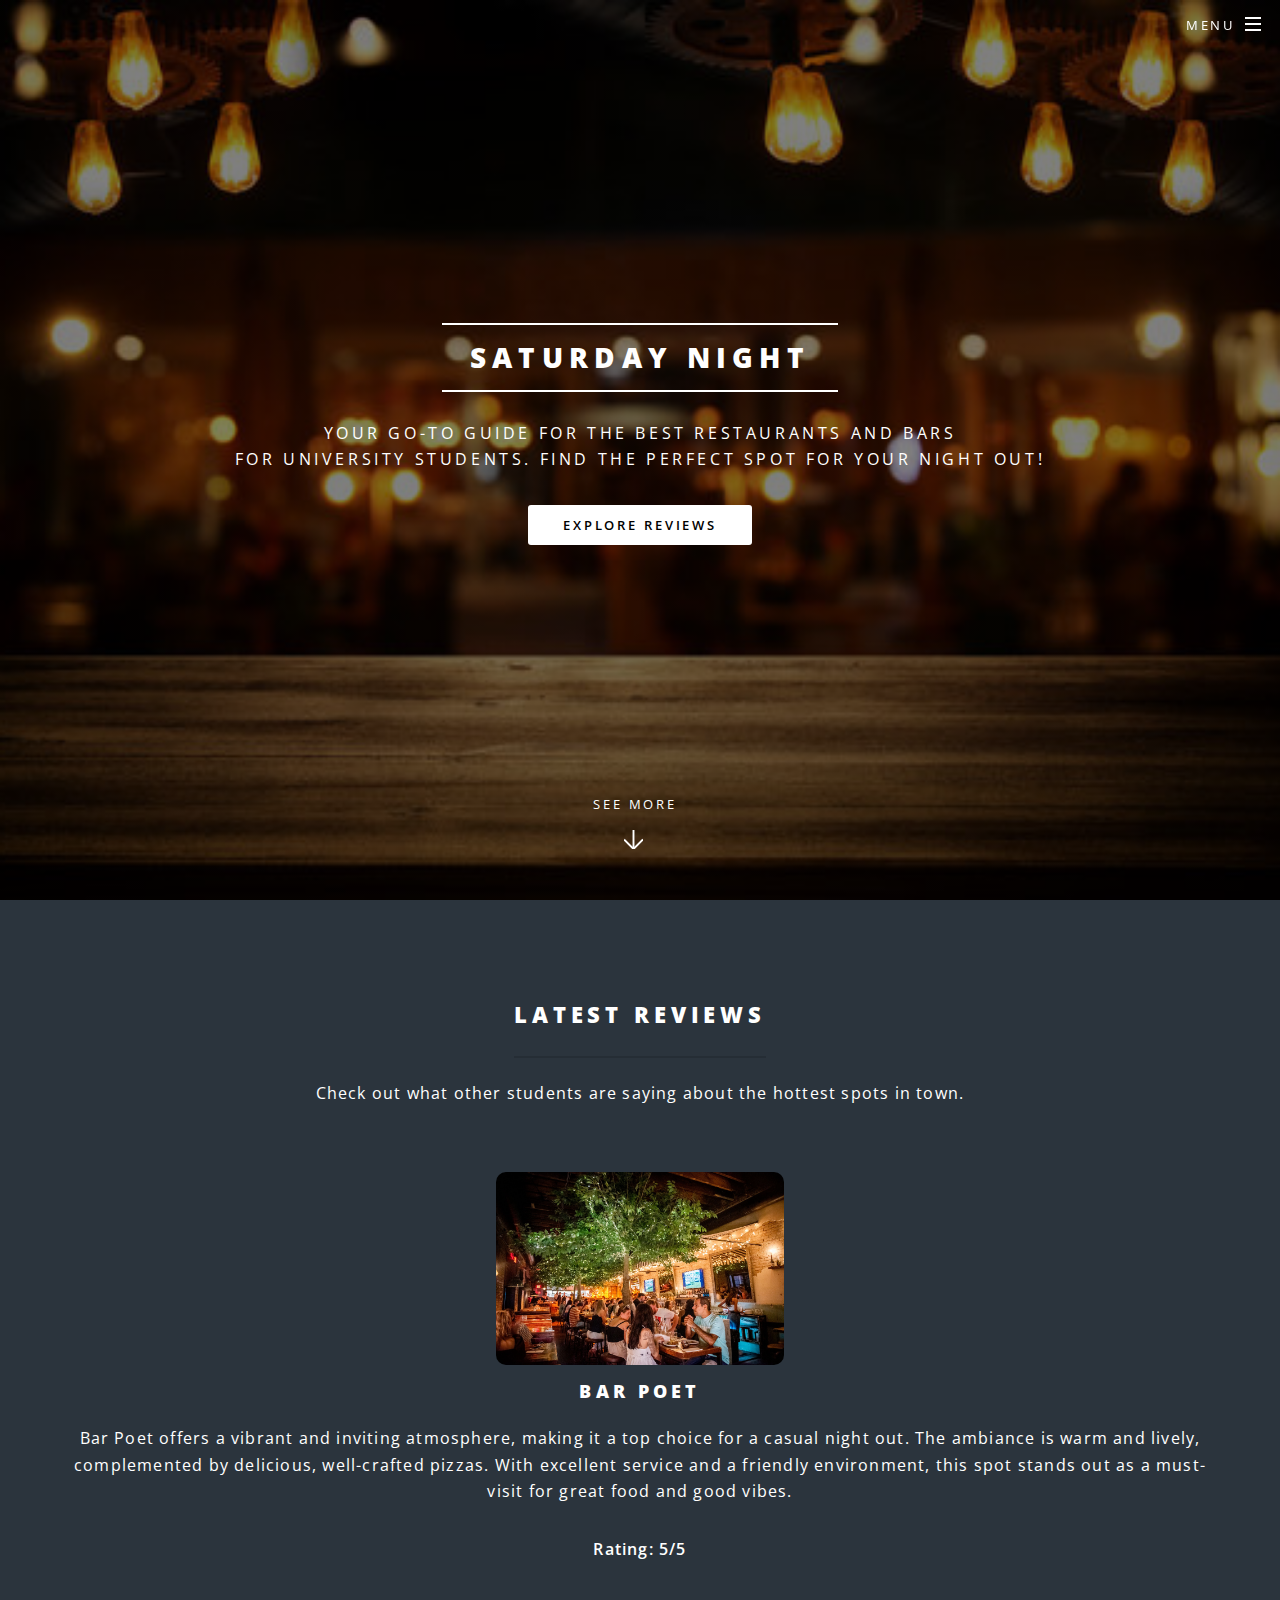
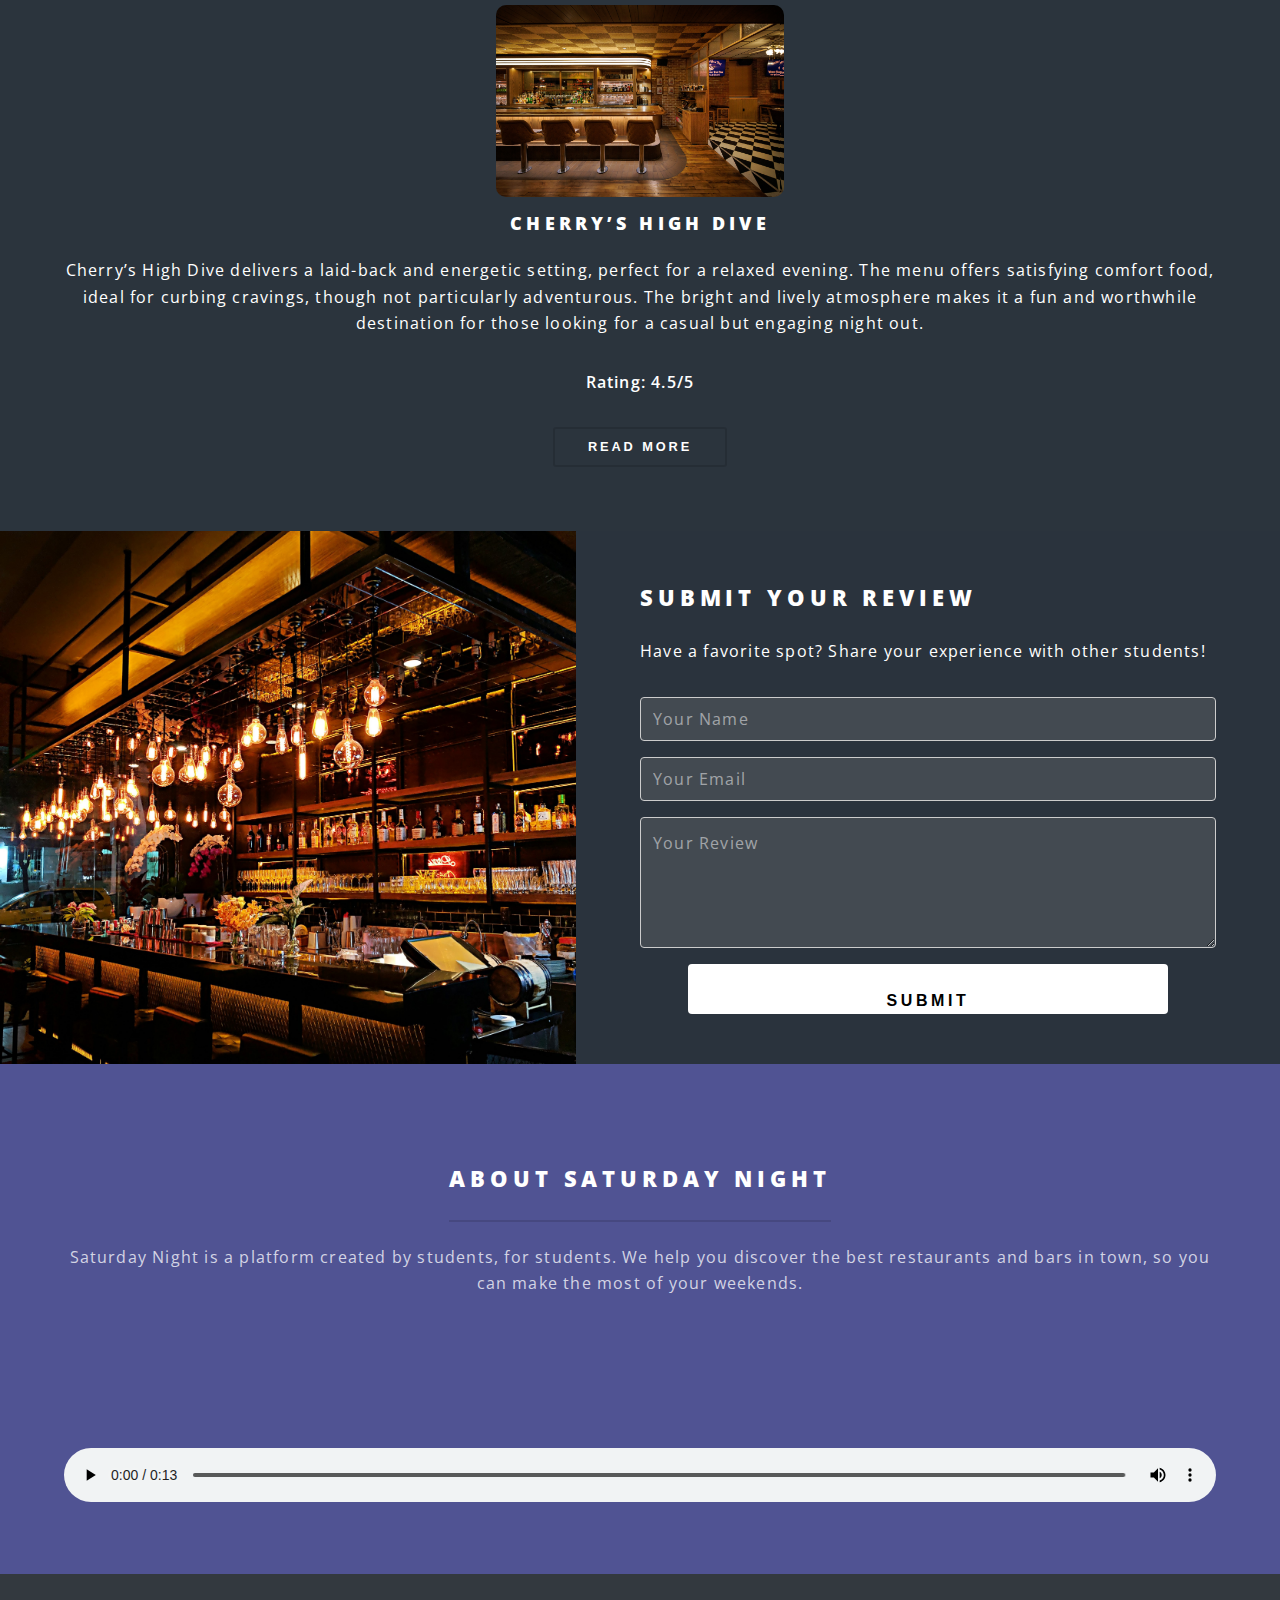
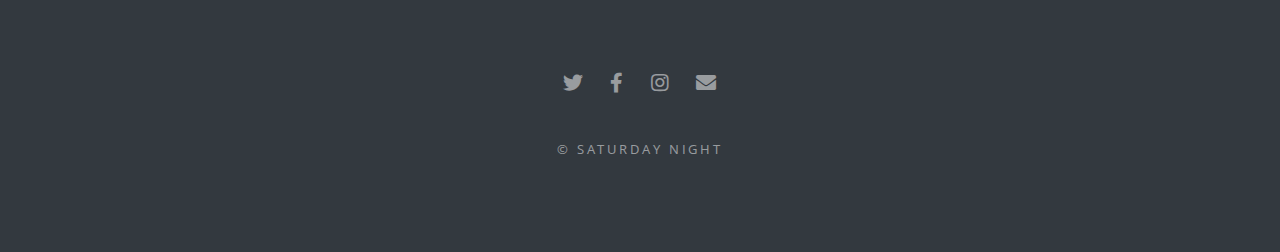
==== commit 926ba22a: "update" ====
--- a/index.html
+++ b/index.html
@@ -1,5 +1,9 @@
 <!DOCTYPE HTML>
-
+<!--
+	Spectral by HTML5 UP
+	html5up.net | @ajlkn
+	Free for personal and commercial use under the CCA 3.0 license (html5up.net/license)
+-->
 <html>
 <head>
 	<title>Saturday Night - Restaurant & Bar Reviews</title>
@@ -15,13 +19,20 @@
 
 	<!-- Header -->
 	<header id="header" class="alt">
-		<h1><a href="index.html">SN</a></h1>
+		<h1><a href="index.html">Saturday Night</a></h1>
 		<nav id="nav">
 			<ul>
-				<li><a href="index.html">Home</a></li>
-				<li><a href="#reviews">Reviews</a></li>
-				<li><a href="#submit-review">Submit a Review</a></li>
-				<li><a href="#about">About</a></li>
+				<li class="special">
+					<a href="#menu" class="menuToggle"><span>Menu</span></a>
+					<div id="menu">
+						<ul>
+							<li><a href="index.html">Home</a></li>
+							<li><a href="#reviews">Reviews</a></li>
+							<li><a href="#submit-review">Submit a Review</a></li>
+							<li><a href="#about">About</a></li>
+						</ul>
+					</div>
+				</li>
 			</ul>
 		</nav>
 	</header>
@@ -38,18 +49,6 @@
 		</div>
 		<a href="#reviews" class="more scrolly">See More</a>
 	</section>
-	<!-- Header -->
-	<header id="header" class="alt">
-		<h1><a href="index.html">SN</a></h1>
-		<nav id="nav">
-			<ul>
-				<li><a href="index.html">Home</a></li>
-				<li><a href="reviews.html">Reviews</a></li>
-				<li><a href="submit-review.html">Submit a Review</a></li>
-				<li><a href="about.html">About</a></li>
-			</ul>
-		</nav>
-	</header>
 
 	<!-- Reviews Section -->
 	<section id="reviews" class="wrapper style1 special">
@@ -138,18 +137,6 @@
 			</div>
 		</div>
 	</section>
-	<!-- Header -->
-	<header id="header" class="alt">
-		<h1><a href="index.html">SN</a></h1>
-		<nav id="nav">
-			<ul>
-				<li><a href="index.html">Home</a></li>
-				<li><a href="reviews.html">Reviews</a></li>
-				<li><a href="submit-review.html">Submit a Review</a></li>
-				<li><a href="about.html">About</a></li>
-			</ul>
-		</nav>
-	</header>
 
 	<!-- Submit a Review Section -->
 	<section id="submit-review" class="wrapper alt style2">
@@ -167,18 +154,6 @@
 			</div>
 		</section>
 	</section>
-	<!-- Header -->
-	<header id="header" class="alt">
-		<h1><a href="index.html">SN</a></h1>
-		<nav id="nav">
-			<ul>
-				<li><a href="index.html">Home</a></li>
-				<li><a href="reviews.html">Reviews</a></li>
-				<li><a href="submit-review.html">Submit a Review</a></li>
-				<li><a href="about.html">About</a></li>
-			</ul>
-		</nav>
-	</header>
 
 	<!-- About Section -->
 	<section id="about" class="wrapper style3 special">
@@ -196,18 +171,6 @@
 			</div>
 		</div>
 	</section>
-	<!-- Header -->
-	<header id="header" class="alt">
-		<h1><a href="index.html">SN</a></h1>
-		<nav id="nav">
-			<ul>
-				<li><a href="index.html">Home</a></li>
-				<li><a href="reviews.html">Reviews</a></li>
-				<li><a href="submit-review.html">Submit a Review</a></li>
-				<li><a href="about.html">About</a></li>
-			</ul>
-		</nav>
-	</header>
 
 
 
--- a/assets/css/main.css
+++ b/assets/css/main.css
@@ -90,7 +90,7 @@
 		background: #ffffff;
 	}
 
-body.is-preload *, body.is-preload *:before, body.is-preload *:after {
+		body.is-preload *, body.is-preload *:before, body.is-preload *:after {
 			-moz-animation: none !important;
 			-webkit-animation: none !important;
 			-ms-animation: none !important;
@@ -3475,48 +3475,130 @@
 		transform: translateX(0);
 	}
 
-/* Header Styles */
-#header {
-	display: flex;
-	justify-content: space-between;
-	align-items: center;
-	padding: 20px;
-	background-color: #333; /* Dark background for the header */
-	color: #fff; /* White text color */
-}
-
-#header h1 {
-	margin: 0;
-	font-size: 24px;
-}
-
-#header h1 a {
-	color: #fff;
-	text-decoration: none;
-}
-
-#nav ul {
-	list-style: none;
-	margin: 0;
-	padding: 0;
-	display: flex;
-	gap: 20px; /* Space between navigation links */
-}
-
-#nav ul li {
-	display: inline;
-}
-
-#nav ul li a {
-	color: #fff;
-	text-decoration: none;
-	font-size: 16px;
-	transition: color 0.3s ease;
-}
-
-#nav ul li a:hover {
-	color: #007bff; /* Change color on hover */
-}
+/* Header */
+
+	#header {
+		-moz-transition: background-color 0.2s ease;
+		-webkit-transition: background-color 0.2s ease;
+		-ms-transition: background-color 0.2s ease;
+		transition: background-color 0.2s ease;
+		background: #2e3842;
+		height: 3em;
+		left: 0;
+		line-height: 3em;
+		position: fixed;
+		top: 0;
+		width: 100%;
+		z-index: 10000;
+	}
+
+		#header h1 {
+			-moz-transition: opacity 0.2s ease;
+			-webkit-transition: opacity 0.2s ease;
+			-ms-transition: opacity 0.2s ease;
+			transition: opacity 0.2s ease;
+			height: inherit;
+			left: 1.25em;
+			line-height: inherit;
+			position: absolute;
+			top: 0;
+		}
+
+			#header h1 a {
+				border: 0;
+				display: block;
+				height: inherit;
+				line-height: inherit;
+			}
+
+				@media screen and (max-width: 736px) {
+
+					#header h1 a {
+						font-size: 0.8em;
+					}
+
+				}
+
+		#header nav {
+			height: inherit;
+			line-height: inherit;
+			position: absolute;
+			right: 0;
+			top: 0;
+		}
+
+			#header nav > ul {
+				list-style: none;
+				margin: 0;
+				padding: 0;
+				white-space: nowrap;
+			}
+
+				#header nav > ul > li {
+					display: inline-block;
+					padding: 0;
+				}
+
+					#header nav > ul > li > a {
+						border: 0;
+						color: #fff;
+						display: block;
+						font-size: 0.8em;
+						letter-spacing: 0.225em;
+						padding: 0 1.5em;
+						text-transform: uppercase;
+					}
+
+						#header nav > ul > li > a.menuToggle {
+							outline: 0;
+							position: relative;
+						}
+
+							#header nav > ul > li > a.menuToggle:after {
+								background-image: url("images/bars.svg");
+								background-position: right center;
+								background-repeat: no-repeat;
+								content: '';
+								display: inline-block;
+								height: 3.75em;
+								vertical-align: top;
+								width: 2em;
+							}
+
+							@media screen and (max-width: 736px) {
+
+								#header nav > ul > li > a.menuToggle {
+									padding: 0 1.5em;
+								}
+
+									#header nav > ul > li > a.menuToggle span {
+										display: none;
+									}
+
+							}
+
+						@media screen and (max-width: 736px) {
+
+							#header nav > ul > li > a {
+								padding: 0 0 0 1.5em;
+							}
+
+						}
+
+					#header nav > ul > li:first-child {
+						margin-left: 0;
+					}
+
+		#header.alt {
+			background: transparent;
+		}
+
+			#header.alt h1 {
+				pointer-events: none;
+				opacity: 0;
+			}
+
+/* Banner */
 
 	#banner {
 		display: -moz-flex;
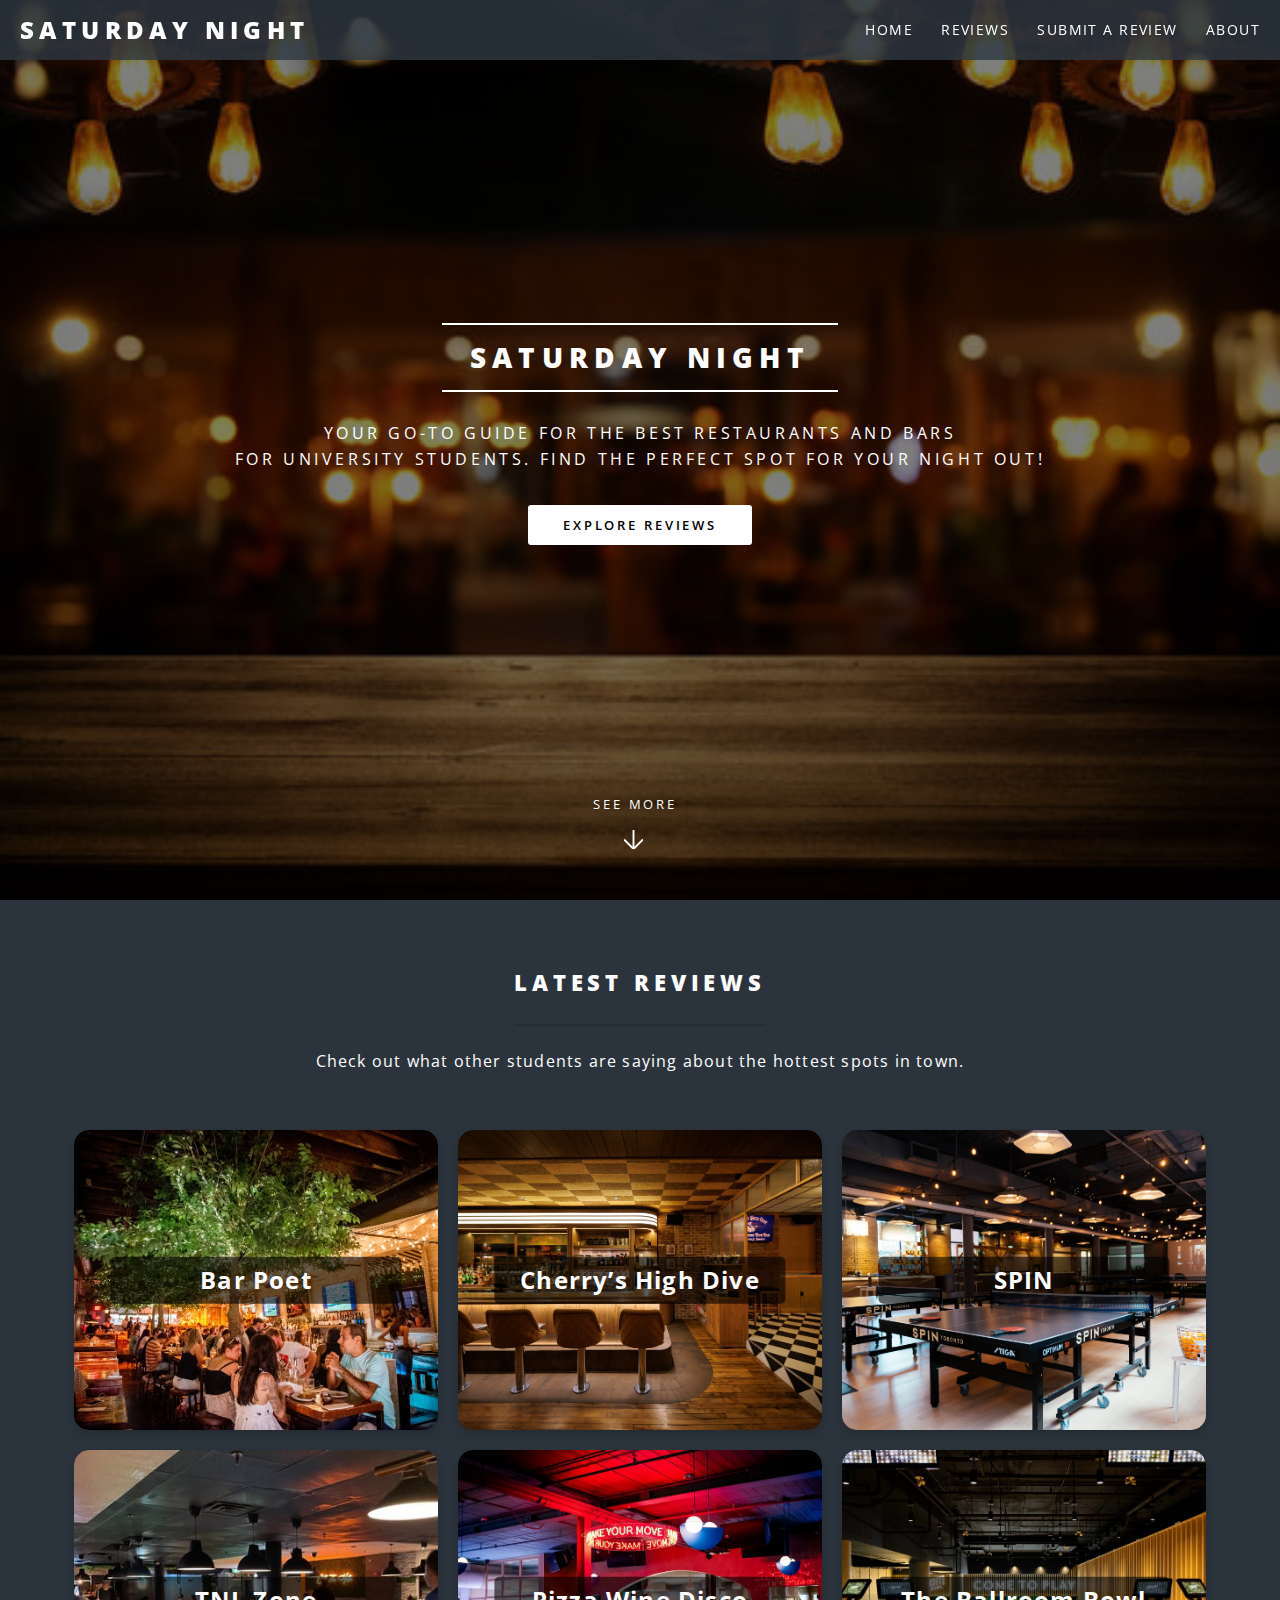
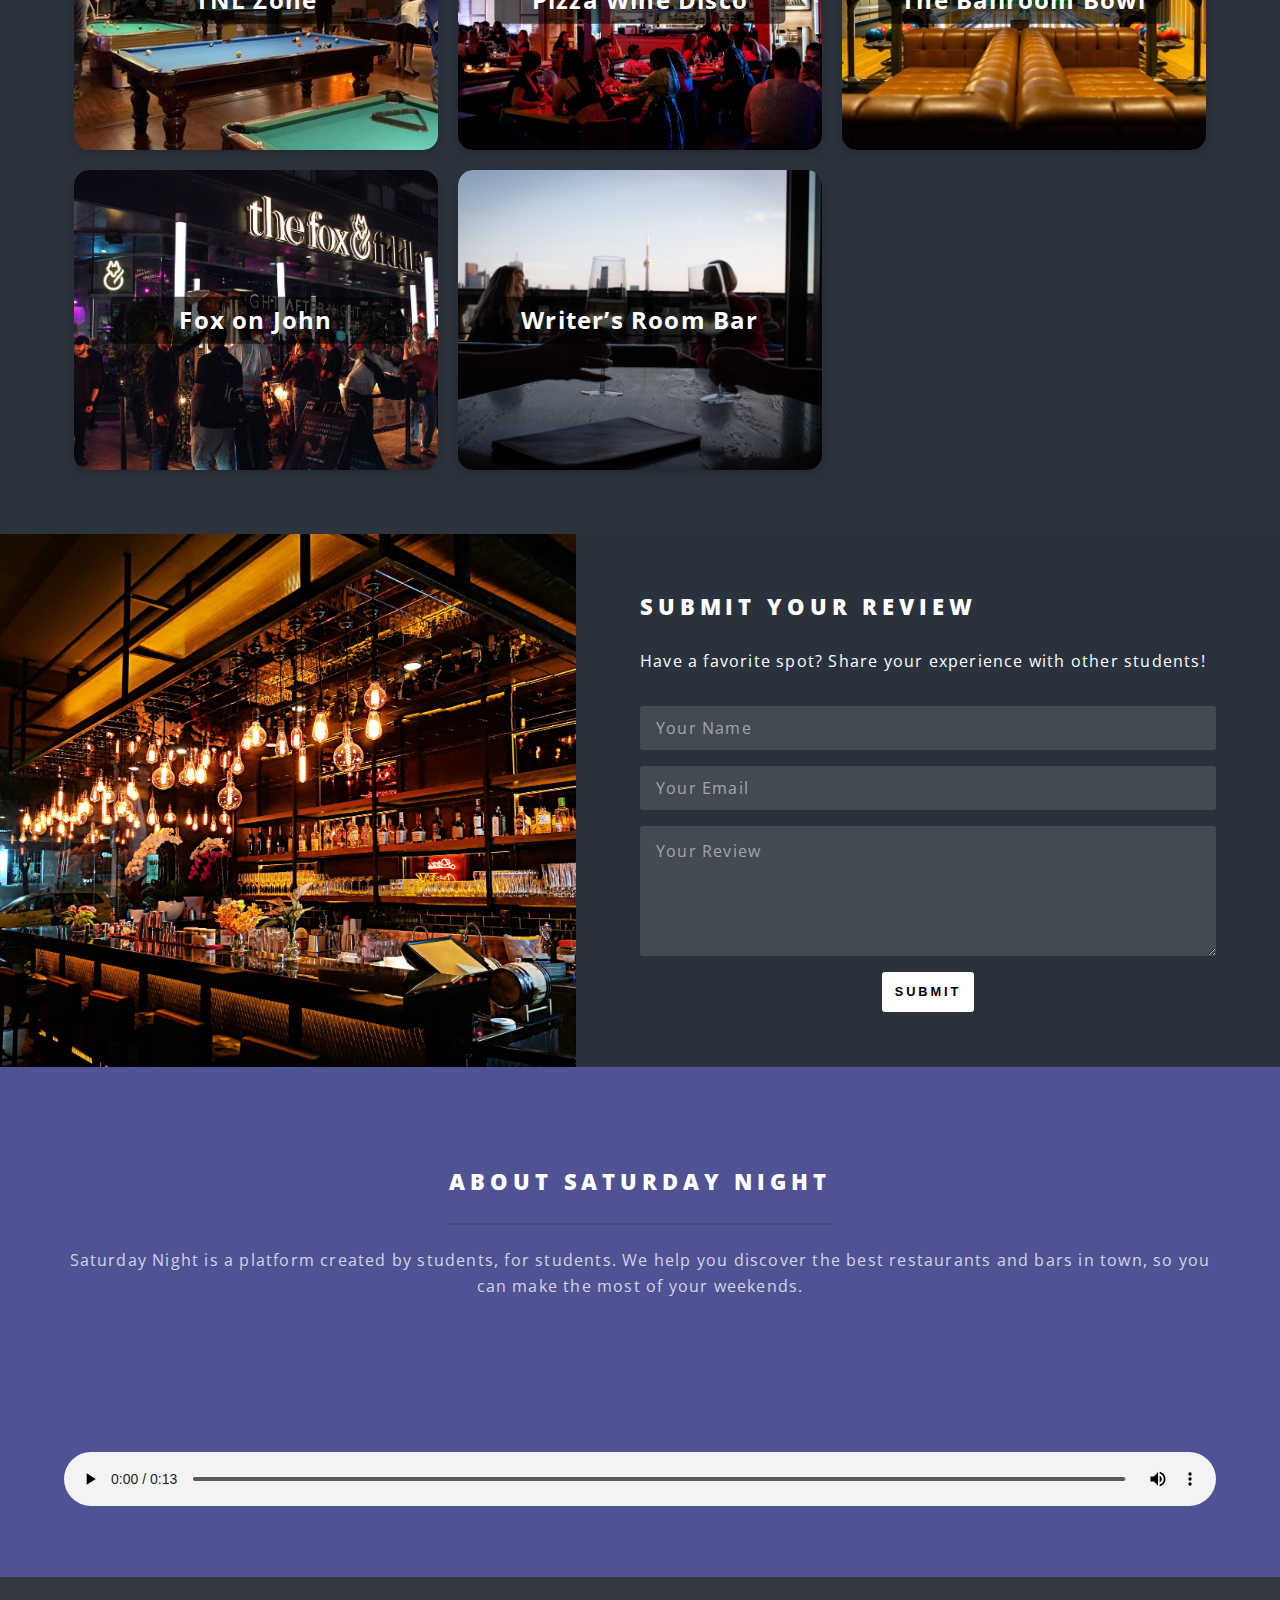
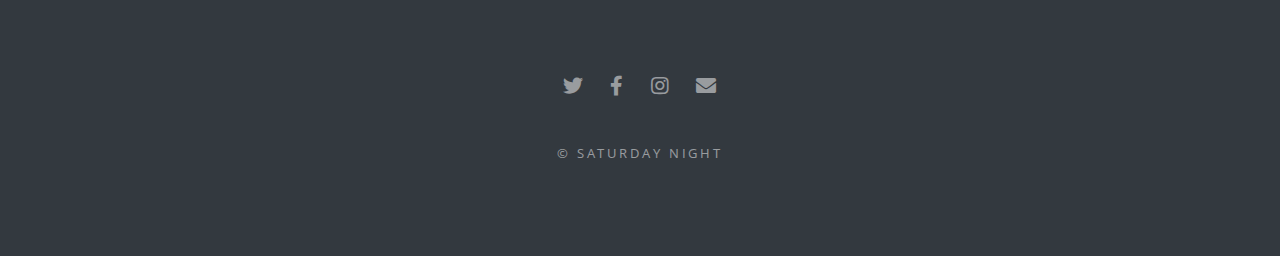
==== commit 94a7db99: "update" ====
--- a/index.html
+++ b/index.html
@@ -1,9 +1,5 @@
 <!DOCTYPE HTML>
-<!--
-	Spectral by HTML5 UP
-	html5up.net | @ajlkn
-	Free for personal and commercial use under the CCA 3.0 license (html5up.net/license)
--->
+
 <html>
 <head>
 	<title>Saturday Night - Restaurant & Bar Reviews</title>
@@ -22,17 +18,10 @@
 		<h1><a href="index.html">Saturday Night</a></h1>
 		<nav id="nav">
 			<ul>
-				<li class="special">
-					<a href="#menu" class="menuToggle"><span>Menu</span></a>
-					<div id="menu">
-						<ul>
-							<li><a href="index.html">Home</a></li>
-							<li><a href="#reviews">Reviews</a></li>
-							<li><a href="#submit-review">Submit a Review</a></li>
-							<li><a href="#about">About</a></li>
-						</ul>
-					</div>
-				</li>
+				<li><a href="#banner">Home</a></li>
+				<li><a href="#reviews">Reviews</a></li>
+				<li><a href="#submit-review">Submit a Review</a></li>
+				<li><a href="#about">About</a></li>
 			</ul>
 		</nav>
 	</header>
@@ -57,83 +46,102 @@
 				<h2>Latest Reviews</h2>
 				<p>Check out what other students are saying about the hottest spots in town.</p>
 			</header>
-			<div class="features">
+			<div class="reviews-grid">
 				<!-- Review 1: Bar Poet -->
-				<section class="review">
-					<div class="image-box">
-						<img src="assets/css/images/barpoet.jpg" alt="Bar Poet" class="bar-image">
-					</div>
-					<h3>Bar Poet</h3>
-					<p>Bar Poet offers a vibrant and inviting atmosphere, making it a top choice for a casual night out. The ambiance is warm and lively, complemented by delicious, well-crafted pizzas. With excellent service and a friendly environment, this spot stands out as a must-visit for great food and good vibes.</p>
-					<p><strong>Rating: 5/5</strong></p>
-				</section>
+				<div class="review-item">
+					<div class="review-image">
+						<img src="assets/css/images/barpoet.jpg" alt="Bar Poet">
+						<div class="review-name">Bar Poet</div>
+					</div>
+					<div class="review-dropdown">
+						<p>Bar Poet offers a vibrant and inviting atmosphere, making it a top choice for a casual night out. The ambiance is warm and lively, complemented by delicious, well-crafted pizzas. With excellent service and a friendly environment, this spot stands out as a must-visit for great food and good vibes.</p>
+						<p><strong>Rating: 5/5</strong></p>
+					</div>
+				</div>
+
 				<!-- Review 2: Cherry’s High Dive -->
-				<section class="review">
-					<div class="image-box">
-						<img src="assets/css/images/cherrys-high-dive.jpg" alt="Cherry’s High Dive" class="bar-image">
-					</div>
-					<h3>Cherry’s High Dive</h3>
-					<p>Cherry’s High Dive delivers a laid-back and energetic setting, perfect for a relaxed evening. The menu offers satisfying comfort food, ideal for curbing cravings, though not particularly adventurous. The bright and lively atmosphere makes it a fun and worthwhile destination for those looking for a casual but engaging night out.</p>
-					<p><strong>Rating: 4.5/5</strong></p>
-				</section>
+				<div class="review-item">
+					<div class="review-image">
+						<img src="assets/css/images/cherrys-high-dive.jpg" alt="Cherry’s High Dive">
+						<div class="review-name">Cherry’s High Dive</div>
+					</div>
+					<div class="review-dropdown">
+						<p>Cherry’s High Dive delivers a laid-back and energetic setting, perfect for a relaxed evening. The menu offers satisfying comfort food, ideal for curbing cravings, though not particularly adventurous. The bright and lively atmosphere makes it a fun and worthwhile destination for those looking for a casual but engaging night out.</p>
+						<p><strong>Rating: 4.5/5</strong></p>
+					</div>
+				</div>
+
 				<!-- Review 3: SPIN -->
-				<section class="review hidden">
-					<div class="image-box">
-						<img src="assets/css/images/spin.jpg" alt="SPIN" class="bar-image">
-					</div>
-					<h3>SPIN</h3>
-					<p>SPIN provides a unique twist on the traditional bar experience, offering an interactive and social atmosphere centered around ping pong. With a well-stocked bar and plenty of tables, it's a great place to enjoy drinks while engaging in a friendly game. Perfect for groups looking for a fun alternative to a standard night out.</p>
-					<p><strong>Rating: 4/5</strong></p>
-				</section>
+				<div class="review-item">
+					<div class="review-image">
+						<img src="assets/css/images/spin.jpg" alt="SPIN">
+						<div class="review-name">SPIN</div>
+					</div>
+					<div class="review-dropdown">
+						<p>SPIN provides a unique twist on the traditional bar experience, offering an interactive and social atmosphere centered around ping pong. With a well-stocked bar and plenty of tables, it's a great place to enjoy drinks while engaging in a friendly game. Perfect for groups looking for a fun alternative to a standard night out.</p>
+						<p><strong>Rating: 4/5</strong></p>
+					</div>
+				</div>
+
 				<!-- Review 4: TNL Zone -->
-				<section class="review hidden">
-					<div class="image-box">
-						<img src="assets/css/images/tnl-zone.jpg" alt="TNL Zone" class="bar-image">
-					</div>
-					<h3>TNL Zone</h3>
-					<p>TNL Zone is a dynamic entertainment venue that brings together a variety of activities, including pool and darts, in a lively and modern setting. The space is designed for socializing, with a vibrant atmosphere that enhances the overall experience. Whether for a casual hangout or a night of competitive fun, it’s an excellent choice in the city.</p>
-					<p><strong>Rating: 4.5/5</strong></p>
-				</section>
+				<div class="review-item">
+					<div class="review-image">
+						<img src="assets/css/images/tnl-zone.jpg" alt="TNL Zone">
+						<div class="review-name">TNL Zone</div>
+					</div>
+					<div class="review-dropdown">
+						<p>TNL Zone is a dynamic entertainment venue that brings together a variety of activities, including pool and darts, in a lively and modern setting. The space is designed for socializing, with a vibrant atmosphere that enhances the overall experience. Whether for a casual hangout or a night of competitive fun, it’s an excellent choice in the city.</p>
+						<p><strong>Rating: 4.5/5</strong></p>
+					</div>
+				</div>
+
 				<!-- Review 5: Pizza Wine Disco -->
-				<section class="review hidden">
-					<div class="image-box">
-						<img src="assets/css/images/pizza-wine-disco.jpg" alt="Pizza Wine Disco" class="bar-image">
-					</div>
-					<h3>Pizza Wine Disco</h3>
-					<p>Pizza Wine Disco blends great food with an energetic nightlife scene. The menu features standout pizzas, with the Margherita being a crowd favorite. As the night progresses, the space transforms into a club-like atmosphere, making it a popular destination for those looking to enjoy both dinner and a lively party scene in one place.</p>
-					<p><strong>Rating: 5/5</strong></p>
-				</section>
+				<div class="review-item">
+					<div class="review-image">
+						<img src="assets/css/images/pizza-wine-disco.jpg" alt="Pizza Wine Disco">
+						<div class="review-name">Pizza Wine Disco</div>
+					</div>
+					<div class="review-dropdown">
+						<p>Pizza Wine Disco blends great food with an energetic nightlife scene. The menu features standout pizzas, with the Margherita being a crowd favorite. As the night progresses, the space transforms into a club-like atmosphere, making it a popular destination for those looking to enjoy both dinner and a lively party scene in one place.</p>
+						<p><strong>Rating: 5/5</strong></p>
+					</div>
+				</div>
+
 				<!-- Review 6: The Ballroom Bowl -->
-				<section class="review hidden">
-					<div class="image-box">
-						<img src="assets/css/images/ballroom-bowl.jpg" alt="The Ballroom Bowl" class="bar-image">
-					</div>
-					<h3>The Ballroom Bowl</h3>
-					<p>The Ballroom Bowl offers a fun and social environment, combining bowling with a well-rounded bar and dining experience. While wait times for lanes can be longer on busy weekends, the lively atmosphere and quality service make it worth the visit. A great spot for groups looking to mix drinks, dining, and a bit of friendly competition.</p>
-					<p><strong>Rating: 4.5/5</strong></p>
-				</section>
+				<div class="review-item">
+					<div class="review-image">
+						<img src="assets/css/images/ballroom-bowl.jpg" alt="The Ballroom Bowl">
+						<div class="review-name">The Ballroom Bowl</div>
+					</div>
+					<div class="review-dropdown">
+						<p>The Ballroom Bowl offers a fun and social environment, combining bowling with a well-rounded bar and dining experience. While wait times for lanes can be longer on busy weekends, the lively atmosphere and quality service make it worth the visit. A great spot for groups looking to mix drinks, dining, and a bit of friendly competition.</p>
+						<p><strong>Rating: 4.5/5</strong></p>
+					</div>
+				</div>
+
 				<!-- Review 7: Fox on John -->
-				<section class="review hidden">
-					<div class="image-box">
-						<img src="assets/css/images/fox-on-john.jpg" alt="Fox on John" class="bar-image">
-					</div>
-					<h3>Fox on John</h3>
-					<p>Fox on John provides a cozy and inviting setting, perfect for casual dining or celebrations. The outdoor patio seating adds to its charm, and the menu offers good food at reasonable prices. With a $5 happy hour drink menu, it’s a great spot for after-work gatherings or weekend meetups.</p>
-					<p><strong>Rating: 4/5</strong></p>
-				</section>
+				<div class="review-item">
+					<div class="review-image">
+						<img src="assets/css/images/fox-on-john.jpg" alt="Fox on John">
+						<div class="review-name">Fox on John</div>
+					</div>
+					<div class="review-dropdown">
+						<p>Fox on John provides a cozy and inviting setting, perfect for casual dining or celebrations. The outdoor patio seating adds to its charm, and the menu offers good food at reasonable prices. With a $5 happy hour drink menu, it’s a great spot for after-work gatherings or weekend meetups.</p>
+						<p><strong>Rating: 4/5</strong></p>
+					</div>
+				</div>
+
 				<!-- Review 8: Writer’s Room Bar -->
-				<section class="review hidden">
-					<div class="image-box">
-						<img src="assets/css/images/writers-room-bar.jpg" alt="Writer’s Room Bar" class="bar-image">
-					</div>
-					<h3>Writer’s Room Bar</h3>
-					<p>Located high above the city, Writer’s Room Bar delivers a refined and upscale experience with breathtaking skyline views. The elegant setting is ideal for those looking to enjoy expertly crafted cocktails and quality dining. While on the pricier side, the stunning ambiance and sophisticated atmosphere make it a standout choice for a special night out.</p>
-					<p><strong>Rating: 4.5/5</strong></p>
-				</section>
-			</div>
-			<!-- Read More Button -->
-			<div class="read-more-container">
-				<button id="read-more-btn" class="button">Read More</button>
+				<div class="review-item">
+					<div class="review-image">
+						<img src="assets/css/images/writers-room-bar.jpg" alt="Writer’s Room Bar">
+						<div class="review-name">Writer’s Room Bar</div>
+					</div>
+					<div class="review-dropdown">
+						<p>Located high above the city, Writer’s Room Bar delivers a refined and upscale experience with breathtaking skyline views. The elegant setting is ideal for those looking to enjoy expertly crafted cocktails and quality dining. While on the pricier side, the stunning ambiance and sophisticated atmosphere make it a standout choice for a special night out.</p>
+						<p><strong>Rating: 4.5/5</strong></p>
+					</div>
+				</div>
 			</div>
 		</div>
 	</section>
--- a/assets/css/main.css
+++ b/assets/css/main.css
@@ -2300,6 +2300,74 @@
 
 		}
 
+
+/* Reviews Section */
+#reviews {
+	padding: 4em 0; /* Increase padding for the section */
+}
+
+.reviews-grid {
+	display: grid;
+	grid-template-columns: repeat(auto-fit, minmax(280px, 1fr)); /* Wider grid columns */
+	gap: 20px; /* Reduce spacing between items */
+	padding: 0 10px; /* Reduce side padding */
+	max-width: 1200px; /* Limit max width for better readability */
+	margin: 0 auto; /* Center the grid */
+}
+
+.review-item {
+	position: relative;
+	overflow: hidden;
+	border-radius: 15px; /* Rounded corners */
+	box-shadow: 0 4px 8px rgba(0, 0, 0, 0.2); /* Subtle shadow */
+	transition: transform 0.3s ease, box-shadow 0.3s ease;
+	cursor: pointer; /* Indicates the item is clickable */
+}
+
+.review-item:hover {
+	transform: scale(1.05); /* Slightly enlarge on hover */
+	box-shadow: 0 8px 16px rgba(0, 0, 0, 0.3); /* Enhanced shadow on hover */
+}
+
+.review-image {
+	position: relative;
+	height: 300px; /* Increase image height */
+	overflow: hidden;
+}
+
+.review-image img {
+	width: 100%;
+	height: 100%;
+	object-fit: cover; /* Ensure images cover the area */
+	border-radius: 15px 15px 0 0; /* Rounded corners for the top */
+}
+
+.review-name {
+	position: absolute;
+	top: 50%; /* Center vertically */
+	left: 50%; /* Center horizontally */
+	transform: translate(-50%, -50%); /* Adjust to center perfectly */
+	color: white;
+	font-size: 1.5em;
+	font-weight: bold;
+	text-align: center;
+	background: rgba(0, 0, 0, 0.6); /* Semi-transparent background */
+	padding: 10px 20px; /* Increase padding for better readability */
+	border-radius: 5px;
+	width: 80%; /* Optional: Limit width to prevent overflow */
+	box-sizing: border-box; /* Ensure padding is included in width */
+}
+
+.review-dropdown {
+	display: none; /* Hidden by default */
+	padding: 20px; /* Increase padding for dropdown */
+	background: rgba(0, 0, 0, 0.1); /* Slightly darker background */
+	border-radius: 0 0 15px 15px; /* Rounded corners for the bottom */
+}
+
+.review-item.active .review-dropdown {
+	display: block; /* Show dropdown when active */
+}
 /* Icons */
 
 	ul.icons {
@@ -2672,29 +2740,28 @@
 
 	.review-form input,
 	.review-form textarea,
-	.review-form button {
-		width: 100%; /* Ensures inputs take full width */
-		padding: 0.75rem; /* Adds padding inside inputs */
-		border: 1px solid #ccc; /* Adds a border for better visibility */
-		border-radius: 4px; /* Rounded corners */
-		font-size: 1rem; /* Consistent font size */
-	}
 
 	.review-form textarea {
 		resize: vertical; /* Allows vertical resizing of the textarea */
 	}
 
-	.review-form button {
-		background-color: #007bff; /* Primary button color */
-		color: #000000; /* Text color */
-		border: none; /* Remove default border */
-		cursor: pointer; /* Pointer cursor on hover */
-		transition: background-color 0.3s ease; /* Smooth hover effect */
-	}
-
-	.review-form button:hover {
-		background-color: #0056b3; /* Darker shade on hover */
-	}
+.review-form button {
+	background-color: #007bff;
+	color: #000000;
+	border: none;
+	cursor: pointer;
+	transition: background-color 0.3s ease;
+	padding: 0.5em 1em; /* Adjust padding to fit the text */
+	width: auto; /* Let the button size adjust to the content */
+	margin: 0 auto; /* Center the button */
+	display: inline-block; /* Ensure the button only takes up necessary space */
+	text-align: center; /* Center the text horizontally */
+	line-height: 1.5; /* Center the text vertically */
+}
+
+.review-form button:hover {
+	background-color: #0056b3;
+}
 /* Spotlight */
 
 	.spotlight {
@@ -3477,316 +3544,197 @@
 
 /* Header */
 
-	#header {
-		-moz-transition: background-color 0.2s ease;
-		-webkit-transition: background-color 0.2s ease;
-		-ms-transition: background-color 0.2s ease;
-		transition: background-color 0.2s ease;
-		background: #2e3842;
-		height: 3em;
-		left: 0;
-		line-height: 3em;
-		position: fixed;
-		top: 0;
-		width: 100%;
-		z-index: 10000;
-	}
-
-		#header h1 {
-			-moz-transition: opacity 0.2s ease;
-			-webkit-transition: opacity 0.2s ease;
-			-ms-transition: opacity 0.2s ease;
-			transition: opacity 0.2s ease;
-			height: inherit;
-			left: 1.25em;
-			line-height: inherit;
-			position: absolute;
-			top: 0;
-		}
-
-			#header h1 a {
-				border: 0;
-				display: block;
-				height: inherit;
-				line-height: inherit;
-			}
-
-				@media screen and (max-width: 736px) {
-
-					#header h1 a {
-						font-size: 0.8em;
-					}
-
-				}
-
-		#header nav {
-			height: inherit;
-			line-height: inherit;
-			position: absolute;
-			right: 0;
-			top: 0;
-		}
-
-			#header nav > ul {
-				list-style: none;
-				margin: 0;
-				padding: 0;
-				white-space: nowrap;
-			}
-
-				#header nav > ul > li {
-					display: inline-block;
-					padding: 0;
-				}
-
-					#header nav > ul > li > a {
-						border: 0;
-						color: #fff;
-						display: block;
-						font-size: 0.8em;
-						letter-spacing: 0.225em;
-						padding: 0 1.5em;
-						text-transform: uppercase;
-					}
-
-						#header nav > ul > li > a.menuToggle {
-							outline: 0;
-							position: relative;
-						}
-
-							#header nav > ul > li > a.menuToggle:after {
-								background-image: url("images/bars.svg");
-								background-position: right center;
-								background-repeat: no-repeat;
-								content: '';
-								display: inline-block;
-								height: 3.75em;
-								vertical-align: top;
-								width: 2em;
-							}
-
-							@media screen and (max-width: 736px) {
-
-								#header nav > ul > li > a.menuToggle {
-									padding: 0 1.5em;
-								}
-
-									#header nav > ul > li > a.menuToggle span {
-										display: none;
-									}
-
-							}
-
-						@media screen and (max-width: 736px) {
-
-							#header nav > ul > li > a {
-								padding: 0 0 0 1.5em;
-							}
-
-						}
-
-					#header nav > ul > li:first-child {
-						margin-left: 0;
-					}
-
-		#header.alt {
-			background: transparent;
-		}
-
-			#header.alt h1 {
-				pointer-events: none;
-				opacity: 0;
-			}
+#header {
+	display: flex;
+	justify-content: space-between;
+	align-items: center;
+	padding: 20px 20px;
+	background: rgba(46, 56, 66, 0.8);
+	height: 60px;
+	position: fixed;
+	width: 100%;
+	z-index: 10000;;
+}
+
+#header h1 {
+	margin: 0;
+	font-size: 1.5em;
+}
+
+#header h1 a {
+	text-decoration: none; /* Remove underline */
+	border-bottom: none; /* Ensure no border is applied */
+	color: inherit; /* Inherit the color from the parent */
+}
+
+#header h1 a:hover {
+	text-decoration: none; /* Remove underline on hover */
+	border-bottom: none; /* Ensure no border is applied on hover */
+}
+
+#header nav ul {
+	list-style: none;
+	margin: 0;
+	padding: 0;
+	display: flex;
+}
+
+#header nav ul li {
+	margin-left: 20px;
+}
+
+#header nav ul li a {
+	color: #fff;
+	text-decoration: none; /* Remove underline */
+	font-size: 0.9em;
+	letter-spacing: 0.1em;
+	text-transform: uppercase;
+	border-bottom: none; /* Ensure no border is applied */
+}
+
+#header nav ul li a:hover {
+	color: #ef5e4a; /* Change color on hover */
+	border-bottom: none; /* Ensure no border is applied on hover */
+}
 
 /* Banner */
 
+#banner {
+	display: flex;
+	flex-direction: column;
+	justify-content: center;
+	cursor: default;
+	height: 100vh;
+	min-height: 35em;
+	overflow: hidden;
+	position: relative;
+	text-align: center;
+}
+
+#banner h2 {
+	display: inline-block;
+	font-size: 1.75em;
+	opacity: 1;
+	padding: 0.35em 1em;
+	position: relative;
+	z-index: 1;
+}
+
+#banner h2:before,
+#banner h2:after {
+	background: #fff;
+	content: '';
+	display: block;
+	height: 2px;
+	position: absolute;
+	width: 100%;
+}
+
+#banner h2:before {
+	top: 0;
+	left: 0;
+}
+
+#banner h2:after {
+	bottom: 0;
+	right: 0;
+}
+
+#banner p {
+	letter-spacing: 0.225em;
+	text-transform: uppercase;
+}
+
+#banner p a {
+	color: inherit;
+}
+
+#banner .more {
+	border: none;
+	bottom: 0;
+	color: inherit;
+	font-size: 0.8em;
+	height: 8.5em;
+	left: 50%;
+	letter-spacing: 0.225em;
+	margin-left: -8.5em;
+	opacity: 1;
+	outline: 0;
+	padding-left: 0.225em;
+	position: absolute;
+	text-align: center;
+	text-transform: uppercase;
+	width: 16em;
+	z-index: 1;
+}
+
+#banner .more:after {
+	background-image: url("images/arrow.svg");
+	background-position: center;
+	background-repeat: no-repeat;
+	background-size: contain;
+	bottom: 4em;
+	content: '';
+	display: block;
+	height: 1.5em;
+	left: 50%;
+	margin: 0 0 0 -0.75em;
+	position: absolute;
+	width: 1.5em;
+}
+
+#banner:after {
+	pointer-events: none;
+	content: '';
+	background: #2e3842;
+	display: block;
+	width: 100%;
+	height: 100%;
+	position: absolute;
+	left: 0;
+	top: 0;
+	opacity: 0;
+}
+
+@media screen and (max-width: 736px) {
 	#banner {
-		display: -moz-flex;
-		display: -webkit-flex;
-		display: -ms-flex;
-		display: flex;
-		-moz-flex-direction: column;
-		-webkit-flex-direction: column;
-		-ms-flex-direction: column;
-		flex-direction: column;
-		-moz-justify-content: center;
-		-webkit-justify-content: center;
-		-ms-justify-content: center;
-		justify-content: center;
-		cursor: default;
-		height: 100vh;
-		min-height: 35em;
-		overflow: hidden;
-		position: relative;
-		text-align: center;
-	}
-
-		#banner h2 {
-			-moz-transform: scale(1);
-			-webkit-transform: scale(1);
-			-ms-transform: scale(1);
-			transform: scale(1);
-			-moz-transition: -moz-transform 0.5s ease, opacity 0.5s ease;
-			-webkit-transition: -webkit-transform 0.5s ease, opacity 0.5s ease;
-			-ms-transition: -ms-transform 0.5s ease, opacity 0.5s ease;
-			transition: transform 0.5s ease, opacity 0.5s ease;
-			display: inline-block;
-			font-size: 1.75em;
-			opacity: 1;
-			padding: 0.35em 1em;
-			position: relative;
-			z-index: 1;
-		}
-
-			#banner h2:before, #banner h2:after {
-				-moz-transition: width 0.85s ease;
-				-webkit-transition: width 0.85s ease;
-				-ms-transition: width 0.85s ease;
-				transition: width 0.85s ease;
-				-moz-transition-delay: 0.25s;
-				-webkit-transition-delay: 0.25s;
-				-ms-transition-delay: 0.25s;
-				transition-delay: 0.25s;
-				background: #fff;
-				content: '';
-				display: block;
-				height: 2px;
-				position: absolute;
-				width: 100%;
-			}
-
-			#banner h2:before {
-				top: 0;
-				left: 0;
-			}
-
-			#banner h2:after {
-				bottom: 0;
-				right: 0;
-			}
-
-		#banner p {
-			letter-spacing: 0.225em;
-			text-transform: uppercase;
-		}
-
-			#banner p a {
-				color: inherit;
-			}
-
-		#banner .more {
-			-moz-transition: -moz-transform 0.75s ease, opacity 0.75s ease;
-			-webkit-transition: -webkit-transform 0.75s ease, opacity 0.75s ease;
-			-ms-transition: -ms-transform 0.75s ease, opacity 0.75s ease;
-			transition: transform 0.75s ease, opacity 0.75s ease;
-			-moz-transition-delay: 3.5s;
-			-webkit-transition-delay: 3.5s;
-			-ms-transition-delay: 3.5s;
-			transition-delay: 3.5s;
-			-moz-transform: translateY(0);
-			-webkit-transform: translateY(0);
-			-ms-transform: translateY(0);
-			transform: translateY(0);
-			border: none;
-			bottom: 0;
-			color: inherit;
-			font-size: 0.8em;
-			height: 8.5em;
-			left: 50%;
-			letter-spacing: 0.225em;
-			margin-left: -8.5em;
-			opacity: 1;
-			outline: 0;
-			padding-left: 0.225em;
-			position: absolute;
-			text-align: center;
-			text-transform: uppercase;
-			width: 16em;
-			z-index: 1;
-		}
-
-			#banner .more:after {
-				background-image: url("images/arrow.svg");
-				background-position: center;
-				background-repeat: no-repeat;
-				background-size: contain;
-				bottom: 4em;
-				content: '';
-				display: block;
-				height: 1.5em;
-				left: 50%;
-				margin: 0 0 0 -0.75em;
-				position: absolute;
-				width: 1.5em;
-			}
-
-		#banner:after {
-			pointer-events: none;
-			-moz-transition: opacity 3s ease-in-out;
-			-webkit-transition: opacity 3s ease-in-out;
-			-ms-transition: opacity 3s ease-in-out;
-			transition: opacity 3s ease-in-out;
-			-moz-transition-delay: 1.25s;
-			-webkit-transition-delay: 1.25s;
-			-ms-transition-delay: 1.25s;
-			transition-delay: 1.25s;
-			content: '';
-			background: #2e3842;
-			display: block;
-			width: 100%;
-			height: 100%;
-			position: absolute;
-			left: 0;
-			top: 0;
-			opacity: 0;
-		}
-
-		@media screen and (max-width: 736px) {
-
-			#banner {
-				padding: 7em 3em 5em 3em ;
-				height: auto;
-				min-height: 0;
-			}
-
-				#banner h2 {
-					font-size: 1.25em;
-				}
-
-				#banner br {
-					display: none;
-				}
-
-				#banner .more {
-					display: none;
-				}
-
-		}
-
-	body.is-preload #banner h2 {
-		-moz-transform: scale(0.95);
-		-webkit-transform: scale(0.95);
-		-ms-transform: scale(0.95);
-		transform: scale(0.95);
-		opacity: 0;
-	}
-
-		body.is-preload #banner h2:before, body.is-preload #banner h2:after {
-			width: 0;
-		}
-
-	body.is-preload #banner .more {
-		-moz-transform: translateY(8.5em);
-		-webkit-transform: translateY(8.5em);
-		-ms-transform: translateY(8.5em);
-		transform: translateY(8.5em);
-		opacity: 0;
-	}
-
-	body.is-preload #banner:after {
-		opacity: 1;
-	}
-
+		padding: 7em 3em 5em 3em;
+		height: auto;
+		min-height: 0;
+	}
+
+	#banner h2 {
+		font-size: 1.25em;
+	}
+
+	#banner br {
+		display: none;
+	}
+
+	#banner .more {
+		display: none;
+	}
+}
+
+/* Remove preload animations */
+body.is-preload #banner h2 {
+	transform: scale(1);
+	opacity: 1;
+}
+
+body.is-preload #banner h2:before,
+body.is-preload #banner h2:after {
+	width: 100%;
+}
+
+body.is-preload #banner .more {
+	transform: translateY(0);
+	opacity: 1;
+}
+
+body.is-preload #banner:after {
+	opacity: 0;
+}
 /* CTA */
 
 	#cta .inner {
